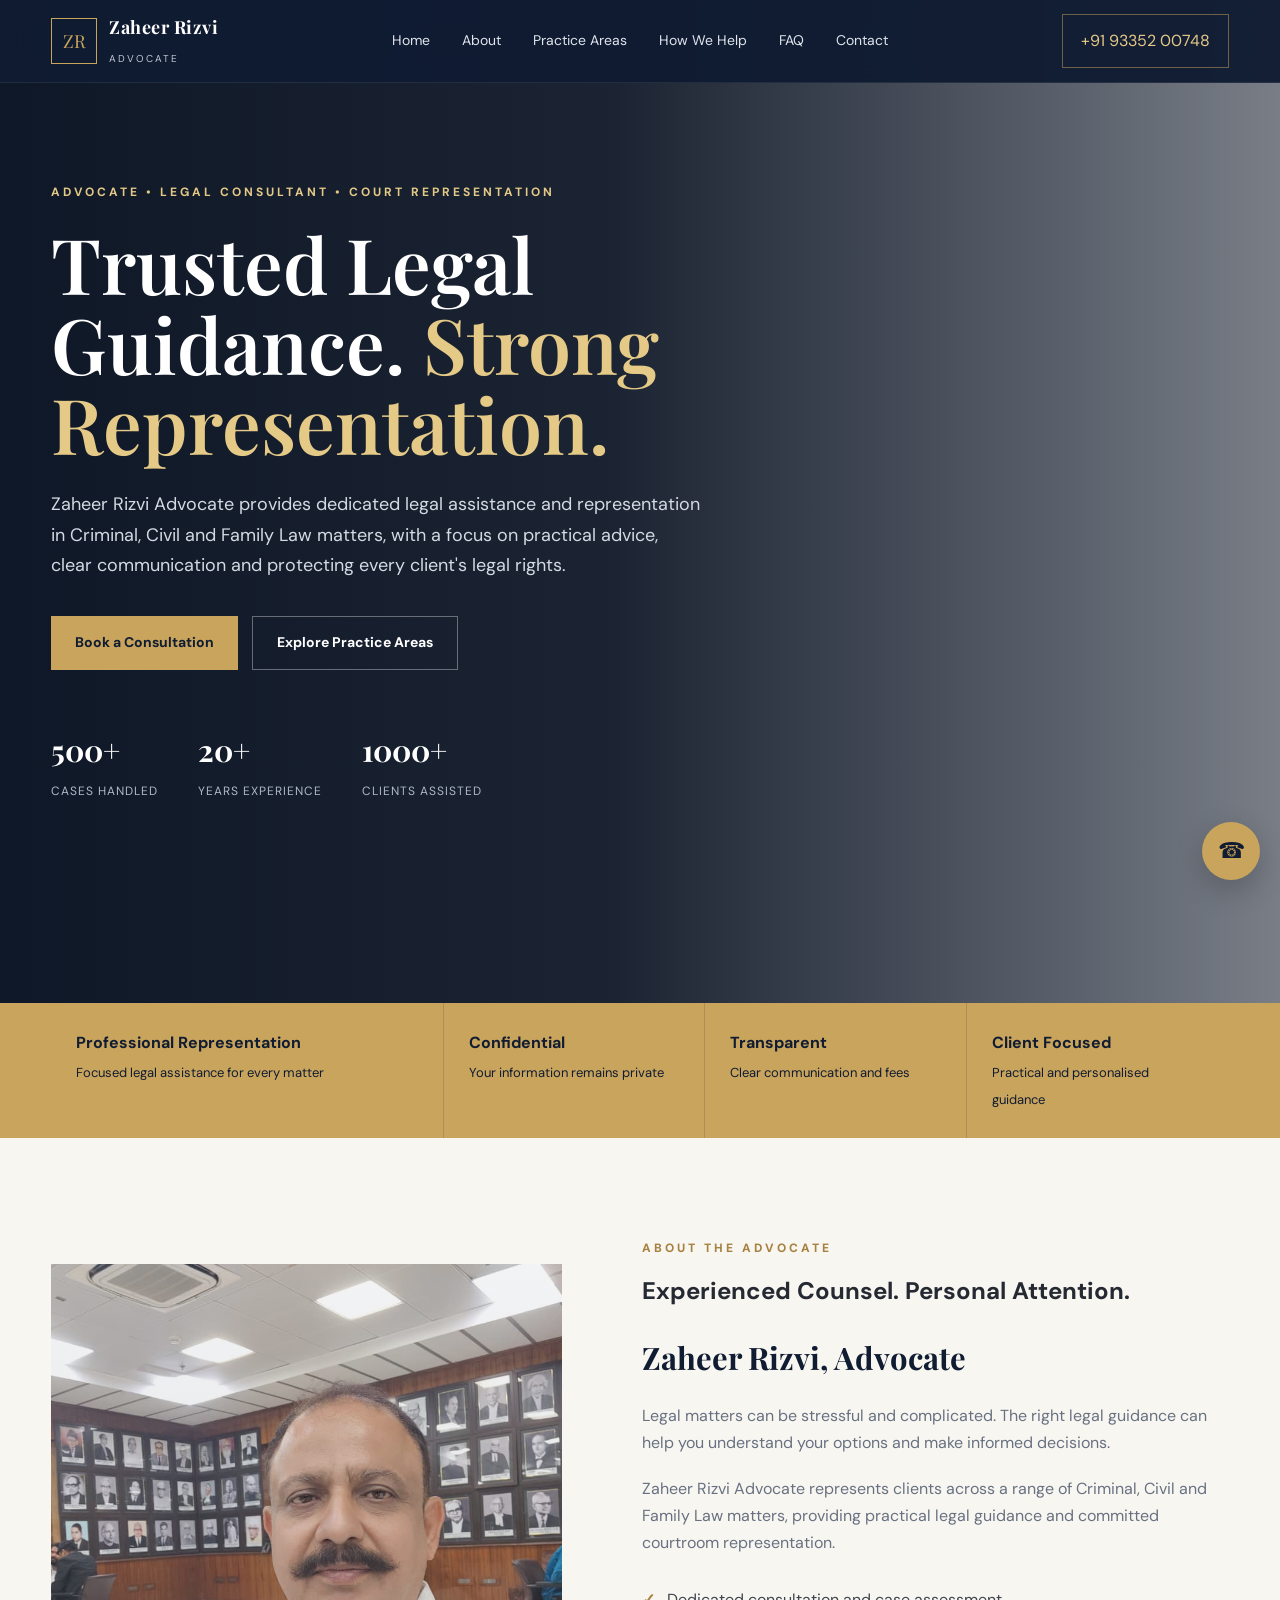
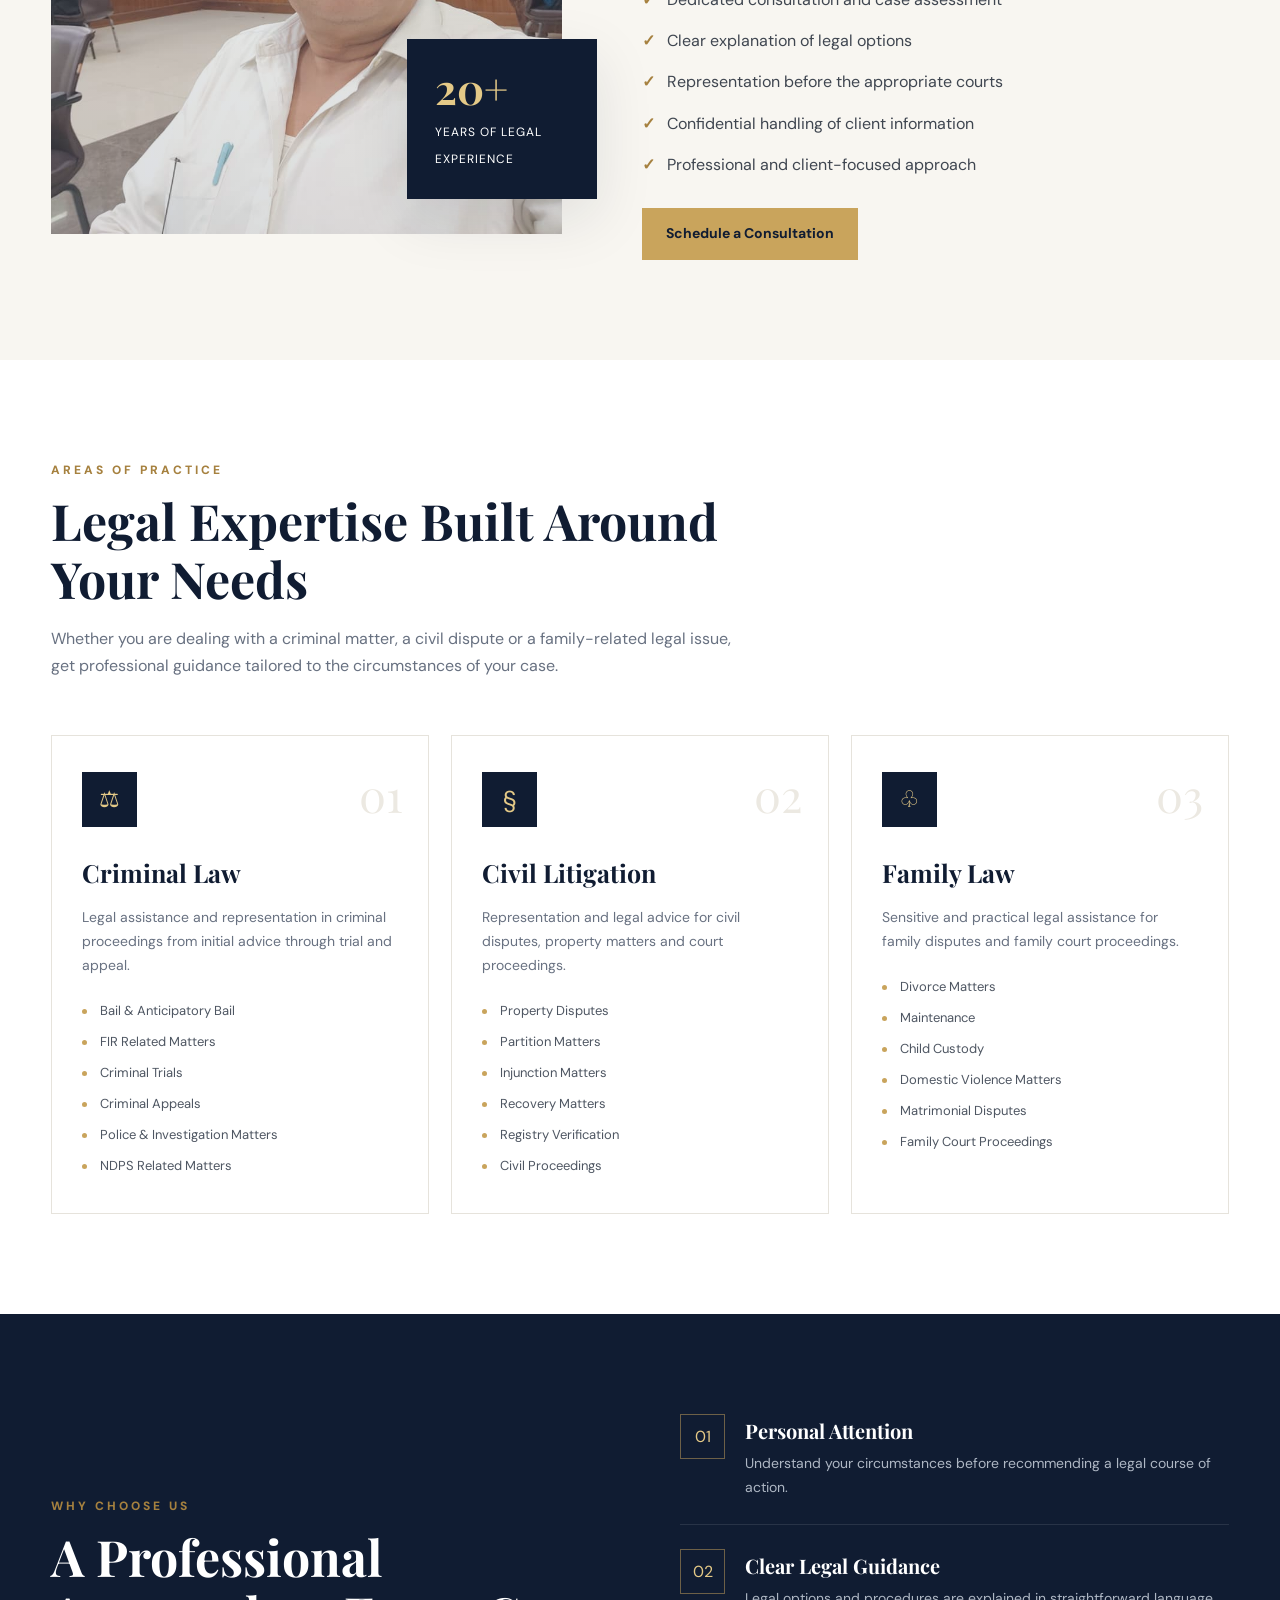
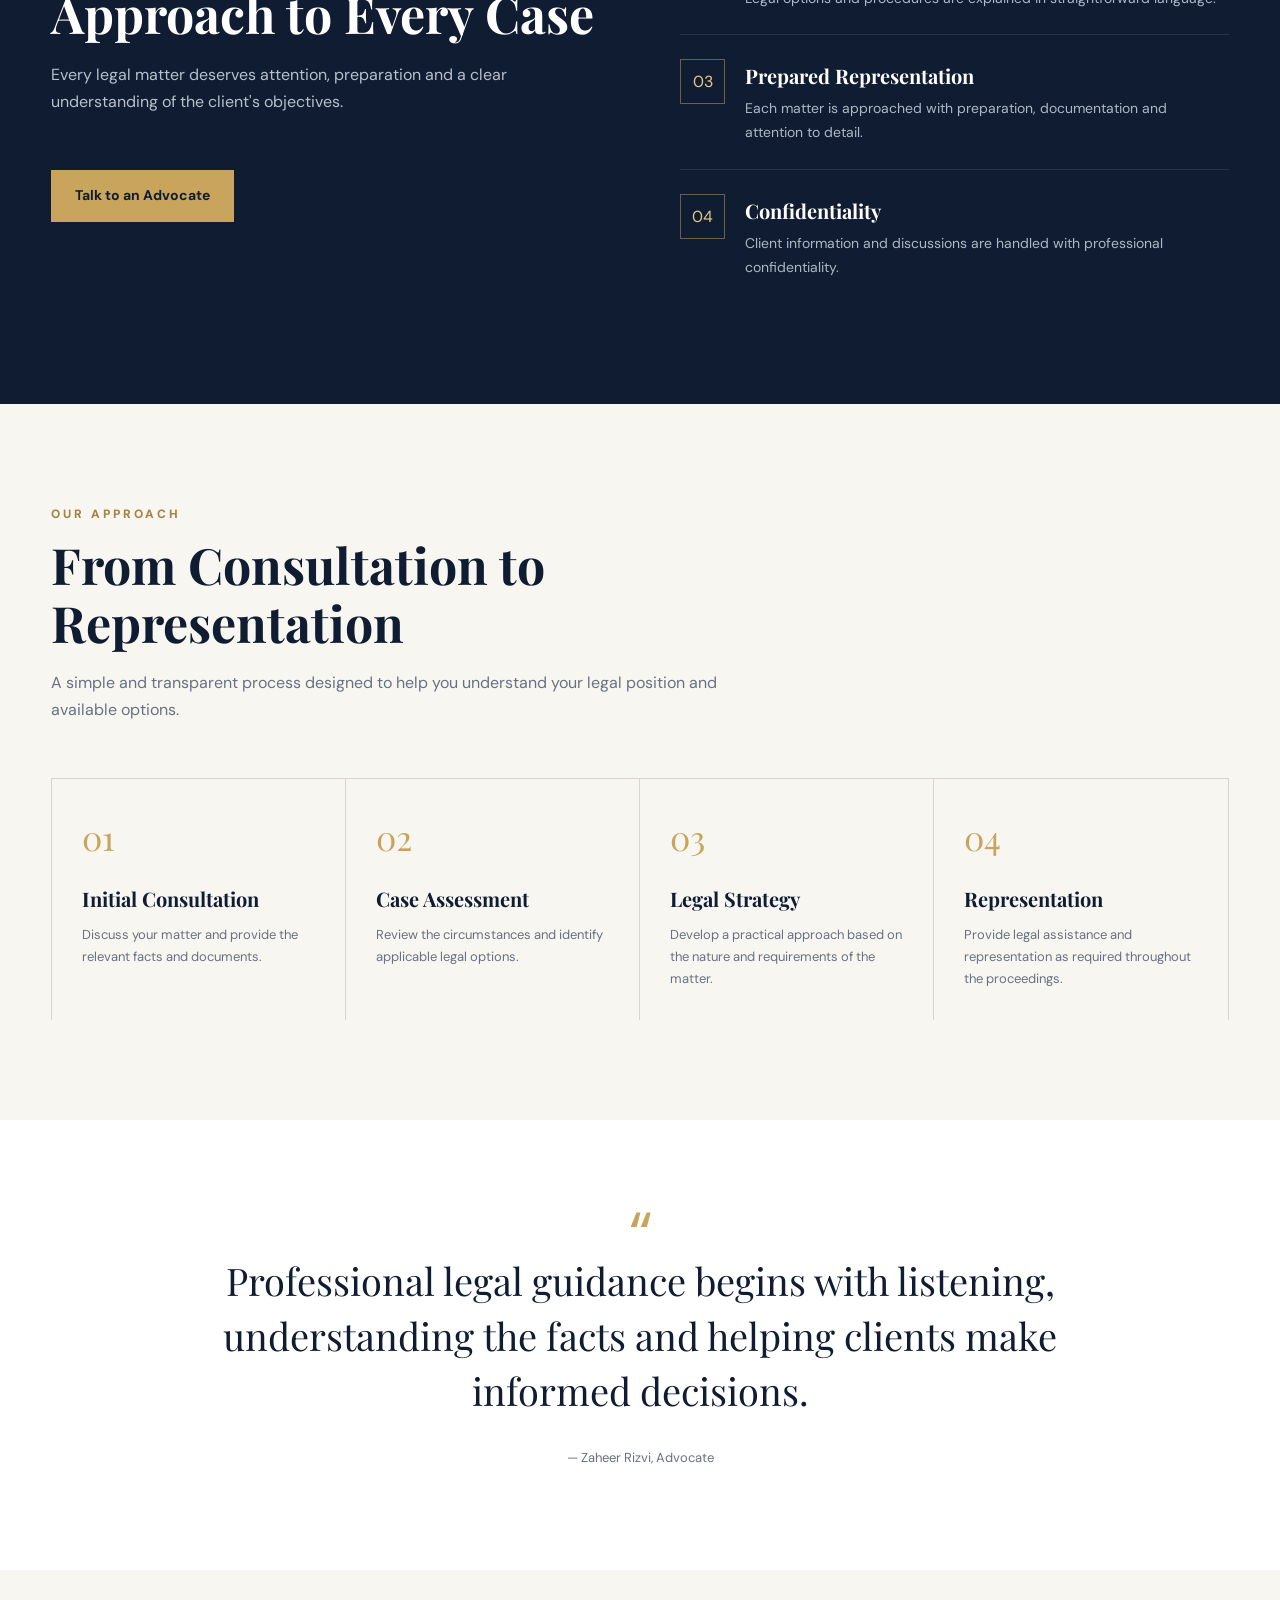
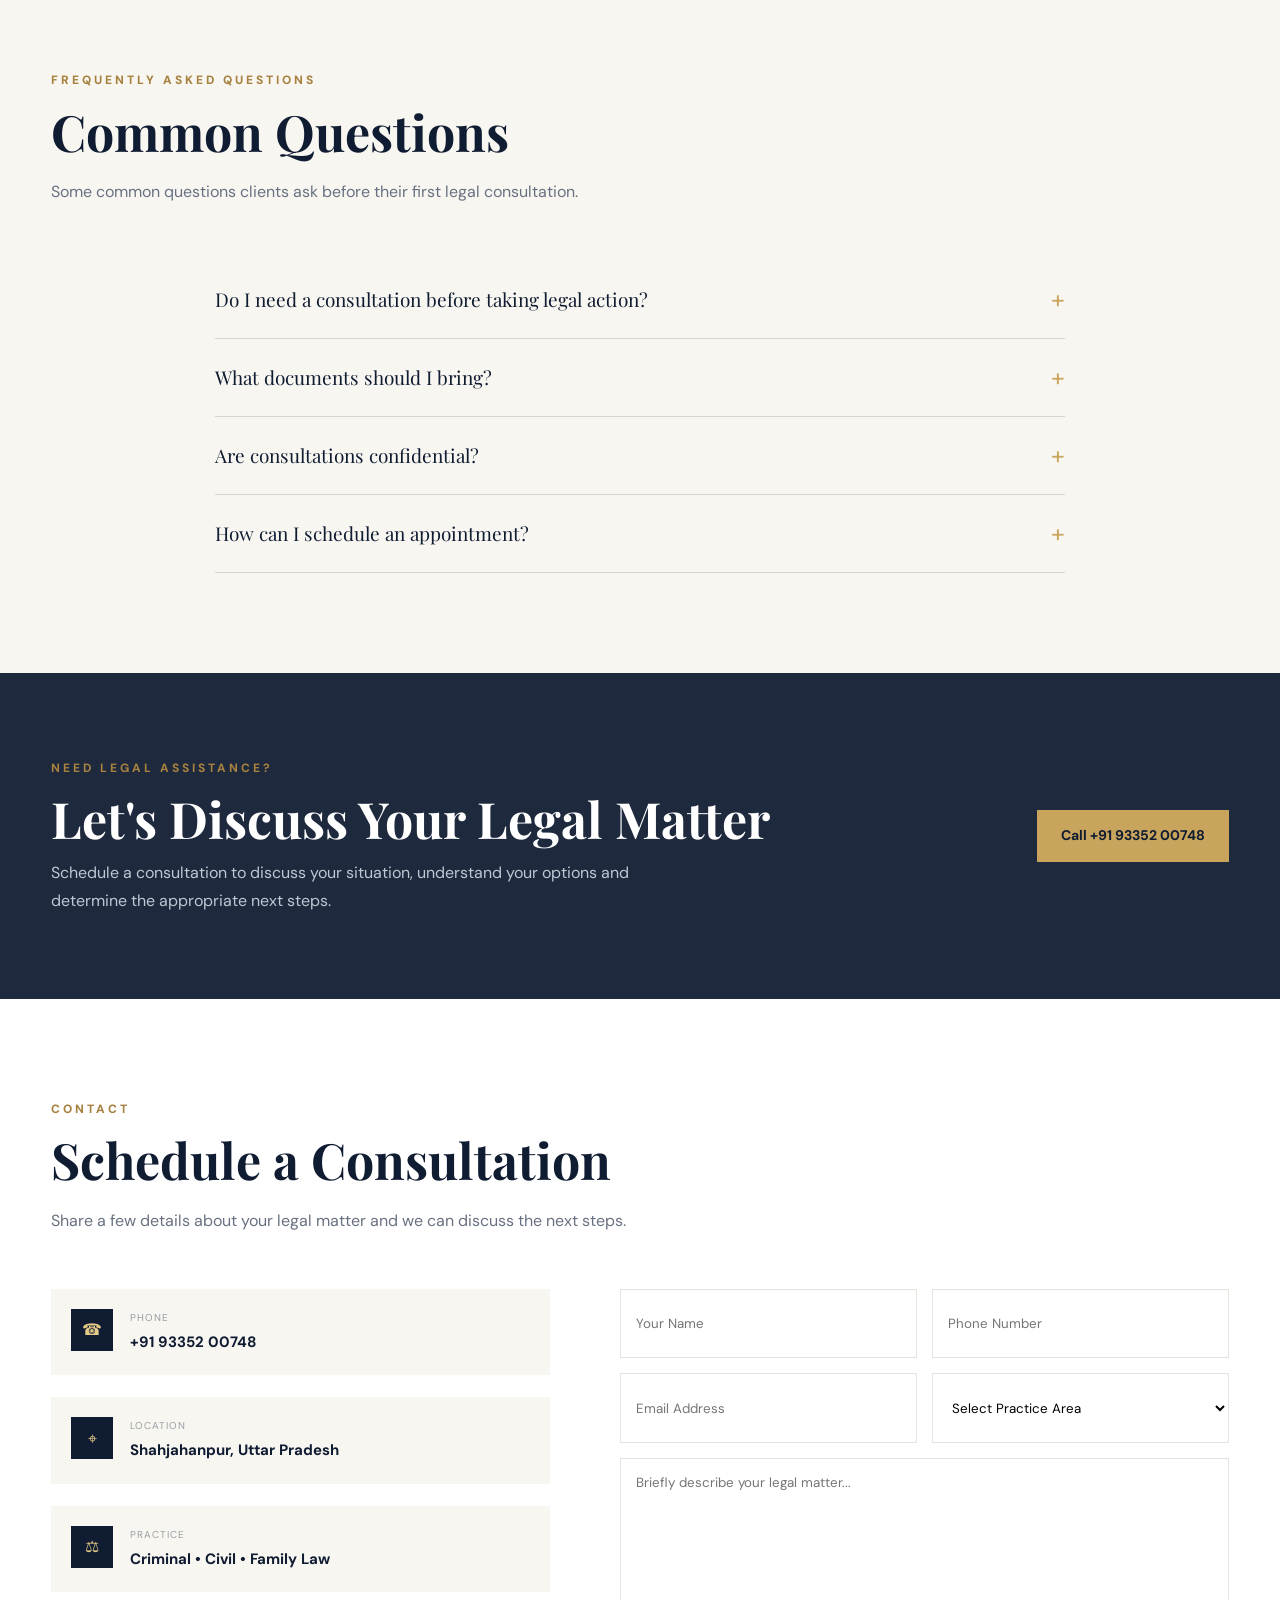
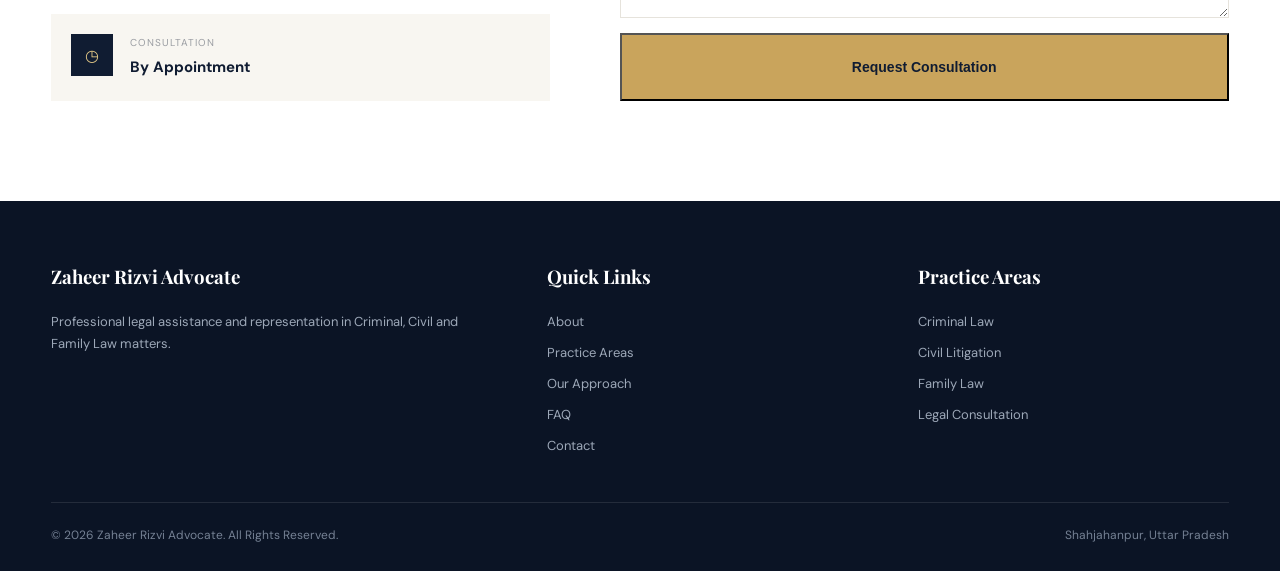
==== index.html @ 68e5d7a9 "Update index.html image" ====
<!DOCTYPE html>
<html lang="en">
<head>
<meta charset="UTF-8">
<meta name="viewport" content="width=device-width, initial-scale=1.0">

<title>Zaheer Rizvi | Advocate | Criminal, Civil & Family Law</title>

<meta name="description" content="Zaheer Rizvi Advocate provides legal representation and consultation in Criminal Law, Civil Litigation and Family Law matters.">

<link rel="preconnect" href="https://fonts.googleapis.com">
<link rel="preconnect" href="https://fonts.gstatic.com" crossorigin>

<link href="https://fonts.googleapis.com/css2?family=DM+Sans:wght@400;500;600;700&family=Playfair+Display:wght@500;600;700&display=swap" rel="stylesheet">

<style>

:root{
    --navy:#101c32;
    --navy2:#172642;
    --gold:#c9a45c;
    --gold-light:#e4c987;
    --cream:#f8f6f1;
    --white:#ffffff;
    --text:#252a32;
    --muted:#687181;
    --border:#e6e3dc;
    --shadow:0 20px 60px rgba(16,28,50,.10);
}

*{
    margin:0;
    padding:0;
    box-sizing:border-box;
}

html{
    scroll-behavior:smooth;
}

body{
    font-family:"DM Sans",sans-serif;
    color:var(--text);
    background:#fff;
    line-height:1.7;
}

a{
    text-decoration:none;
    color:inherit;
}

img{
    max-width:100%;
    display:block;
}

.container{
    width:min(1180px,92%);
    margin:auto;
}

/* =========================
   HEADER
========================= */

.header{
    position:fixed;
    top:0;
    left:0;
    width:100%;
    z-index:1000;
    background:rgba(16,28,50,.96);
    backdrop-filter:blur(12px);
    border-bottom:1px solid rgba(255,255,255,.08);
}

.nav{
    height:82px;
    display:flex;
    align-items:center;
    justify-content:space-between;
}

.logo{
    display:flex;
    align-items:center;
    gap:12px;
    color:#fff;
}

.logo-mark{
    width:46px;
    height:46px;
    border:1px solid var(--gold);
    display:flex;
    align-items:center;
    justify-content:center;
    font-family:"Playfair Display",serif;
    font-size:18px;
    color:var(--gold);
}

.logo-text strong{
    display:block;
    font-family:"Playfair Display",serif;
    font-size:18px;
    letter-spacing:.5px;
}
.logo-text span{
    font-size:10px;
    color:#bfc7d3;
    letter-spacing:2px;
}

.nav-links{
    display:flex;
    align-items:center;
    gap:32px;
    color:#dfe4ec;
    font-size:14px;
}

.nav-links a{
    transition:.25s;
}

.nav-links a:hover{
    color:var(--gold-light);
}

.nav-phone{
    padding:12px 18px;
    border:1px solid rgba(201,164,92,.5);
    color:var(--gold-light);
}

.menu{
    display:none;
    color:#fff;
    font-size:28px;
    cursor:pointer;
}

/* =========================
   HERO
========================= */

.hero{
    min-height: 760px;
    padding-top: 82px;
    background: linear-gradient(90deg, rgba(10, 19, 35, .98) 0%, rgba(10, 19, 35, .93) 48%, rgba(10, 19, 35, .55) 100%), url(https://images.unsplash.com/photo-1589829545856-d10d557cf95f?auto=format&fit=crop&w=1800&q=85) center / cover;
    display: flex;
    align-items: center;
}

.hero-content{
    max-width:760px;
    padding:100px 0;
    color:#fff;
}

.eyebrow{
    color:var(--gold-light);
    text-transform:uppercase;
    letter-spacing:3px;
    font-size:12px;
    font-weight:700;
    margin-bottom:22px;
}

.hero h1{
    font-family:"Playfair Display",serif;
    font-size:clamp(48px,6vw,78px);
    line-height:1.04;
    font-weight:600;
    margin-bottom:25px;
}

.hero h1 span{
    color:var(--gold-light);
}

.hero p{
    max-width:650px;
    font-size:18px;
    color:#d4dae3;
    margin-bottom:35px;
}

.buttons{
    display:flex;
    gap:14px;
    flex-wrap:wrap;
}

.btn{
    display:inline-flex;
    align-items:center;
    justify-content:center;
    padding:14px 24px;
    font-size:14px;
    font-weight:700;
    transition:.25s;
}

.btn-primary{
    background:var(--gold);
    color:#101c32;
}

.btn-primary:hover{
    background:var(--gold-light);
    transform:translateY(-2px);
}

.btn-outline{
    border:1px solid rgba(255,255,255,.35);
    color:#fff;
}

.btn-outline:hover{
    border-color:var(--gold);
    color:var(--gold-light);
}

.hero-trust{
    margin-top:55px;
    display:flex;
    gap:40px;
    flex-wrap:wrap;
}

.trust-item strong{
    display:block;
    font-family:"Playfair Display",serif;
    font-size:30px;
    color:#fff;
}

.trust-item span{
    font-size:12px;
    color:#aeb8c7;
    text-transform:uppercase;
    letter-spacing:1px;
}

/* =========================
   INTRO STRIP
========================= */

.intro-strip{
    background:var(--gold);
    color:var(--navy);
}

.intro-grid{
    display:grid;
    grid-template-columns:1.5fr 1fr 1fr 1fr;
}

.intro-item{
    padding:26px 25px;
    border-right:1px solid rgba(16,28,50,.15);
}

.intro-item:last-child{
    border:none;
}

.intro-item strong{
    display:block;
    font-size:16px;
    margin-bottom:2px;
}

.intro-item span{
    font-size:13px;
}

/* =========================
   SECTION
========================= */

section{
    padding:100px 0;
}

.section-head{
    max-width:700px;
    margin-bottom:55px;
}

.section-label{
    color:#a6813f;
    font-size:12px;
    font-weight:800;
    letter-spacing:3px;
    text-transform:uppercase;
    margin-bottom:12px;
}

.section-head h2{
    font-family:"Playfair Display",serif;
    color:var(--navy);
    font-size:clamp(35px,4vw,50px);
    line-height:1.15;
    margin-bottom:18px;
}

.section-head p{
    color:var(--muted);
}

/* =========================
   ABOUT
========================= */

.about{
    background:var(--cream);
}

.about-grid{
    display:grid;
    grid-template-columns:1fr 1.15fr;
    gap:80px;
    align-items:center;
}

.about-image{
    position:relative;
}

.about-image-main{
    min-height:570px;
    background:
        linear-gradient(rgba(16,28,50,.05),rgba(16,28,50,.15)),
        url("photo_1.jpeg")
        center/cover;
}

.experience-card{
    position:absolute;
    right:-35px;
    bottom:35px;
    background:var(--navy);
    color:#fff;
    padding:28px;
    width:190px;
    box-shadow:var(--shadow);
}

.experience-card strong{
    display:block;
    font-family:"Playfair Display",serif;
    color:var(--gold-light);
    font-size:42px;
    line-height:1;
    margin-bottom:8px;
}

.experience-card span{
    font-size:12px;
    text-transform:uppercase;
    letter-spacing:1px;
}

.about-content h3{
    font-family:"Playfair Display",serif;
    color:var(--navy);
    font-size:31px;
    margin-bottom:18px;
}

.about-content p{
    color:var(--muted);
    margin-bottom:18px;
}

.about-list{
    margin:30px 0;
    display:grid;
    gap:14px;
}

.about-list li{
    list-style:none;
    display:flex;
    gap:12px;
    color:#3f4650;
}

.about-list li::before{
    content:"✓";
    color:#a6813f;
    font-weight:bold;
}

/* =========================
   PRACTICE
========================= */

.practice{
    background:#fff;
}

.practice-grid{
    display:grid;
    grid-template-columns:repeat(3,1fr);
    gap:22px;
}

.practice-card{
    border:1px solid var(--border);
    padding:36px 30px;
    position:relative;
    transition:.3s;
    background:#fff;
}

.practice-card:hover{
    transform:translateY(-7px);
    box-shadow:var(--shadow);
    border-color:#d7c39b;
}

.practice-number{
    position:absolute;
    right:25px;
    top:20px;
    color:#ece9e2;
    font-size:45px;
    font-family:"Playfair Display",serif;
}

.practice-icon{
    width:55px;
    height:55px;
    background:var(--navy);
    color:var(--gold-light);
    display:flex;
    align-items:center;
    justify-content:center;
    font-size:23px;
    margin-bottom:25px;
}

.practice-card h3{
    font-family:"Playfair Display",serif;
    font-size:25px;
    color:var(--navy);
    margin-bottom:12px;
}

.practice-card p{
    color:var(--muted);
    font-size:14px;
    margin-bottom:22px;
}

.practice-card ul{
    list-style:none;
    display:grid;
    gap:9px;
}

.practice-card li{
    font-size:13px;
    color:#4e5662;
    padding-left:18px;
    position:relative;
}

.practice-card li::before{
    content:"";
    width:5px;
    height:5px;
    border-radius:50%;
    background:var(--gold);
    position:absolute;
    left:0;
    top:9px;
}

/* =========================
   WHY US
========================= */

.why{
    background:var(--navy);
    color:#fff;
}

.why-grid{
    display:grid;
    grid-template-columns:1fr 1fr;
    gap:80px;
    align-items:center;
}

.why .section-head h2{
    color:#fff;
}

.why .section-head p{
    color:#b8c0cc;
}

.reasons{
    display:grid;
    gap:24px;
}

.reason{
    display:flex;
    gap:20px;
    padding-bottom:24px;
    border-bottom:1px solid rgba(255,255,255,.1);
}

.reason:last-child{
    border-bottom:none;
}

.reason-icon{
    width:45px;
    height:45px;
    flex:0 0 45px;
    border:1px solid rgba(201,164,92,.5);
    color:var(--gold-light);
    display:flex;
    align-items:center;
    justify-content:center;
}

.reason h4{
    font-family:"Playfair Display",serif;
    font-size:20px;
    margin-bottom:4px;
}

.reason p{
    color:#aeb7c4;
    font-size:14px;
}

/* =========================
   PROCESS
========================= */

.process{
    background:var(--cream);
}

.process-grid{
    display:grid;
    grid-template-columns:repeat(4,1fr);
    gap:0;
}

.process-item{
    padding:30px;
    border-top:1px solid #d9d5cc;
    border-right:1px solid #d9d5cc;
}

.process-item:first-child{
    border-left:1px solid #d9d5cc;
}

.process-number{
    font-family:"Playfair Display",serif;
    color:var(--gold);
    font-size:34px;
    margin-bottom:15px;
}

.process-item h3{
    font-family:"Playfair Display",serif;
    color:var(--navy);
    font-size:20px;
    margin-bottom:8px;
}

.process-item p{
    font-size:13px;
    color:var(--muted);
}

/* =========================
   TESTIMONIAL
========================= */

.testimonial{
    background:#fff;
}

.testimonial-box{
    max-width:900px;
    margin:auto;
    text-align:center;
}

.quote{
    font-family:"Playfair Display",serif;
    font-size:clamp(25px,3vw,38px);
    line-height:1.45;
    color:var(--navy);
    margin-bottom:25px;
}

.quote-mark{
    color:var(--gold);
    font-size:65px;
    line-height:.5;
}

.testimonial-box span{
    color:var(--muted);
    font-size:13px;
}

/* =========================
   FAQ
========================= */

.faq{
    background:var(--cream);
}

.faq-grid{
    max-width:850px;
    margin:auto;
}

.faq-item{
    border-bottom:1px solid #d9d5cc;
}

.faq-question{
    width:100%;
    background:none;
    border:none;
    padding:22px 0;
    text-align:left;
    font-family:"Playfair Display",serif;
    font-size:19px;
    color:var(--navy);
    cursor:pointer;
    display:flex;
    justify-content:space-between;
    align-items:center;
}

.faq-question span{
    font-family:"DM Sans",sans-serif;
    font-size:25px;
    color:var(--gold);
}

.faq-answer{
    max-height:0;
    overflow:hidden;
    transition:.3s;
}

.faq-answer p{
    padding:0 0 22px;
    color:var(--muted);
    font-size:14px;
}

.faq-item.active .faq-answer{
    max-height:200px;
}

/* =========================
   CTA
========================= */

.cta{
    padding:85px 0;
    background:
        linear-gradient(rgba(16,28,50,.94),rgba(16,28,50,.94)),
        url("https://images.unsplash.com/photo-1450101499163-c8848c66ca85?auto=format&fit=crop&w=1600&q=80")
        center/cover;
    color:#fff;
}

.cta-grid{
    display:flex;
    align-items:center;
    justify-content:space-between;
    gap:40px;
}

.cta h2{
    font-family:"Playfair Display",serif;
    font-size:clamp(32px,4vw,50px);
    line-height:1.15;
    margin-bottom:12px;
}

.cta p{
    color:#bfc7d3;
    max-width:650px;
}

/* =========================
   CONTACT
========================= */

.contact{
    background:#fff;
}

.contact-grid{
    display:grid;
    grid-template-columns:.9fr 1.1fr;
    gap:70px;
}

.contact-info{
    display:grid;
    gap:22px;
}

.contact-card{
    display:flex;
    gap:17px;
    padding:20px;
    background:var(--cream);
}

.contact-icon{
    width:42px;
    height:42px;
    flex:0 0 42px;
    background:var(--navy);
    color:var(--gold-light);
    display:flex;
    align-items:center;
    justify-content:center;
}

.contact-card small{
    display:block;
    text-transform:uppercase;
    letter-spacing:1px;
    color:#9a9da2;
    font-size:10px;
    margin-bottom:2px;
}

.contact-card strong{
    color:var(--navy);
    font-size:15px;
}

.form{
    display:grid;
    gap:15px;
}

.form-row{
    display:grid;
    grid-template-columns:1fr 1fr;
    gap:15px;
}

input,
textarea,
select{
    width:100%;
    border:1px solid var(--border);
    padding:15px;
    font-family:inherit;
    outline:none;
    background:#fff;
}

input:focus,
textarea:focus,
select:focus{
    border-color:var(--gold);
}

textarea{
    min-height:140px;
    resize:vertical;
}

/* =========================
   FOOTER
========================= */

.footer{
    background:#0b1425;
    color:#fff;
    padding:60px 0 25px;
}

.footer-grid{
    display:grid;
    grid-template-columns:1.4fr 1fr 1fr;
    gap:60px;
    padding-bottom:45px;
}

.footer h3{
    font-family:"Playfair Display",serif;
    margin-bottom:18px;
}

.footer p,
.footer li{
    color:#9da8b8;
    font-size:13px;
}

.footer ul{
    list-style:none;
    display:grid;
    gap:9px;
}

.footer a:hover{
    color:var(--gold-light);
}

.copyright{
    padding-top:22px;
    border-top:1px solid rgba(255,255,255,.1);
    color:#758194;
    font-size:12px;
    display:flex;
    justify-content:space-between;
    gap:20px;
}

/* =========================
   FLOATING CALL
========================= */

.call-button{
    position:fixed;
    right:20px;
    bottom:20px;
    width:58px;
    height:58px;
    border-radius:50%;
    background:var(--gold);
    color:var(--navy);
    display:flex;
    align-items:center;
    justify-content:center;
    font-size:22px;
    z-index:999;
    box-shadow:0 10px 30px rgba(0,0,0,.2);
}

/* =========================
   RESPONSIVE
========================= */

@media(max-width:900px){

    .nav-links{
        display:none;
        position:absolute;
        top:82px;
        left:0;
        width:100%;
        background:var(--navy);
        padding:25px;
        flex-direction:column;
        align-items:flex-start;
    }

    .nav-links.show{
        display:flex;
    }

    .menu{
        display:block;
    }

    .nav-phone{
        display:none;
    }

    .intro-grid{
        grid-template-columns:1fr 1fr;
    }

    .intro-item{
        border-bottom:1px solid rgba(16,28,50,.15);
    }

    .about-grid,
    .why-grid,
    .contact-grid{
        grid-template-columns:1fr;
        gap:50px;
    }

    .practice-grid{
        grid-template-columns:1fr 1fr;
    }

    .process-grid{
        grid-template-columns:1fr 1fr;
    }

    .process-item{
        border-bottom:1px solid #d9d5cc;
    }

    .cta-grid{
        flex-direction:column;
        align-items:flex-start;
    }

    .footer-grid{
        grid-template-columns:1fr 1fr;
    }
}

@media(max-width:600px){

    .hero{
        min-height:700px;
    }

    .hero-content{
        padding:70px 0;
    }

    .hero h1{
        font-size:45px;
    }

    .hero p{
        font-size:16px;
    }

    .hero-trust{
        gap:20px;
    }

    .intro-grid,
    .practice-grid,
    .process-grid,
    .footer-grid{
        grid-template-columns:1fr;
    }

    .intro-item{
        border-right:none;
    }

    section{
        padding:70px 0;
    }

    .about-image-main{
        min-height:430px;
    }

    .experience-card{
        right:15px;
        bottom:20px;
    }

    .form-row{
        grid-template-columns:1fr;
    }

    .copyright{
        flex-direction:column;
    }

}

</style>
</head>

<body>

<!-- HEADER -->

<header class="header">
    <div class="container nav">

        <a href="#home" class="logo">

            <div class="logo-mark">ZR</div>

            <div class="logo-text">
                <strong>Zaheer Rizvi</strong>
                <span>ADVOCATE</span>
            </div>

        </a>

        <nav class="nav-links" id="navLinks">

            <a href="#home">Home</a>
            <a href="#about">About</a>
            <a href="#practice">Practice Areas</a>
            <a href="#process">How We Help</a>
            <a href="#faq">FAQ</a>
            <a href="#contact">Contact</a>

        </nav>

        <a href="tel:+919335200748" class="nav-phone">
            +91 93352 00748
        </a>

        <div class="menu" onclick="toggleMenu()">☰</div>

    </div>
</header>


<!-- HERO -->

<section class="hero" id="home">

    <div class="container">

        <div class="hero-content">

            <div class="eyebrow">
                Advocate • Legal Consultant • Court Representation
            </div>

            <h1>
                Trusted Legal Guidance.
                <span>Strong Representation.</span>
            </h1>

            <p>
                Zaheer Rizvi Advocate provides dedicated legal assistance
                and representation in Criminal, Civil and Family Law matters,
                with a focus on practical advice, clear communication and
                protecting every client's legal rights.
            </p>

            <div class="buttons">

                <a href="#contact" class="btn btn-primary">
                    Book a Consultation
                </a>

                <a href="#practice" class="btn btn-outline">
                    Explore Practice Areas
                </a>

            </div>

            <div class="hero-trust">

                <div class="trust-item">
                    <strong>500+</strong>
                    <span>Cases Handled</span>
                </div>

                <div class="trust-item">
                    <strong>20+</strong>
                    <span>Years Experience</span>
                </div>

                <div class="trust-item">
                    <strong>1000+</strong>
                    <span>Clients Assisted</span>
                </div>

            </div>

        </div>

    </div>

</section>


<!-- INTRO STRIP -->

<div class="intro-strip">

    <div class="container intro-grid">

        <div class="intro-item">
            <strong>Professional Representation</strong>
            <span>Focused legal assistance for every matter</span>
        </div>

        <div class="intro-item">
            <strong>Confidential</strong>
            <span>Your information remains private</span>
        </div>

        <div class="intro-item">
            <strong>Transparent</strong>
            <span>Clear communication and fees</span>
        </div>

        <div class="intro-item">
            <strong>Client Focused</strong>
            <span>Practical and personalised guidance</span>
        </div>

    </div>

</div>


<!-- ABOUT -->

<section class="about" id="about">

    <div class="container about-grid">

        <div class="about-image">

            <div class="about-image-main"></div>

            <div class="experience-card">
                <strong>20+</strong>
                <span>Years of Legal Experience</span>
            </div>

        </div>


        <div class="about-content">

            <div class="section-label">About the Advocate</div>

            <h2 class="section-head" style="margin-bottom:20px;">
                Experienced Counsel. Personal Attention.
            </h2>

            <h3>
                Zaheer Rizvi, Advocate
            </h3>

            <p>
                Legal matters can be stressful and complicated. The right
                legal guidance can help you understand your options and
                make informed decisions.
            </p>

            <p>
                Zaheer Rizvi Advocate represents clients across a range of
                Criminal, Civil and Family Law matters, providing practical
                legal guidance and committed courtroom representation.
            </p>

            <ul class="about-list">

                <li>Dedicated consultation and case assessment</li>
                <li>Clear explanation of legal options</li>
                <li>Representation before the appropriate courts</li>
                <li>Confidential handling of client information</li>
                <li>Professional and client-focused approach</li>

            </ul>

            <a href="#contact" class="btn btn-primary">
                Schedule a Consultation
            </a>

        </div>

    </div>

</section>


<!-- PRACTICE AREAS -->

<section class="practice" id="practice">

    <div class="container">

        <div class="section-head">

            <div class="section-label">Areas of Practice</div>

            <h2>
                Legal Expertise Built Around Your Needs
            </h2>

            <p>
                Whether you are dealing with a criminal matter, a civil
                dispute or a family-related legal issue, get professional
                guidance tailored to the circumstances of your case.
            </p>

        </div>


        <div class="practice-grid">


            <!-- Criminal -->

            <article class="practice-card">

                <div class="practice-number">01</div>

                <div class="practice-icon">⚖</div>

                <h3>Criminal Law</h3>

                <p>
                    Legal assistance and representation in criminal
                    proceedings from initial advice through trial and appeal.
                </p>

                <ul>
                    <li>Bail & Anticipatory Bail</li>
                    <li>FIR Related Matters</li>
                    <li>Criminal Trials</li>
                    <li>Criminal Appeals</li>
                    <li>Police & Investigation Matters</li>
                    <li>NDPS Related Matters</li>
                </ul>

            </article>


            <!-- Civil -->

            <article class="practice-card">

                <div class="practice-number">02</div>

                <div class="practice-icon">§</div>

                <h3>Civil Litigation</h3>

                <p>
                    Representation and legal advice for civil disputes,
                    property matters and court proceedings.
                </p>

                <ul>
                    <li>Property Disputes</li>
                    <li>Partition Matters</li>
                    <li>Injunction Matters</li>
                    <li>Recovery Matters</li>
                    <li>Registry Verification</li>
                    <li>Civil Proceedings</li>
                </ul>

            </article>


            <!-- Family -->

            <article class="practice-card">

                <div class="practice-number">03</div>

                <div class="practice-icon">♧</div>

                <h3>Family Law</h3>

                <p>
                    Sensitive and practical legal assistance for family
                    disputes and family court proceedings.
                </p>

                <ul>
                    <li>Divorce Matters</li>
                    <li>Maintenance</li>
                    <li>Child Custody</li>
                    <li>Domestic Violence Matters</li>
                    <li>Matrimonial Disputes</li>
                    <li>Family Court Proceedings</li>
                </ul>

            </article>


        </div>

    </div>

</section>


<!-- WHY CHOOSE -->

<section class="why">

    <div class="container why-grid">

        <div>

            <div class="section-head">

                <div class="section-label">
                    Why Choose Us
                </div>

                <h2>
                    A Professional Approach to Every Case
                </h2>

                <p>
                    Every legal matter deserves attention, preparation
                    and a clear understanding of the client's objectives.
                </p>

            </div>

            <a href="#contact" class="btn btn-primary">
                Talk to an Advocate
            </a>

        </div>


        <div class="reasons">

            <div class="reason">

                <div class="reason-icon">01</div>

                <div>
                    <h4>Personal Attention</h4>
                    <p>
                        Understand your circumstances before recommending
                        a legal course of action.
                    </p>
                </div>

            </div>


            <div class="reason">

                <div class="reason-icon">02</div>

                <div>
                    <h4>Clear Legal Guidance</h4>
                    <p>
                        Legal options and procedures are explained in
                        straightforward language.
                    </p>
                </div>

            </div>


            <div class="reason">

                <div class="reason-icon">03</div>

                <div>
                    <h4>Prepared Representation</h4>
                    <p>
                        Each matter is approached with preparation,
                        documentation and attention to detail.
                    </p>
                </div>

            </div>


            <div class="reason">

                <div class="reason-icon">04</div>

                <div>
                    <h4>Confidentiality</h4>
                    <p>
                        Client information and discussions are handled
                        with professional confidentiality.
                    </p>
                </div>

            </div>

        </div>

    </div>

</section>


<!-- PROCESS -->

<section class="process" id="process">

    <div class="container">

        <div class="section-head">

            <div class="section-label">
                Our Approach
            </div>

            <h2>
                From Consultation to Representation
            </h2>

            <p>
                A simple and transparent process designed to help you
                understand your legal position and available options.
            </p>

        </div>


        <div class="process-grid">

            <div class="process-item">

                <div class="process-number">01</div>

                <h3>Initial Consultation</h3>

                <p>
                    Discuss your matter and provide the relevant facts
                    and documents.
                </p>

            </div>


            <div class="process-item">

                <div class="process-number">02</div>

                <h3>Case Assessment</h3>

                <p>
                    Review the circumstances and identify applicable
                    legal options.
                </p>

            </div>


            <div class="process-item">

                <div class="process-number">03</div>

                <h3>Legal Strategy</h3>

                <p>
                    Develop a practical approach based on the nature
                    and requirements of the matter.
                </p>

            </div>


            <div class="process-item">

                <div class="process-number">04</div>

                <h3>Representation</h3>

                <p>
                    Provide legal assistance and representation as
                    required throughout the proceedings.
                </p>

            </div>

        </div>

    </div>

</section>


<!-- TESTIMONIAL -->

<section class="testimonial">

    <div class="container">

        <div class="testimonial-box">

            <div class="quote-mark">“</div>

            <div class="quote">
                Professional legal guidance begins with listening,
                understanding the facts and helping clients make
                informed decisions.
            </div>

            <span>
                — Zaheer Rizvi, Advocate
            </span>

        </div>

    </div>

</section>


<!-- FAQ -->

<section class="faq" id="faq">

    <div class="container">

        <div class="section-head">

            <div class="section-label">
                Frequently Asked Questions
            </div>

            <h2>
                Common Questions
            </h2>

            <p>
                Some common questions clients ask before their first
                legal consultation.
            </p>

        </div>


        <div class="faq-grid">

            <div class="faq-item">

                <button class="faq-question">
                    Do I need a consultation before taking legal action?
                    <span>+</span>
                </button>

                <div class="faq-answer">
                    <p>
                        A consultation can help you understand the legal
                        position, available options and documents that may
                        be required before proceeding.
                    </p>
                </div>

            </div>


            <div class="faq-item">

                <button class="faq-question">
                    What documents should I bring?
                    <span>+</span>
                </button>

                <div class="faq-answer">
                    <p>
                        Bring documents relevant to your matter, such as
                        notices, agreements, FIR copies, court documents,
                        identification and previous legal correspondence.
                    </p>
                </div>

            </div>


            <div class="faq-item">

                <button class="faq-question">
                    Are consultations confidential?
                    <span>+</span>
                </button>

                <div class="faq-answer">
                    <p>
                        Client discussions and information should be handled
                        professionally and confidentially, subject to
                        applicable legal and professional obligations.
                    </p>
                </div>

            </div>


            <div class="faq-item">

                <button class="faq-question">
                    How can I schedule an appointment?
                    <span>+</span>
                </button>

                <div class="faq-answer">
                    <p>
                        Call +91 93352 00748 or use the consultation form
                        below to get in touch regarding your legal matter.
                    </p>
                </div>

            </div>

        </div>

    </div>

</section>


<!-- CTA -->

<section class="cta">

    <div class="container cta-grid">

        <div>

            <div class="section-label">
                Need Legal Assistance?
            </div>

            <h2>
                Let's Discuss Your Legal Matter
            </h2>

            <p>
                Schedule a consultation to discuss your situation,
                understand your options and determine the appropriate
                next steps.
            </p>

        </div>

        <a href="tel:+919335200748" class="btn btn-primary">
            Call +91 93352 00748
        </a>

    </div>

</section>


<!-- CONTACT -->

<section class="contact" id="contact">

    <div class="container">

        <div class="section-head">

            <div class="section-label">
                Contact
            </div>

            <h2>
                Schedule a Consultation
            </h2>

            <p>
                Share a few details about your legal matter and we can
                discuss the next steps.
            </p>

        </div>


        <div class="contact-grid">


            <div class="contact-info">

                <div class="contact-card">

                    <div class="contact-icon">☎</div>

                    <div>
                        <small>Phone</small>
                        <strong>
                            <a href="tel:+919335200748">
                                +91 93352 00748
                            </a>
                        </strong>
                    </div>

                </div>


                <div class="contact-card">

                    <div class="contact-icon">⌖</div>

                    <div>
                        <small>Location</small>
                        <strong>
                            Shahjahanpur, Uttar Pradesh
                        </strong>
                    </div>

                </div>


                <div class="contact-card">

                    <div class="contact-icon">⚖</div>

                    <div>
                        <small>Practice</small>
                        <strong>
                            Criminal • Civil • Family Law
                        </strong>
                    </div>

                </div>


                <div class="contact-card">

                    <div class="contact-icon">◷</div>

                    <div>
                        <small>Consultation</small>
                        <strong>
                            By Appointment
                        </strong>
                    </div>

                </div>

            </div>


            <form class="form" onsubmit="submitForm(event)">

                <div class="form-row">

                    <input
                        type="text"
                        placeholder="Your Name"
                        required
                    >

                    <input
                        type="tel"
                        placeholder="Phone Number"
                        required
                    >

                </div>


                <div class="form-row">

                    <input
                        type="email"
                        placeholder="Email Address"
                    >

                    <select required>

                        <option value="">
                            Select Practice Area
                        </option>

                        <option>
                            Criminal Law
                        </option>

                        <option>
                            Civil Litigation
                        </option>

                        <option>
                            Family Law
                        </option>

                        <option>
                            Other
                        </option>

                    </select>

                </div>


                <textarea
                    placeholder="Briefly describe your legal matter..."
                    required
                ></textarea>


                <button class="btn btn-primary" type="submit">
                    Request Consultation
                </button>

            </form>

        </div>

    </div>

</section>


<!-- FOOTER -->

<footer class="footer">

    <div class="container">

        <div class="footer-grid">

            <div>

                <h3>Zaheer Rizvi Advocate</h3>

                <p>
                    Professional legal assistance and representation
                    in Criminal, Civil and Family Law matters.
                </p>

            </div>


            <div>

                <h3>Quick Links</h3>

                <ul>

                    <li><a href="#about">About</a></li>
                    <li><a href="#practice">Practice Areas</a></li>
                    <li><a href="#process">Our Approach</a></li>
                    <li><a href="#faq">FAQ</a></li>
                    <li><a href="#contact">Contact</a></li>

                </ul>

            </div>


            <div>

                <h3>Practice Areas</h3>

                <ul>

                    <li>Criminal Law</li>
                    <li>Civil Litigation</li>
                    <li>Family Law</li>
                    <li>Legal Consultation</li>

                </ul>

            </div>

        </div>


        <div class="copyright">

            <span>
                © 2026 Zaheer Rizvi Advocate. All Rights Reserved.
            </span>

            <span>
                Shahjahanpur, Uttar Pradesh
            </span>

        </div>

    </div>

</footer>


<!-- FLOATING CALL -->

<a
    href="tel:+919335200748"
    class="call-button"
    aria-label="Call Zaheer Rizvi"
>
    ☎
</a>


<script>

function toggleMenu(){

    const nav = document.getElementById("navLinks");

    nav.classList.toggle("show");

}


document.querySelectorAll(".nav-links a").forEach(link => {

    link.addEventListener("click", () => {

        document
            .getElementById("navLinks")
            .classList.remove("show");

    });

});


document.querySelectorAll(".faq-question").forEach(button => {

    button.addEventListener("click", () => {

        const item = button.parentElement;

        document.querySelectorAll(".faq-item").forEach(other => {

            if(other !== item){

                other.classList.remove("active");

                other
                    .querySelector(".faq-question span")
                    .textContent = "+";

            }

        });

        item.classList.toggle("active");

        const icon = button.querySelector("span");

        icon.textContent =
            item.classList.contains("active") ? "−" : "+";

    });

});


function submitForm(event){

    event.preventDefault();

    alert(
        "Thank you. Your consultation request has been received. Please call +91 93352 00748 for immediate assistance."
    );

}

</script>

</body>
</html>
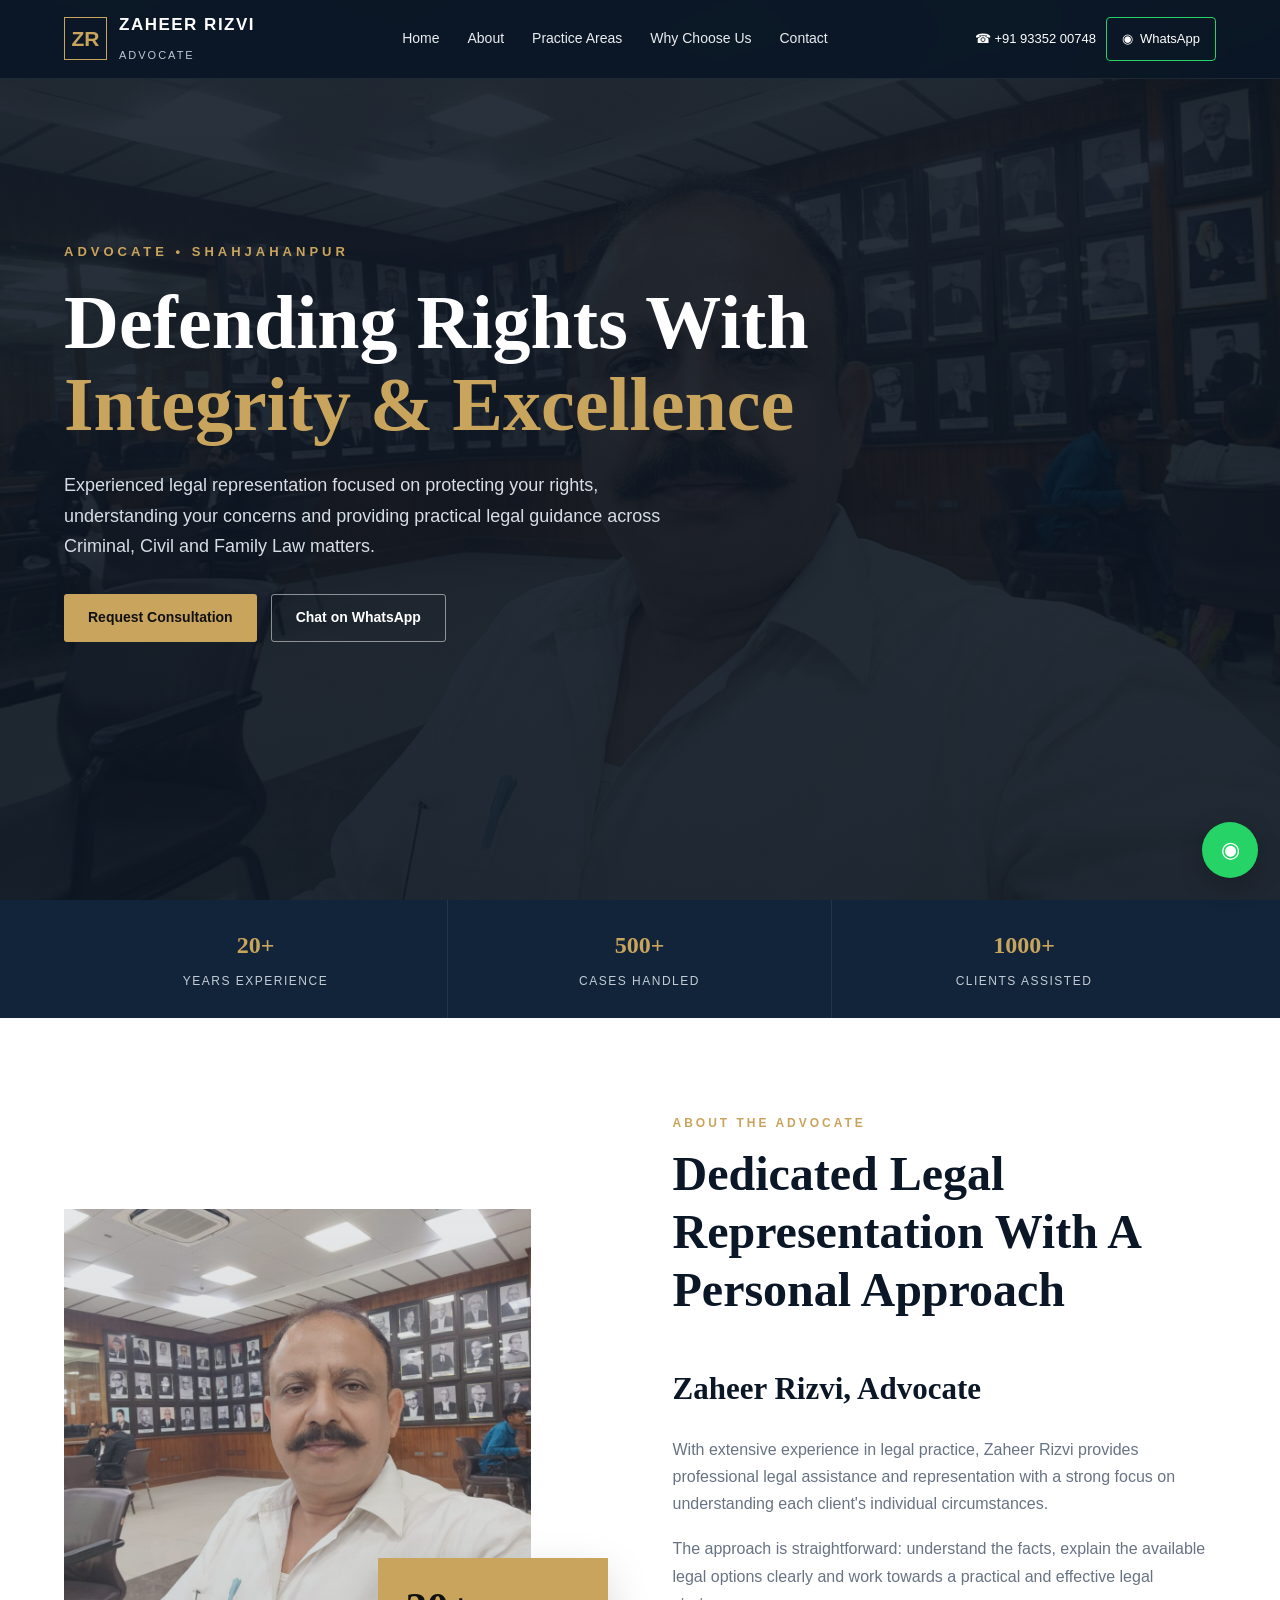
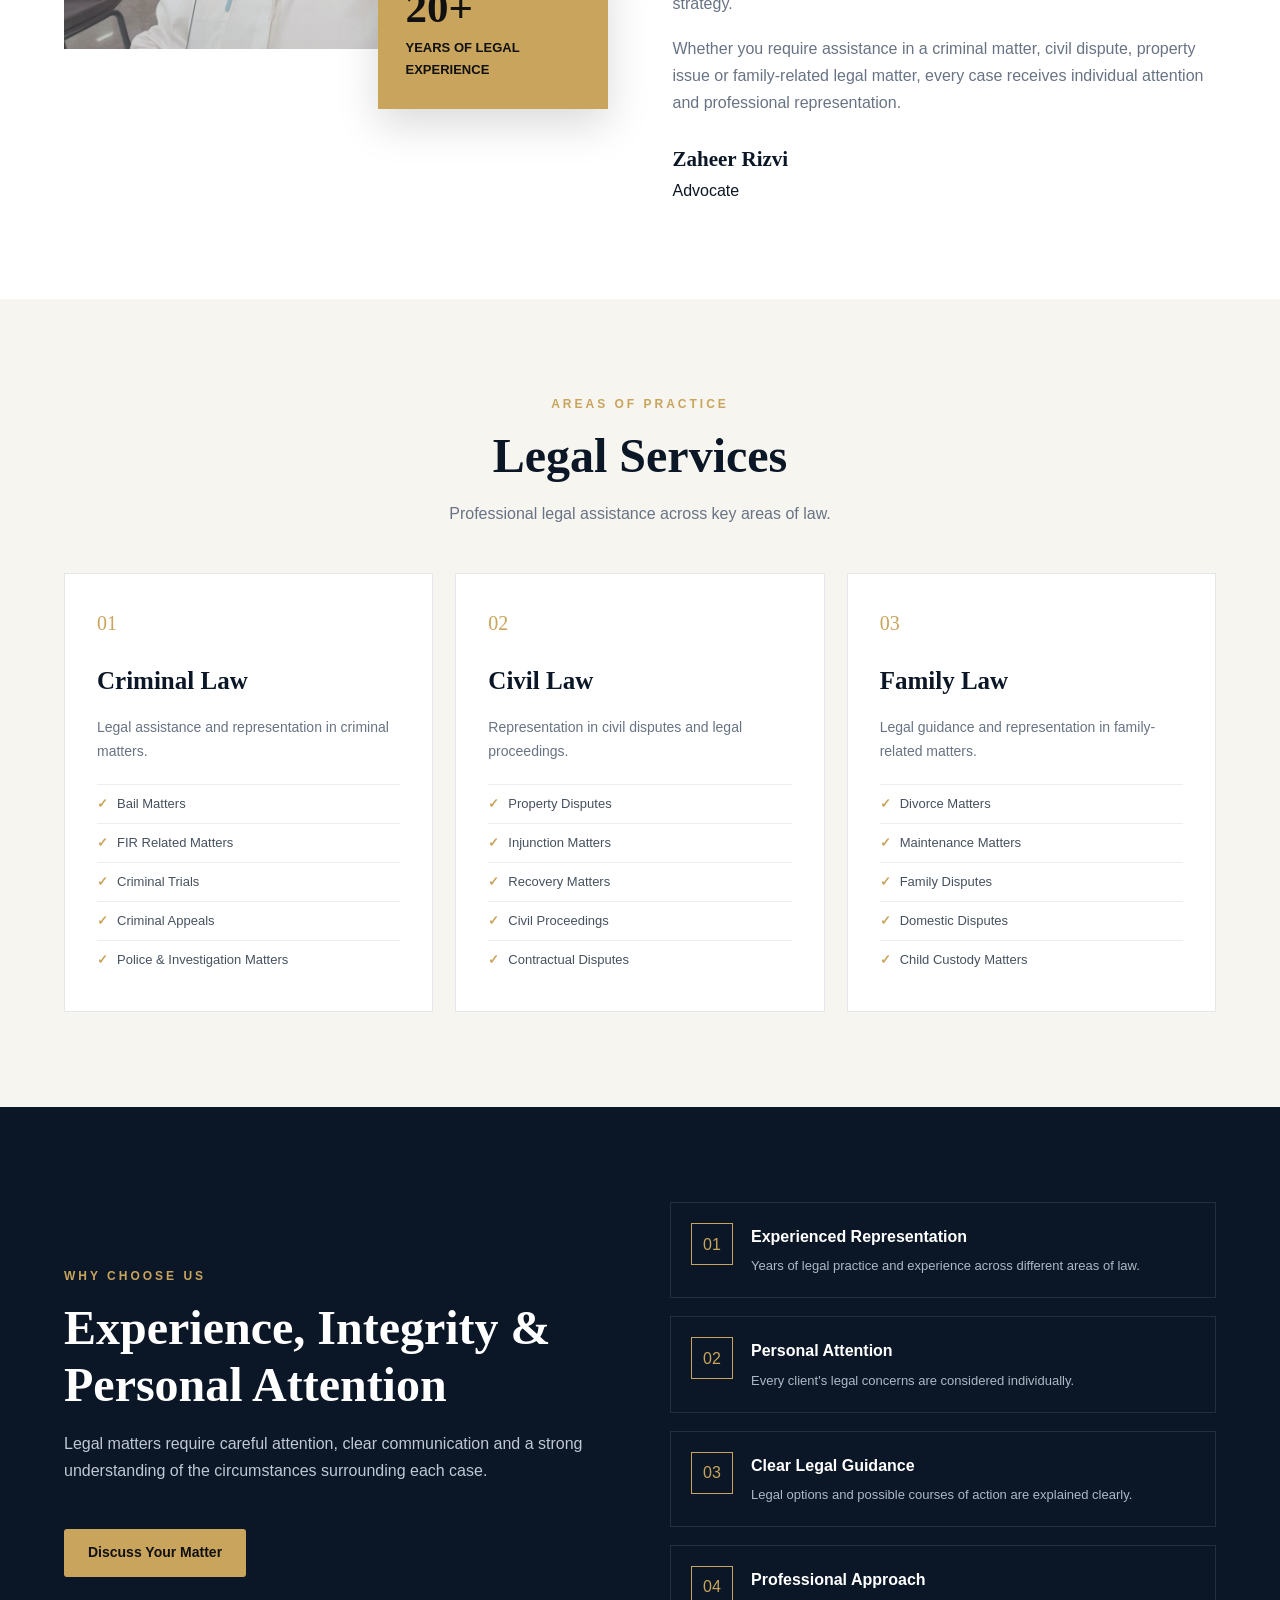
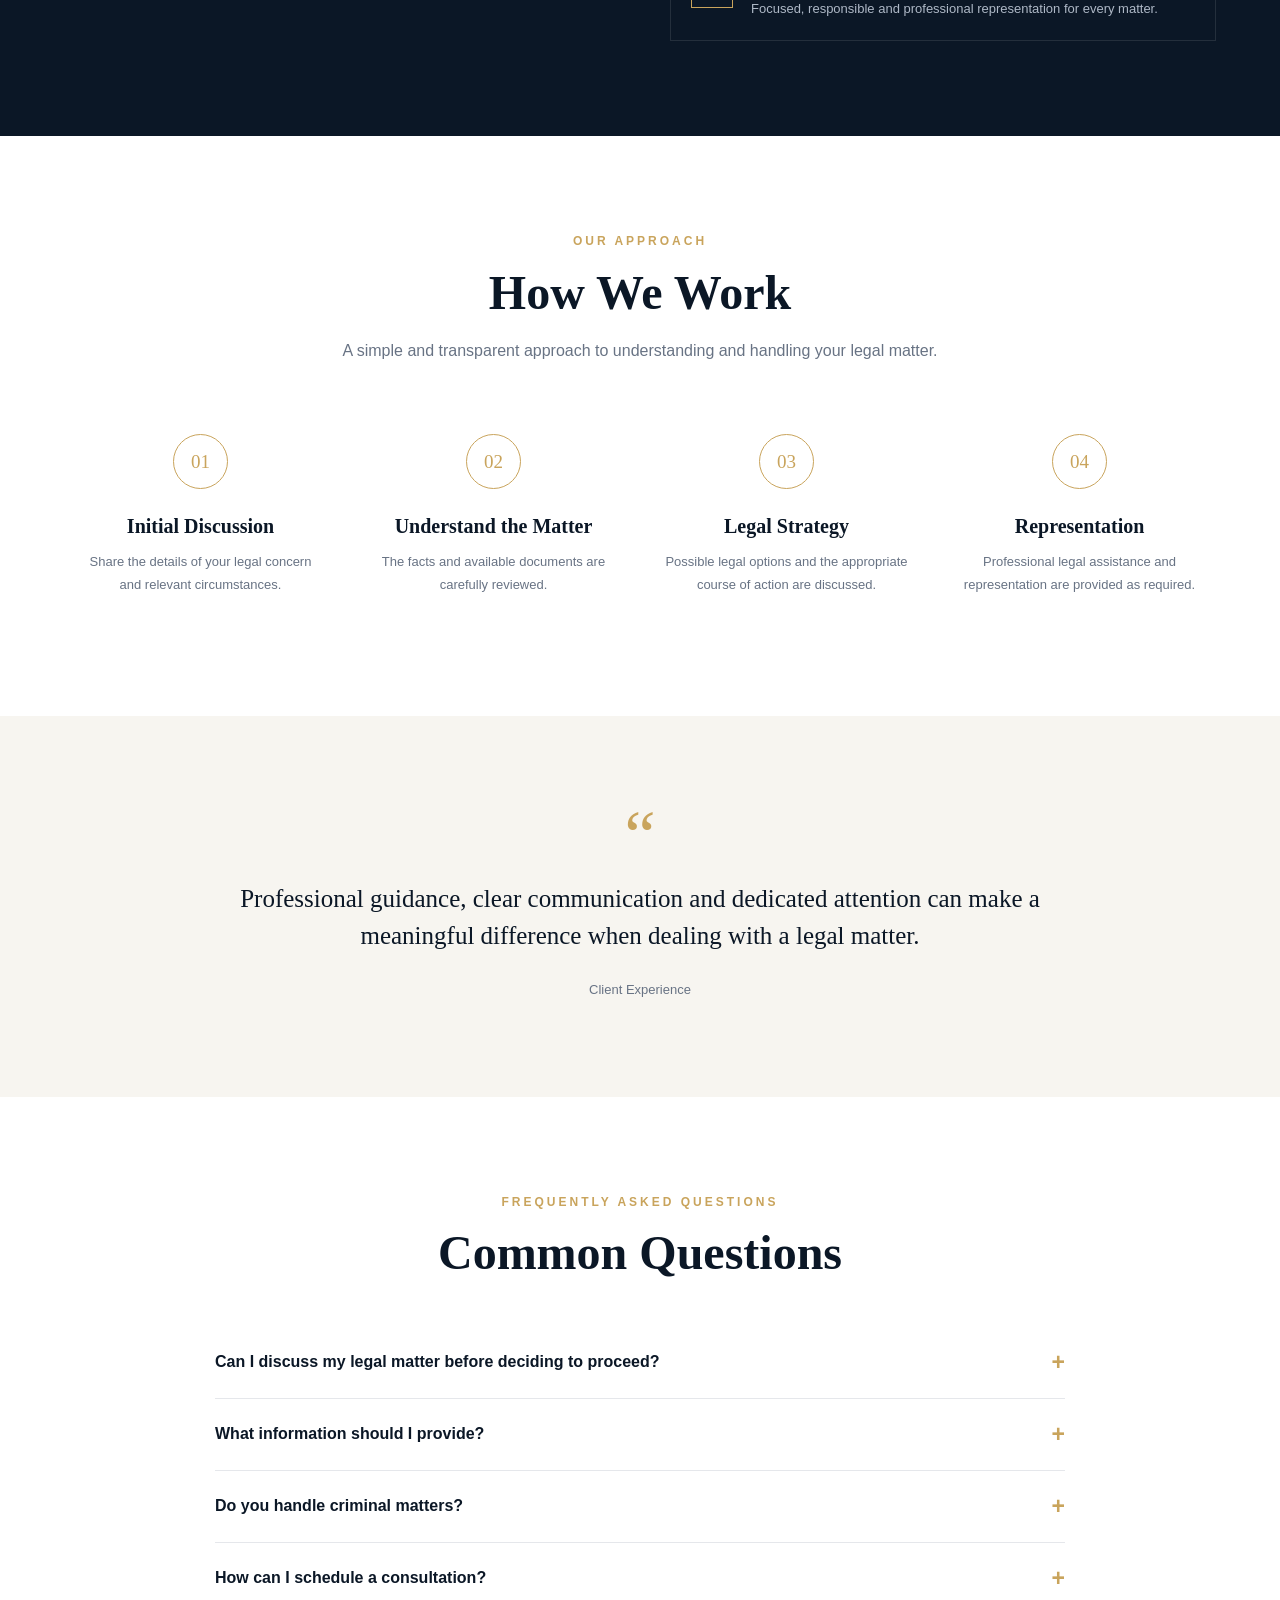
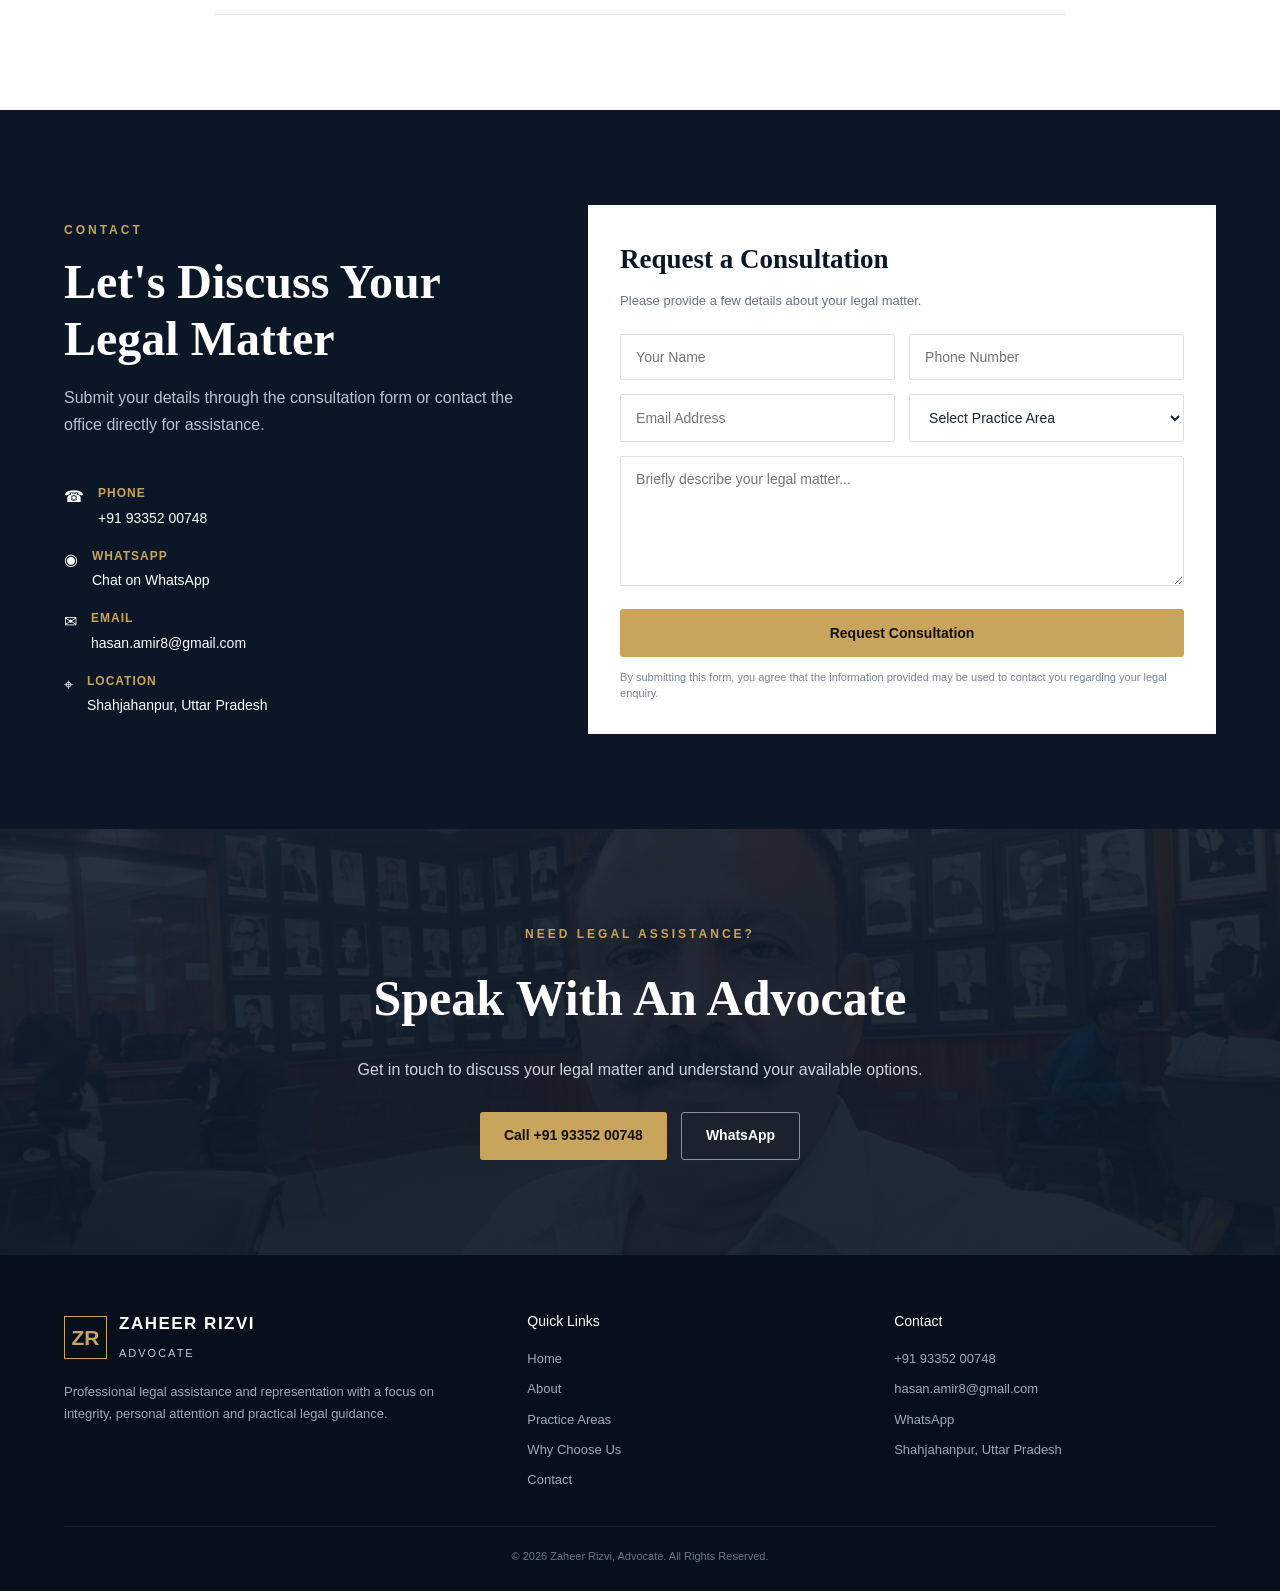
==== commit 31a34372: "Update index.html form and whatsapp" ====
--- a/index.html
+++ b/index.html
@@ -4,29 +4,17 @@
 <meta charset="UTF-8">
 <meta name="viewport" content="width=device-width, initial-scale=1.0">
 
-<title>Zaheer Rizvi | Advocate | Criminal, Civil & Family Law</title>
-
-<meta name="description" content="Zaheer Rizvi Advocate provides legal representation and consultation in Criminal Law, Civil Litigation and Family Law matters.">
-
-<link rel="preconnect" href="https://fonts.googleapis.com">
-<link rel="preconnect" href="https://fonts.gstatic.com" crossorigin>
-
-<link href="https://fonts.googleapis.com/css2?family=DM+Sans:wght@400;500;600;700&family=Playfair+Display:wght@500;600;700&display=swap" rel="stylesheet">
+<title>Zaheer Rizvi | Advocate | Shahjahanpur</title>
+
+<meta name="description" content="Zaheer Rizvi Advocate provides legal assistance and representation in Criminal, Civil and Family Law matters in Shahjahanpur.">
+
+<meta name="theme-color" content="#0b1726">
 
 <style>
 
-:root{
-    --navy:#101c32;
-    --navy2:#172642;
-    --gold:#c9a45c;
-    --gold-light:#e4c987;
-    --cream:#f8f6f1;
-    --white:#ffffff;
-    --text:#252a32;
-    --muted:#687181;
-    --border:#e6e3dc;
-    --shadow:0 20px 60px rgba(16,28,50,.10);
-}
+/* =========================
+   RESET
+========================= */
 
 *{
     margin:0;
@@ -39,10 +27,15 @@
 }
 
 body{
-    font-family:"DM Sans",sans-serif;
-    color:var(--text);
+    font-family:Arial, Helvetica, sans-serif;
+    color:#182230;
     background:#fff;
     line-height:1.7;
+}
+
+img{
+    max-width:100%;
+    display:block;
 }
 
 a{
@@ -50,36 +43,55 @@
     color:inherit;
 }
 
-img{
-    max-width:100%;
-    display:block;
+button,
+input,
+textarea,
+select{
+    font-family:inherit;
 }
 
 .container{
-    width:min(1180px,92%);
+    width:90%;
+    max-width:1180px;
     margin:auto;
+}
+
+/* =========================
+   COLORS
+========================= */
+
+:root{
+    --navy:#0b1726;
+    --navy2:#12243a;
+    --gold:#c9a45c;
+    --light:#f7f5f0;
+    --text:#182230;
+    --muted:#687384;
+    --white:#fff;
+    --border:#e5e7eb;
 }
 
 /* =========================
    HEADER
 ========================= */
 
-.header{
+header{
     position:fixed;
     top:0;
     left:0;
     width:100%;
-    z-index:1000;
-    background:rgba(16,28,50,.96);
-    backdrop-filter:blur(12px);
+    z-index:999;
+    background:rgba(11,23,38,.96);
+    backdrop-filter:blur(10px);
     border-bottom:1px solid rgba(255,255,255,.08);
 }
 
-.nav{
-    height:82px;
+.navbar{
+    min-height:78px;
     display:flex;
     align-items:center;
     justify-content:space-between;
+    gap:25px;
 }
 
 .logo{
@@ -90,55 +102,89 @@
 }
 
 .logo-mark{
-    width:46px;
-    height:46px;
+    width:43px;
+    height:43px;
     border:1px solid var(--gold);
     display:flex;
     align-items:center;
     justify-content:center;
-    font-family:"Playfair Display",serif;
-    font-size:18px;
     color:var(--gold);
+    font-size:21px;
+    font-weight:bold;
 }
 
 .logo-text strong{
     display:block;
-    font-family:"Playfair Display",serif;
-    font-size:18px;
-    letter-spacing:.5px;
-}
+    font-size:17px;
+    letter-spacing:1.5px;
+}
+
 .logo-text span{
-    font-size:10px;
-    color:#bfc7d3;
+    font-size:11px;
     letter-spacing:2px;
+    color:#bfc7d2;
 }
 
 .nav-links{
     display:flex;
     align-items:center;
-    gap:32px;
-    color:#dfe4ec;
+    gap:28px;
+}
+
+.nav-links a{
+    color:#e9edf2;
     font-size:14px;
-}
-
-.nav-links a{
-    transition:.25s;
+    transition:.3s;
 }
 
 .nav-links a:hover{
-    color:var(--gold-light);
+    color:var(--gold);
+}
+
+.nav-actions{
+    display:flex;
+    align-items:center;
+    gap:10px;
 }
 
 .nav-phone{
-    padding:12px 18px;
-    border:1px solid rgba(201,164,92,.5);
-    color:var(--gold-light);
-}
-
-.menu{
+    color:#fff;
+    font-size:13px;
+    white-space:nowrap;
+}
+
+.nav-phone:hover{
+    color:var(--gold);
+}
+
+.nav-whatsapp{
+    display:inline-flex;
+    align-items:center;
+    gap:7px;
+    padding:10px 15px;
+    border:1px solid #25D366;
+    color:#fff;
+    font-size:13px;
+    border-radius:4px;
+    transition:.3s;
+    white-space:nowrap;
+}
+
+.nav-whatsapp:hover{
+    background:#25D366;
+    color:#fff;
+}
+
+.nav-whatsapp span{
+    font-size:13px;
+}
+
+.menu-toggle{
     display:none;
+    background:none;
+    border:none;
     color:#fff;
-    font-size:28px;
+    font-size:27px;
     cursor:pointer;
 }
 
@@ -147,168 +193,163 @@
 ========================= */
 
 .hero{
-    min-height: 760px;
-    padding-top: 82px;
-    background: linear-gradient(90deg, rgba(10, 19, 35, .98) 0%, rgba(10, 19, 35, .93) 48%, rgba(10, 19, 35, .55) 100%), url(https://images.unsplash.com/photo-1589829545856-d10d557cf95f?auto=format&fit=crop&w=1800&q=85) center / cover;
-    display: flex;
-    align-items: center;
+    min-height:100vh;
+    position:relative;
+    display:flex;
+    align-items:center;
+    background:
+        linear-gradient(rgba(7,17,29,.86),rgba(7,17,29,.9)),
+        url("photo_1.jpeg") center/cover no-repeat;
+    color:#fff;
+    padding-top:78px;
 }
 
 .hero-content{
-    max-width:760px;
-    padding:100px 0;
+    max-width:780px;
+}
+
+.hero-kicker{
+    color:var(--gold);
+    text-transform:uppercase;
+    letter-spacing:4px;
+    font-size:13px;
+    font-weight:bold;
+    margin-bottom:18px;
+}
+
+.hero h1{
+    font-family:Georgia,serif;
+    font-size:clamp(42px,6vw,76px);
+    line-height:1.08;
+    margin-bottom:25px;
+}
+
+.hero h1 span{
+    color:var(--gold);
+}
+
+.hero p{
+    max-width:650px;
+    color:#d7dde5;
+    font-size:18px;
+    margin-bottom:32px;
+}
+
+.hero-buttons{
+    display:flex;
+    gap:14px;
+    flex-wrap:wrap;
+}
+
+.btn{
+    display:inline-flex;
+    justify-content:center;
+    align-items:center;
+    min-height:48px;
+    padding:0 24px;
+    border-radius:3px;
+    font-size:14px;
+    font-weight:bold;
+    transition:.3s;
+    cursor:pointer;
+    border:none;
+}
+
+.btn-primary{
+    background:var(--gold);
+    color:#111;
+}
+
+.btn-primary:hover{
+    background:#e0bd73;
+    transform:translateY(-2px);
+}
+
+.btn-outline{
+    border:1px solid rgba(255,255,255,.5);
     color:#fff;
 }
 
+.btn-outline:hover{
+    background:#fff;
+    color:var(--navy);
+}
+
+/* =========================
+   INTRO STRIP
+========================= */
+
+.intro-strip{
+    background:var(--navy2);
+    color:#fff;
+}
+
+.intro-grid{
+    display:grid;
+    grid-template-columns:repeat(3,1fr);
+}
+
+.intro-item{
+    padding:25px 20px;
+    text-align:center;
+    border-right:1px solid rgba(255,255,255,.08);
+}
+
+.intro-item:last-child{
+    border-right:none;
+}
+
+.intro-item strong{
+    display:block;
+    color:var(--gold);
+    font-size:24px;
+    font-family:Georgia,serif;
+}
+
+.intro-item span{
+    font-size:12px;
+    color:#c4ccd7;
+    text-transform:uppercase;
+    letter-spacing:1.5px;
+}
+
+/* =========================
+   SECTIONS
+========================= */
+
+section{
+    padding:95px 0;
+}
+
+.section-heading{
+    max-width:680px;
+    margin-bottom:45px;
+}
+
+.section-heading.center{
+    margin-left:auto;
+    margin-right:auto;
+    text-align:center;
+}
+
 .eyebrow{
-    color:var(--gold-light);
+    color:var(--gold);
     text-transform:uppercase;
     letter-spacing:3px;
     font-size:12px;
-    font-weight:700;
-    margin-bottom:22px;
-}
-
-.hero h1{
-    font-family:"Playfair Display",serif;
-    font-size:clamp(48px,6vw,78px);
-    line-height:1.04;
-    font-weight:600;
-    margin-bottom:25px;
-}
-
-.hero h1 span{
-    color:var(--gold-light);
-}
-
-.hero p{
-    max-width:650px;
-    font-size:18px;
-    color:#d4dae3;
-    margin-bottom:35px;
-}
-
-.buttons{
-    display:flex;
-    gap:14px;
-    flex-wrap:wrap;
-}
-
-.btn{
-    display:inline-flex;
-    align-items:center;
-    justify-content:center;
-    padding:14px 24px;
-    font-size:14px;
-    font-weight:700;
-    transition:.25s;
-}
-
-.btn-primary{
-    background:var(--gold);
-    color:#101c32;
-}
-
-.btn-primary:hover{
-    background:var(--gold-light);
-    transform:translateY(-2px);
-}
-
-.btn-outline{
-    border:1px solid rgba(255,255,255,.35);
-    color:#fff;
-}
-
-.btn-outline:hover{
-    border-color:var(--gold);
-    color:var(--gold-light);
-}
-
-.hero-trust{
-    margin-top:55px;
-    display:flex;
-    gap:40px;
-    flex-wrap:wrap;
-}
-
-.trust-item strong{
-    display:block;
-    font-family:"Playfair Display",serif;
-    font-size:30px;
-    color:#fff;
-}
-
-.trust-item span{
-    font-size:12px;
-    color:#aeb8c7;
-    text-transform:uppercase;
-    letter-spacing:1px;
-}
-
-/* =========================
-   INTRO STRIP
-========================= */
-
-.intro-strip{
-    background:var(--gold);
+    font-weight:bold;
+    margin-bottom:12px;
+}
+
+.section-heading h2{
+    font-family:Georgia,serif;
+    font-size:clamp(32px,4vw,48px);
     color:var(--navy);
-}
-
-.intro-grid{
-    display:grid;
-    grid-template-columns:1.5fr 1fr 1fr 1fr;
-}
-
-.intro-item{
-    padding:26px 25px;
-    border-right:1px solid rgba(16,28,50,.15);
-}
-
-.intro-item:last-child{
-    border:none;
-}
-
-.intro-item strong{
-    display:block;
-    font-size:16px;
-    margin-bottom:2px;
-}
-
-.intro-item span{
-    font-size:13px;
-}
-
-/* =========================
-   SECTION
-========================= */
-
-section{
-    padding:100px 0;
-}
-
-.section-head{
-    max-width:700px;
-    margin-bottom:55px;
-}
-
-.section-label{
-    color:#a6813f;
-    font-size:12px;
-    font-weight:800;
-    letter-spacing:3px;
-    text-transform:uppercase;
-    margin-bottom:12px;
-}
-
-.section-head h2{
-    font-family:"Playfair Display",serif;
-    color:var(--navy);
-    font-size:clamp(35px,4vw,50px);
-    line-height:1.15;
-    margin-bottom:18px;
-}
-
-.section-head p{
+    line-height:1.2;
+    margin-bottom:16px;
+}
+
+.section-heading p{
     color:var(--muted);
 }
 
@@ -317,59 +358,63 @@
 ========================= */
 
 .about{
-    background:var(--cream);
+    background:#fff;
 }
 
 .about-grid{
     display:grid;
-    grid-template-columns:1fr 1.15fr;
-    gap:80px;
+    grid-template-columns:1fr 1fr;
+    gap:65px;
     align-items:center;
 }
 
-.about-image{
+.about-images{
     position:relative;
+    min-height:500px;
 }
 
 .about-image-main{
-    min-height:570px;
+    position:absolute;
+    top:0;
+    left:0;
+    width:86%;
+    height:440px;
     background:
-        linear-gradient(rgba(16,28,50,.05),rgba(16,28,50,.15)),
-        url("photo_1.jpeg")
-        center/cover;
-}
-
-.experience-card{
+        linear-gradient(rgba(11,23,38,.1),rgba(11,23,38,.2)),
+        url("photo_1.jpeg") center/cover no-repeat;
+}
+
+.about-box{
     position:absolute;
-    right:-35px;
-    bottom:35px;
-    background:var(--navy);
-    color:#fff;
+    right:0;
+    bottom:0;
+    background:var(--gold);
+    color:#111;
+    width:230px;
     padding:28px;
-    width:190px;
-    box-shadow:var(--shadow);
-}
-
-.experience-card strong{
+    box-shadow:0 15px 40px rgba(0,0,0,.15);
+}
+
+.about-box strong{
+    font-family:Georgia,serif;
     display:block;
-    font-family:"Playfair Display",serif;
-    color:var(--gold-light);
-    font-size:42px;
+    font-size:43px;
     line-height:1;
-    margin-bottom:8px;
-}
-
-.experience-card span{
-    font-size:12px;
+}
+
+.about-box span{
+    display:block;
+    margin-top:8px;
+    font-size:13px;
+    font-weight:bold;
     text-transform:uppercase;
-    letter-spacing:1px;
 }
 
 .about-content h3{
-    font-family:"Playfair Display",serif;
+    font-family:Georgia,serif;
+    font-size:31px;
     color:var(--navy);
-    font-size:31px;
-    margin-bottom:18px;
+    margin-bottom:20px;
 }
 
 .about-content p{
@@ -377,31 +422,23 @@
     margin-bottom:18px;
 }
 
-.about-list{
-    margin:30px 0;
-    display:grid;
-    gap:14px;
-}
-
-.about-list li{
-    list-style:none;
-    display:flex;
-    gap:12px;
-    color:#3f4650;
-}
-
-.about-list li::before{
-    content:"✓";
-    color:#a6813f;
-    font-weight:bold;
+.signature{
+    margin-top:25px;
+    color:var(--navy);
+}
+
+.signature strong{
+    display:block;
+    font-family:Georgia,serif;
+    font-size:21px;
 }
 
 /* =========================
-   PRACTICE
+   PRACTICE AREAS
 ========================= */
 
 .practice{
-    background:#fff;
+    background:var(--light);
 }
 
 .practice-grid{
@@ -411,180 +448,155 @@
 }
 
 .practice-card{
+    background:#fff;
     border:1px solid var(--border);
-    padding:36px 30px;
+    padding:32px;
+    transition:.3s;
     position:relative;
-    transition:.3s;
-    background:#fff;
 }
 
 .practice-card:hover{
-    transform:translateY(-7px);
-    box-shadow:var(--shadow);
-    border-color:#d7c39b;
+    transform:translateY(-6px);
+    box-shadow:0 18px 40px rgba(15,23,42,.1);
 }
 
 .practice-number{
-    position:absolute;
-    right:25px;
-    top:20px;
-    color:#ece9e2;
-    font-size:45px;
-    font-family:"Playfair Display",serif;
-}
-
-.practice-icon{
-    width:55px;
-    height:55px;
+    color:var(--gold);
+    font-family:Georgia,serif;
+    font-size:20px;
+    margin-bottom:20px;
+}
+
+.practice-card h3{
+    font-family:Georgia,serif;
+    color:var(--navy);
+    font-size:25px;
+    margin-bottom:14px;
+}
+
+.practice-card p{
+    color:var(--muted);
+    font-size:14px;
+    margin-bottom:20px;
+}
+
+.practice-card ul{
+    list-style:none;
+}
+
+.practice-card li{
+    padding:8px 0;
+    border-top:1px solid #eee;
+    font-size:13px;
+    color:#46515f;
+}
+
+.practice-card li:before{
+    content:"✓";
+    color:var(--gold);
+    margin-right:9px;
+    font-weight:bold;
+}
+
+/* =========================
+   WHY US
+========================= */
+
+.why{
     background:var(--navy);
-    color:var(--gold-light);
+    color:#fff;
+}
+
+.why-grid{
+    display:grid;
+    grid-template-columns:1fr 1fr;
+    gap:60px;
+    align-items:center;
+}
+
+.why .section-heading h2{
+    color:#fff;
+}
+
+.why .section-heading p{
+    color:#bfc8d4;
+}
+
+.why-list{
+    display:grid;
+    gap:18px;
+}
+
+.why-item{
+    display:flex;
+    gap:18px;
+    padding:20px;
+    border:1px solid rgba(255,255,255,.1);
+}
+
+.why-icon{
+    width:42px;
+    height:42px;
+    flex-shrink:0;
     display:flex;
     align-items:center;
     justify-content:center;
-    font-size:23px;
-    margin-bottom:25px;
-}
-
-.practice-card h3{
-    font-family:"Playfair Display",serif;
-    font-size:25px;
-    color:var(--navy);
-    margin-bottom:12px;
-}
-
-.practice-card p{
-    color:var(--muted);
-    font-size:14px;
-    margin-bottom:22px;
-}
-
-.practice-card ul{
-    list-style:none;
+    border:1px solid var(--gold);
+    color:var(--gold);
+}
+
+.why-item h4{
+    margin-bottom:5px;
+}
+
+.why-item p{
+    color:#aeb8c6;
+    font-size:13px;
+}
+
+/* =========================
+   PROCESS
+========================= */
+
+.process{
+    background:#fff;
+}
+
+.process-grid{
     display:grid;
-    gap:9px;
-}
-
-.practice-card li{
-    font-size:13px;
-    color:#4e5662;
-    padding-left:18px;
-    position:relative;
-}
-
-.practice-card li::before{
-    content:"";
-    width:5px;
-    height:5px;
+    grid-template-columns:repeat(4,1fr);
+    gap:20px;
+}
+
+.process-item{
+    text-align:center;
+    padding:25px 15px;
+}
+
+.process-number{
+    width:55px;
+    height:55px;
+    border:1px solid var(--gold);
+    color:var(--gold);
     border-radius:50%;
-    background:var(--gold);
-    position:absolute;
-    left:0;
-    top:9px;
-}
-
-/* =========================
-   WHY US
-========================= */
-
-.why{
-    background:var(--navy);
-    color:#fff;
-}
-
-.why-grid{
-    display:grid;
-    grid-template-columns:1fr 1fr;
-    gap:80px;
-    align-items:center;
-}
-
-.why .section-head h2{
-    color:#fff;
-}
-
-.why .section-head p{
-    color:#b8c0cc;
-}
-
-.reasons{
-    display:grid;
-    gap:24px;
-}
-
-.reason{
-    display:flex;
-    gap:20px;
-    padding-bottom:24px;
-    border-bottom:1px solid rgba(255,255,255,.1);
-}
-
-.reason:last-child{
-    border-bottom:none;
-}
-
-.reason-icon{
-    width:45px;
-    height:45px;
-    flex:0 0 45px;
-    border:1px solid rgba(201,164,92,.5);
-    color:var(--gold-light);
     display:flex;
     align-items:center;
     justify-content:center;
-}
-
-.reason h4{
-    font-family:"Playfair Display",serif;
-    font-size:20px;
-    margin-bottom:4px;
-}
-
-.reason p{
-    color:#aeb7c4;
-    font-size:14px;
-}
-
-/* =========================
-   PROCESS
-========================= */
-
-.process{
-    background:var(--cream);
-}
-
-.process-grid{
-    display:grid;
-    grid-template-columns:repeat(4,1fr);
-    gap:0;
-}
-
-.process-item{
-    padding:30px;
-    border-top:1px solid #d9d5cc;
-    border-right:1px solid #d9d5cc;
-}
-
-.process-item:first-child{
-    border-left:1px solid #d9d5cc;
-}
-
-.process-number{
-    font-family:"Playfair Display",serif;
-    color:var(--gold);
-    font-size:34px;
-    margin-bottom:15px;
+    margin:0 auto 20px;
+    font-family:Georgia,serif;
+    font-size:19px;
 }
 
 .process-item h3{
-    font-family:"Playfair Display",serif;
     color:var(--navy);
+    font-family:Georgia,serif;
     font-size:20px;
     margin-bottom:8px;
 }
 
 .process-item p{
+    color:var(--muted);
     font-size:13px;
-    color:var(--muted);
 }
 
 /* =========================
@@ -592,30 +604,31 @@
 ========================= */
 
 .testimonial{
-    background:#fff;
-}
-
-.testimonial-box{
-    max-width:900px;
+    background:var(--light);
+}
+
+.quote{
+    max-width:820px;
     margin:auto;
     text-align:center;
 }
 
-.quote{
-    font-family:"Playfair Display",serif;
-    font-size:clamp(25px,3vw,38px);
-    line-height:1.45;
+.quote-mark{
+    font-family:Georgia,serif;
+    font-size:70px;
+    color:var(--gold);
+    line-height:.7;
+}
+
+.quote p{
+    font-family:Georgia,serif;
+    font-size:25px;
+    line-height:1.5;
     color:var(--navy);
-    margin-bottom:25px;
-}
-
-.quote-mark{
-    color:var(--gold);
-    font-size:65px;
-    line-height:.5;
-}
-
-.testimonial-box span{
+    margin:20px 0;
+}
+
+.quote span{
     color:var(--muted);
     font-size:13px;
 }
@@ -625,53 +638,173 @@
 ========================= */
 
 .faq{
-    background:var(--cream);
-}
-
-.faq-grid{
+    background:#fff;
+}
+
+.faq-wrap{
     max-width:850px;
     margin:auto;
 }
 
 .faq-item{
-    border-bottom:1px solid #d9d5cc;
+    border-bottom:1px solid var(--border);
 }
 
 .faq-question{
     width:100%;
-    background:none;
-    border:none;
     padding:22px 0;
-    text-align:left;
-    font-family:"Playfair Display",serif;
-    font-size:19px;
-    color:var(--navy);
-    cursor:pointer;
     display:flex;
     justify-content:space-between;
     align-items:center;
+    background:none;
+    border:none;
+    text-align:left;
+    font-size:16px;
+    font-weight:bold;
+    color:var(--navy);
+    cursor:pointer;
 }
 
 .faq-question span{
-    font-family:"DM Sans",sans-serif;
-    font-size:25px;
+    font-size:23px;
     color:var(--gold);
+    transition:.3s;
 }
 
 .faq-answer{
     max-height:0;
     overflow:hidden;
-    transition:.3s;
+    transition:max-height .35s ease;
 }
 
 .faq-answer p{
-    padding:0 0 22px;
     color:var(--muted);
+    padding:0 0 20px;
     font-size:14px;
 }
 
 .faq-item.active .faq-answer{
     max-height:200px;
+}
+
+.faq-item.active .faq-question span{
+    transform:rotate(45deg);
+}
+
+/* =========================
+   CONSULTATION
+========================= */
+
+.consultation{
+    background:var(--navy);
+    color:#fff;
+}
+
+.consultation-grid{
+    display:grid;
+    grid-template-columns:.85fr 1.15fr;
+    gap:60px;
+    align-items:center;
+}
+
+.consultation .section-heading h2{
+    color:#fff;
+}
+
+.consultation .section-heading p{
+    color:#b9c3cf;
+}
+
+.contact-details{
+    margin-top:30px;
+    display:grid;
+    gap:15px;
+}
+
+.contact-detail{
+    display:flex;
+    gap:14px;
+    align-items:flex-start;
+}
+
+.contact-detail strong{
+    color:var(--gold);
+    display:block;
+    font-size:12px;
+    text-transform:uppercase;
+    letter-spacing:1px;
+}
+
+.contact-detail span,
+.contact-detail a{
+    color:#fff;
+    font-size:14px;
+}
+
+.contact-detail a:hover{
+    color:var(--gold);
+}
+
+.form{
+    background:#fff;
+    padding:32px;
+    color:var(--text);
+}
+
+.form-title{
+    font-family:Georgia,serif;
+    font-size:27px;
+    color:var(--navy);
+    margin-bottom:7px;
+}
+
+.form-subtitle{
+    color:var(--muted);
+    font-size:13px;
+    margin-bottom:22px;
+}
+
+.form-row{
+    display:grid;
+    grid-template-columns:1fr 1fr;
+    gap:14px;
+    margin-bottom:14px;
+}
+
+.form input,
+.form select,
+.form textarea{
+    width:100%;
+    border:1px solid #dfe3e8;
+    padding:14px 15px;
+    font-size:14px;
+    outline:none;
+    background:#fff;
+    color:#182230;
+    border-radius:2px;
+}
+
+.form input:focus,
+.form select:focus,
+.form textarea:focus{
+    border-color:var(--gold);
+}
+
+.form textarea{
+    min-height:130px;
+    resize:vertical;
+    margin-bottom:15px;
+}
+
+.form .btn{
+    width:100%;
+}
+
+.form-note{
+    margin-top:12px;
+    color:#7a8492;
+    font-size:11px;
+    line-height:1.5;
 }
 
 /* =========================
@@ -679,307 +812,322 @@
 ========================= */
 
 .cta{
-    padding:85px 0;
+    position:relative;
     background:
-        linear-gradient(rgba(16,28,50,.94),rgba(16,28,50,.94)),
-        url("https://images.unsplash.com/photo-1450101499163-c8848c66ca85?auto=format&fit=crop&w=1600&q=80")
-        center/cover;
+        linear-gradient(rgba(11,23,38,.88),rgba(11,23,38,.92)),
+        url("photo_1.jpeg") center/cover no-repeat;
     color:#fff;
-}
-
-.cta-grid{
-    display:flex;
-    align-items:center;
-    justify-content:space-between;
-    gap:40px;
+    text-align:center;
+}
+
+.cta-inner{
+    max-width:750px;
+    margin:auto;
 }
 
 .cta h2{
-    font-family:"Playfair Display",serif;
+    font-family:Georgia,serif;
     font-size:clamp(32px,4vw,50px);
-    line-height:1.15;
-    margin-bottom:12px;
+    margin-bottom:15px;
 }
 
 .cta p{
-    color:#bfc7d3;
-    max-width:650px;
-}
-
-/* =========================
-   CONTACT
-========================= */
-
-.contact{
-    background:#fff;
-}
-
-.contact-grid{
-    display:grid;
-    grid-template-columns:.9fr 1.1fr;
-    gap:70px;
-}
-
-.contact-info{
-    display:grid;
-    gap:22px;
-}
-
-.contact-card{
-    display:flex;
-    gap:17px;
-    padding:20px;
-    background:var(--cream);
-}
-
-.contact-icon{
-    width:42px;
-    height:42px;
-    flex:0 0 42px;
-    background:var(--navy);
-    color:var(--gold-light);
-    display:flex;
-    align-items:center;
-    justify-content:center;
-}
-
-.contact-card small{
-    display:block;
-    text-transform:uppercase;
-    letter-spacing:1px;
-    color:#9a9da2;
-    font-size:10px;
-    margin-bottom:2px;
-}
-
-.contact-card strong{
-    color:var(--navy);
-    font-size:15px;
-}
-
-.form{
-    display:grid;
-    gap:15px;
-}
-
-.form-row{
-    display:grid;
-    grid-template-columns:1fr 1fr;
-    gap:15px;
-}
-
-input,
-textarea,
-select{
-    width:100%;
-    border:1px solid var(--border);
-    padding:15px;
-    font-family:inherit;
-    outline:none;
-    background:#fff;
-}
-
-input:focus,
-textarea:focus,
-select:focus{
-    border-color:var(--gold);
-}
-
-textarea{
-    min-height:140px;
-    resize:vertical;
+    color:#cbd3dd;
+    margin-bottom:28px;
 }
 
 /* =========================
    FOOTER
 ========================= */
 
-.footer{
-    background:#0b1425;
+footer{
+    background:#070f1b;
     color:#fff;
-    padding:60px 0 25px;
+    padding:55px 0 25px;
 }
 
 .footer-grid{
     display:grid;
-    grid-template-columns:1.4fr 1fr 1fr;
-    gap:60px;
-    padding-bottom:45px;
-}
-
-.footer h3{
-    font-family:"Playfair Display",serif;
-    margin-bottom:18px;
-}
-
-.footer p,
-.footer li{
-    color:#9da8b8;
+    grid-template-columns:1.3fr 1fr 1fr;
+    gap:45px;
+    padding-bottom:35px;
+    border-bottom:1px solid rgba(255,255,255,.08);
+}
+
+.footer-brand p{
+    color:#9da9b8;
     font-size:13px;
-}
-
-.footer ul{
-    list-style:none;
+    max-width:380px;
+    margin-top:15px;
+}
+
+.footer-title{
+    color:#fff;
+    font-size:14px;
+    margin-bottom:15px;
+}
+
+.footer-links{
     display:grid;
-    gap:9px;
-}
-
-.footer a:hover{
-    color:var(--gold-light);
+    gap:8px;
+}
+
+.footer-links a{
+    color:#9da9b8;
+    font-size:13px;
+}
+
+.footer-links a:hover{
+    color:var(--gold);
+}
+
+.footer-contact{
+    display:grid;
+    gap:8px;
+}
+
+.footer-contact a,
+.footer-contact span{
+    color:#9da9b8;
+    font-size:13px;
+}
+
+.footer-contact a:hover{
+    color:var(--gold);
 }
 
 .copyright{
-    padding-top:22px;
-    border-top:1px solid rgba(255,255,255,.1);
-    color:#758194;
-    font-size:12px;
-    display:flex;
-    justify-content:space-between;
-    gap:20px;
+    padding-top:20px;
+    text-align:center;
+    color:#697687;
+    font-size:11px;
 }
 
 /* =========================
-   FLOATING CALL
+   FLOATING WHATSAPP
 ========================= */
 
-.call-button{
+.whatsapp-float{
     position:fixed;
-    right:20px;
-    bottom:20px;
-    width:58px;
-    height:58px;
+    right:22px;
+    bottom:22px;
+    width:56px;
+    height:56px;
+    background:#25D366;
+    color:#fff;
     border-radius:50%;
-    background:var(--gold);
-    color:var(--navy);
     display:flex;
     align-items:center;
     justify-content:center;
     font-size:22px;
-    z-index:999;
-    box-shadow:0 10px 30px rgba(0,0,0,.2);
+    z-index:1000;
+    box-shadow:0 8px 25px rgba(0,0,0,.25);
+    transition:.3s;
+}
+
+.whatsapp-float:hover{
+    transform:scale(1.08);
 }
 
 /* =========================
    RESPONSIVE
 ========================= */
 
-@media(max-width:900px){
+@media(max-width:1000px){
 
     .nav-links{
+        gap:16px;
+    }
+
+    .nav-phone{
         display:none;
+    }
+
+    .about-grid,
+    .why-grid,
+    .consultation-grid{
+        grid-template-columns:1fr;
+    }
+
+    .about-images{
+        max-width:650px;
+        width:100%;
+        margin:auto;
+    }
+
+    .practice-grid{
+        grid-template-columns:repeat(2,1fr);
+    }
+
+    .process-grid{
+        grid-template-columns:repeat(2,1fr);
+    }
+
+    .footer-grid{
+        grid-template-columns:1fr 1fr;
+    }
+}
+
+@media(max-width:760px){
+
+    section{
+        padding:70px 0;
+    }
+
+    .navbar{
+        min-height:70px;
+    }
+
+    .menu-toggle{
+        display:block;
+    }
+
+    .nav-links{
         position:absolute;
-        top:82px;
+        top:70px;
         left:0;
         width:100%;
         background:var(--navy);
-        padding:25px;
+        display:none;
         flex-direction:column;
         align-items:flex-start;
-    }
-
-    .nav-links.show{
+        padding:20px 5%;
+        border-top:1px solid rgba(255,255,255,.08);
+    }
+
+    .nav-links.active{
         display:flex;
     }
 
-    .menu{
-        display:block;
-    }
-
-    .nav-phone{
-        display:none;
+    .nav-actions{
+        margin-left:auto;
+    }
+
+    .nav-whatsapp{
+        padding:8px 10px;
+        font-size:11px;
     }
 
     .intro-grid{
-        grid-template-columns:1fr 1fr;
+        grid-template-columns:1fr;
     }
 
     .intro-item{
-        border-bottom:1px solid rgba(16,28,50,.15);
-    }
-
-    .about-grid,
-    .why-grid,
-    .contact-grid{
+        border-right:none;
+        border-bottom:1px solid rgba(255,255,255,.08);
+    }
+
+    .intro-item:last-child{
+        border-bottom:none;
+    }
+
+    .hero{
+        min-height:90vh;
+    }
+
+    .hero h1{
+        font-size:45px;
+    }
+
+    .hero p{
+        font-size:16px;
+    }
+
+    .about-images{
+        min-height:420px;
+    }
+
+    .about-image-main{
+        height:360px;
+    }
+
+    .about-box{
+        width:200px;
+        padding:22px;
+    }
+
+    .practice-grid{
         grid-template-columns:1fr;
-        gap:50px;
-    }
-
-    .practice-grid{
-        grid-template-columns:1fr 1fr;
     }
 
     .process-grid{
         grid-template-columns:1fr 1fr;
     }
 
-    .process-item{
-        border-bottom:1px solid #d9d5cc;
-    }
-
-    .cta-grid{
-        flex-direction:column;
-        align-items:flex-start;
-    }
-
-    .footer-grid{
-        grid-template-columns:1fr 1fr;
-    }
-}
-
-@media(max-width:600px){
-
-    .hero{
-        min-height:700px;
-    }
-
-    .hero-content{
-        padding:70px 0;
-    }
-
-    .hero h1{
-        font-size:45px;
-    }
-
-    .hero p{
-        font-size:16px;
-    }
-
-    .hero-trust{
-        gap:20px;
-    }
-
-    .intro-grid,
-    .practice-grid,
-    .process-grid,
+    .form-row{
+        grid-template-columns:1fr;
+    }
+
     .footer-grid{
         grid-template-columns:1fr;
     }
-
-    .intro-item{
-        border-right:none;
-    }
-
-    section{
-        padding:70px 0;
+}
+
+@media(max-width:480px){
+
+    .container{
+        width:92%;
+    }
+
+    .logo-text strong{
+        font-size:14px;
+    }
+
+    .logo-text span{
+        font-size:9px;
+    }
+
+    .logo-mark{
+        width:38px;
+        height:38px;
+    }
+
+    .nav-whatsapp{
+        display:none;
+    }
+
+    .hero h1{
+        font-size:39px;
+    }
+
+    .hero-buttons{
+        flex-direction:column;
+    }
+
+    .hero-buttons .btn{
+        width:100%;
+    }
+
+    .about-images{
+        min-height:350px;
     }
 
     .about-image-main{
-        min-height:430px;
-    }
-
-    .experience-card{
+        width:92%;
+        height:300px;
+    }
+
+    .about-box{
+        width:175px;
+        padding:18px;
+    }
+
+    .about-box strong{
+        font-size:34px;
+    }
+
+    .process-grid{
+        grid-template-columns:1fr;
+    }
+
+    .form{
+        padding:22px;
+    }
+
+    .whatsapp-float{
         right:15px;
-        bottom:20px;
-    }
-
-    .form-row{
-        grid-template-columns:1fr;
-    }
-
-    .copyright{
-        flex-direction:column;
-    }
-
+        bottom:15px;
+    }
 }
 
 </style>
@@ -987,973 +1135,1198 @@
 
 <body>
 
-<!-- HEADER -->
-
-<header class="header">
-    <div class="container nav">
-
-        <a href="#home" class="logo">
-
-            <div class="logo-mark">ZR</div>
-
-            <div class="logo-text">
-                <strong>Zaheer Rizvi</strong>
-                <span>ADVOCATE</span>
-            </div>
-
-        </a>
-
-        <nav class="nav-links" id="navLinks">
-
-            <a href="#home">Home</a>
-            <a href="#about">About</a>
-            <a href="#practice">Practice Areas</a>
-            <a href="#process">How We Help</a>
-            <a href="#faq">FAQ</a>
-            <a href="#contact">Contact</a>
-
-        </nav>
-
-        <a href="tel:+919335200748" class="nav-phone">
-            +91 93352 00748
-        </a>
-
-        <div class="menu" onclick="toggleMenu()">☰</div>
-
-    </div>
+<!-- =========================
+     HEADER
+========================= -->
+
+<header>
+
+<div class="container navbar">
+
+<a href="#home" class="logo">
+
+<div class="logo-mark">ZR</div>
+
+<div class="logo-text">
+<strong>ZAHEER RIZVI</strong>
+<span>ADVOCATE</span>
+</div>
+
+</a>
+
+<nav class="nav-links" id="navLinks">
+
+<a href="#home">Home</a>
+<a href="#about">About</a>
+<a href="#practice">Practice Areas</a>
+<a href="#why">Why Choose Us</a>
+<a href="#contact">Contact</a>
+
+</nav>
+
+<div class="nav-actions">
+
+<a href="tel:+919335200748" class="nav-phone">
+☎ +91 93352 00748
+</a>
+
+<a
+href="https://wa.me/919335200748?text=Hello%20Zaheer%20Rizvi%2C%20I%20would%20like%20to%20schedule%20a%20legal%20consultation."
+class="nav-whatsapp"
+target="_blank"
+rel="noopener"
+aria-label="Chat with Zaheer Rizvi on WhatsApp"
+>
+<span>◉</span>
+WhatsApp
+</a>
+
+</div>
+
+<button class="menu-toggle" onclick="toggleMenu()" aria-label="Open menu">
+☰
+</button>
+
+</div>
+
 </header>
 
 
-<!-- HERO -->
+<!-- =========================
+     HERO
+========================= -->
 
 <section class="hero" id="home">
 
-    <div class="container">
-
-        <div class="hero-content">
-
-            <div class="eyebrow">
-                Advocate • Legal Consultant • Court Representation
-            </div>
-
-            <h1>
-                Trusted Legal Guidance.
-                <span>Strong Representation.</span>
-            </h1>
-
-            <p>
-                Zaheer Rizvi Advocate provides dedicated legal assistance
-                and representation in Criminal, Civil and Family Law matters,
-                with a focus on practical advice, clear communication and
-                protecting every client's legal rights.
-            </p>
-
-            <div class="buttons">
-
-                <a href="#contact" class="btn btn-primary">
-                    Book a Consultation
-                </a>
-
-                <a href="#practice" class="btn btn-outline">
-                    Explore Practice Areas
-                </a>
-
-            </div>
-
-            <div class="hero-trust">
-
-                <div class="trust-item">
-                    <strong>500+</strong>
-                    <span>Cases Handled</span>
-                </div>
-
-                <div class="trust-item">
-                    <strong>20+</strong>
-                    <span>Years Experience</span>
-                </div>
-
-                <div class="trust-item">
-                    <strong>1000+</strong>
-                    <span>Clients Assisted</span>
-                </div>
-
-            </div>
-
-        </div>
-
-    </div>
+<div class="container">
+
+<div class="hero-content">
+
+<div class="hero-kicker">
+Advocate • Shahjahanpur
+</div>
+
+<h1>
+Defending Rights With
+<span>Integrity & Excellence</span>
+</h1>
+
+<p>
+Experienced legal representation focused on protecting your rights,
+understanding your concerns and providing practical legal guidance
+across Criminal, Civil and Family Law matters.
+</p>
+
+<div class="hero-buttons">
+
+<a href="#contact" class="btn btn-primary">
+Request Consultation
+</a>
+
+<a
+href="https://wa.me/919335200748?text=Hello%20Zaheer%20Rizvi%2C%20I%20would%20like%20to%20schedule%20a%20legal%20consultation."
+target="_blank"
+rel="noopener"
+class="btn btn-outline"
+>
+Chat on WhatsApp
+</a>
+
+</div>
+
+</div>
+
+</div>
 
 </section>
 
 
-<!-- INTRO STRIP -->
+<!-- =========================
+     INTRO STRIP
+========================= -->
 
 <div class="intro-strip">
 
-    <div class="container intro-grid">
-
-        <div class="intro-item">
-            <strong>Professional Representation</strong>
-            <span>Focused legal assistance for every matter</span>
-        </div>
-
-        <div class="intro-item">
-            <strong>Confidential</strong>
-            <span>Your information remains private</span>
-        </div>
-
-        <div class="intro-item">
-            <strong>Transparent</strong>
-            <span>Clear communication and fees</span>
-        </div>
-
-        <div class="intro-item">
-            <strong>Client Focused</strong>
-            <span>Practical and personalised guidance</span>
-        </div>
-
-    </div>
-
-</div>
-
-
-<!-- ABOUT -->
+<div class="container intro-grid">
+
+<div class="intro-item">
+<strong>20+</strong>
+<span>Years Experience</span>
+</div>
+
+<div class="intro-item">
+<strong>500+</strong>
+<span>Cases Handled</span>
+</div>
+
+<div class="intro-item">
+<strong>1000+</strong>
+<span>Clients Assisted</span>
+</div>
+
+</div>
+
+</div>
+
+
+<!-- =========================
+     ABOUT
+========================= -->
 
 <section class="about" id="about">
 
-    <div class="container about-grid">
-
-        <div class="about-image">
-
-            <div class="about-image-main"></div>
-
-            <div class="experience-card">
-                <strong>20+</strong>
-                <span>Years of Legal Experience</span>
-            </div>
-
-        </div>
-
-
-        <div class="about-content">
-
-            <div class="section-label">About the Advocate</div>
-
-            <h2 class="section-head" style="margin-bottom:20px;">
-                Experienced Counsel. Personal Attention.
-            </h2>
-
-            <h3>
-                Zaheer Rizvi, Advocate
-            </h3>
-
-            <p>
-                Legal matters can be stressful and complicated. The right
-                legal guidance can help you understand your options and
-                make informed decisions.
-            </p>
-
-            <p>
-                Zaheer Rizvi Advocate represents clients across a range of
-                Criminal, Civil and Family Law matters, providing practical
-                legal guidance and committed courtroom representation.
-            </p>
-
-            <ul class="about-list">
-
-                <li>Dedicated consultation and case assessment</li>
-                <li>Clear explanation of legal options</li>
-                <li>Representation before the appropriate courts</li>
-                <li>Confidential handling of client information</li>
-                <li>Professional and client-focused approach</li>
-
-            </ul>
-
-            <a href="#contact" class="btn btn-primary">
-                Schedule a Consultation
-            </a>
-
-        </div>
-
-    </div>
+<div class="container about-grid">
+
+<div class="about-images">
+
+<div class="about-image-main"></div>
+
+<div class="about-box">
+
+<strong>20+</strong>
+
+<span>
+Years of Legal Experience
+</span>
+
+</div>
+
+</div>
+
+
+<div class="about-content">
+
+<div class="section-heading">
+
+<div class="eyebrow">
+About the Advocate
+</div>
+
+<h2>
+Dedicated Legal Representation With A Personal Approach
+</h2>
+
+</div>
+
+<h3>
+Zaheer Rizvi, Advocate
+</h3>
+
+<p>
+With extensive experience in legal practice, Zaheer Rizvi provides
+professional legal assistance and representation with a strong focus
+on understanding each client's individual circumstances.
+</p>
+
+<p>
+The approach is straightforward: understand the facts, explain the
+available legal options clearly and work towards a practical and
+effective legal strategy.
+</p>
+
+<p>
+Whether you require assistance in a criminal matter, civil dispute,
+property issue or family-related legal matter, every case receives
+individual attention and professional representation.
+</p>
+
+<div class="signature">
+
+<strong>Zaheer Rizvi</strong>
+
+<span>Advocate</span>
+
+</div>
+
+</div>
+
+</div>
 
 </section>
 
 
-<!-- PRACTICE AREAS -->
+<!-- =========================
+     PRACTICE AREAS
+========================= -->
 
 <section class="practice" id="practice">
 
-    <div class="container">
-
-        <div class="section-head">
-
-            <div class="section-label">Areas of Practice</div>
-
-            <h2>
-                Legal Expertise Built Around Your Needs
-            </h2>
-
-            <p>
-                Whether you are dealing with a criminal matter, a civil
-                dispute or a family-related legal issue, get professional
-                guidance tailored to the circumstances of your case.
-            </p>
-
-        </div>
-
-
-        <div class="practice-grid">
-
-
-            <!-- Criminal -->
-
-            <article class="practice-card">
-
-                <div class="practice-number">01</div>
-
-                <div class="practice-icon">⚖</div>
-
-                <h3>Criminal Law</h3>
-
-                <p>
-                    Legal assistance and representation in criminal
-                    proceedings from initial advice through trial and appeal.
-                </p>
-
-                <ul>
-                    <li>Bail & Anticipatory Bail</li>
-                    <li>FIR Related Matters</li>
-                    <li>Criminal Trials</li>
-                    <li>Criminal Appeals</li>
-                    <li>Police & Investigation Matters</li>
-                    <li>NDPS Related Matters</li>
-                </ul>
-
-            </article>
-
-
-            <!-- Civil -->
-
-            <article class="practice-card">
-
-                <div class="practice-number">02</div>
-
-                <div class="practice-icon">§</div>
-
-                <h3>Civil Litigation</h3>
-
-                <p>
-                    Representation and legal advice for civil disputes,
-                    property matters and court proceedings.
-                </p>
-
-                <ul>
-                    <li>Property Disputes</li>
-                    <li>Partition Matters</li>
-                    <li>Injunction Matters</li>
-                    <li>Recovery Matters</li>
-                    <li>Registry Verification</li>
-                    <li>Civil Proceedings</li>
-                </ul>
-
-            </article>
-
-
-            <!-- Family -->
-
-            <article class="practice-card">
-
-                <div class="practice-number">03</div>
-
-                <div class="practice-icon">♧</div>
-
-                <h3>Family Law</h3>
-
-                <p>
-                    Sensitive and practical legal assistance for family
-                    disputes and family court proceedings.
-                </p>
-
-                <ul>
-                    <li>Divorce Matters</li>
-                    <li>Maintenance</li>
-                    <li>Child Custody</li>
-                    <li>Domestic Violence Matters</li>
-                    <li>Matrimonial Disputes</li>
-                    <li>Family Court Proceedings</li>
-                </ul>
-
-            </article>
-
-
-        </div>
-
-    </div>
+<div class="container">
+
+<div class="section-heading center">
+
+<div class="eyebrow">
+Areas of Practice
+</div>
+
+<h2>
+Legal Services
+</h2>
+
+<p>
+Professional legal assistance across key areas of law.
+</p>
+
+</div>
+
+
+<div class="practice-grid">
+
+
+<!-- Criminal -->
+
+<div class="practice-card">
+
+<div class="practice-number">
+01
+</div>
+
+<h3>
+Criminal Law
+</h3>
+
+<p>
+Legal assistance and representation in criminal matters.
+</p>
+
+<ul>
+<li>Bail Matters</li>
+<li>FIR Related Matters</li>
+<li>Criminal Trials</li>
+<li>Criminal Appeals</li>
+<li>Police & Investigation Matters</li>
+</ul>
+
+</div>
+
+
+<!-- Civil -->
+
+<div class="practice-card">
+
+<div class="practice-number">
+02
+</div>
+
+<h3>
+Civil Law
+</h3>
+
+<p>
+Representation in civil disputes and legal proceedings.
+</p>
+
+<ul>
+<li>Property Disputes</li>
+<li>Injunction Matters</li>
+<li>Recovery Matters</li>
+<li>Civil Proceedings</li>
+<li>Contractual Disputes</li>
+</ul>
+
+</div>
+
+
+<!-- Family -->
+
+<div class="practice-card">
+
+<div class="practice-number">
+03
+</div>
+
+<h3>
+Family Law
+</h3>
+
+<p>
+Legal guidance and representation in family-related matters.
+</p>
+
+<ul>
+<li>Divorce Matters</li>
+<li>Maintenance Matters</li>
+<li>Family Disputes</li>
+<li>Domestic Disputes</li>
+<li>Child Custody Matters</li>
+</ul>
+
+</div>
+
+</div>
+
+</div>
 
 </section>
 
 
-<!-- WHY CHOOSE -->
-
-<section class="why">
-
-    <div class="container why-grid">
-
-        <div>
-
-            <div class="section-head">
-
-                <div class="section-label">
-                    Why Choose Us
-                </div>
-
-                <h2>
-                    A Professional Approach to Every Case
-                </h2>
-
-                <p>
-                    Every legal matter deserves attention, preparation
-                    and a clear understanding of the client's objectives.
-                </p>
-
-            </div>
-
-            <a href="#contact" class="btn btn-primary">
-                Talk to an Advocate
-            </a>
-
-        </div>
-
-
-        <div class="reasons">
-
-            <div class="reason">
-
-                <div class="reason-icon">01</div>
-
-                <div>
-                    <h4>Personal Attention</h4>
-                    <p>
-                        Understand your circumstances before recommending
-                        a legal course of action.
-                    </p>
-                </div>
-
-            </div>
-
-
-            <div class="reason">
-
-                <div class="reason-icon">02</div>
-
-                <div>
-                    <h4>Clear Legal Guidance</h4>
-                    <p>
-                        Legal options and procedures are explained in
-                        straightforward language.
-                    </p>
-                </div>
-
-            </div>
-
-
-            <div class="reason">
-
-                <div class="reason-icon">03</div>
-
-                <div>
-                    <h4>Prepared Representation</h4>
-                    <p>
-                        Each matter is approached with preparation,
-                        documentation and attention to detail.
-                    </p>
-                </div>
-
-            </div>
-
-
-            <div class="reason">
-
-                <div class="reason-icon">04</div>
-
-                <div>
-                    <h4>Confidentiality</h4>
-                    <p>
-                        Client information and discussions are handled
-                        with professional confidentiality.
-                    </p>
-                </div>
-
-            </div>
-
-        </div>
-
-    </div>
+<!-- =========================
+     WHY CHOOSE US
+========================= -->
+
+<section class="why" id="why">
+
+<div class="container why-grid">
+
+<div>
+
+<div class="section-heading">
+
+<div class="eyebrow">
+Why Choose Us
+</div>
+
+<h2>
+Experience, Integrity & Personal Attention
+</h2>
+
+<p>
+Legal matters require careful attention, clear communication and
+a strong understanding of the circumstances surrounding each case.
+</p>
+
+</div>
+
+<a href="#contact" class="btn btn-primary">
+Discuss Your Matter
+</a>
+
+</div>
+
+
+<div class="why-list">
+
+
+<div class="why-item">
+
+<div class="why-icon">
+01
+</div>
+
+<div>
+
+<h4>
+Experienced Representation
+</h4>
+
+<p>
+Years of legal practice and experience across different areas of law.
+</p>
+
+</div>
+
+</div>
+
+
+<div class="why-item">
+
+<div class="why-icon">
+02
+</div>
+
+<div>
+
+<h4>
+Personal Attention
+</h4>
+
+<p>
+Every client's legal concerns are considered individually.
+</p>
+
+</div>
+
+</div>
+
+
+<div class="why-item">
+
+<div class="why-icon">
+03
+</div>
+
+<div>
+
+<h4>
+Clear Legal Guidance
+</h4>
+
+<p>
+Legal options and possible courses of action are explained clearly.
+</p>
+
+</div>
+
+</div>
+
+
+<div class="why-item">
+
+<div class="why-icon">
+04
+</div>
+
+<div>
+
+<h4>
+Professional Approach
+</h4>
+
+<p>
+Focused, responsible and professional representation for every matter.
+</p>
+
+</div>
+
+</div>
+
+</div>
+
+</div>
 
 </section>
 
 
-<!-- PROCESS -->
-
-<section class="process" id="process">
-
-    <div class="container">
-
-        <div class="section-head">
-
-            <div class="section-label">
-                Our Approach
-            </div>
-
-            <h2>
-                From Consultation to Representation
-            </h2>
-
-            <p>
-                A simple and transparent process designed to help you
-                understand your legal position and available options.
-            </p>
-
-        </div>
-
-
-        <div class="process-grid">
-
-            <div class="process-item">
-
-                <div class="process-number">01</div>
-
-                <h3>Initial Consultation</h3>
-
-                <p>
-                    Discuss your matter and provide the relevant facts
-                    and documents.
-                </p>
-
-            </div>
-
-
-            <div class="process-item">
-
-                <div class="process-number">02</div>
-
-                <h3>Case Assessment</h3>
-
-                <p>
-                    Review the circumstances and identify applicable
-                    legal options.
-                </p>
-
-            </div>
-
-
-            <div class="process-item">
-
-                <div class="process-number">03</div>
-
-                <h3>Legal Strategy</h3>
-
-                <p>
-                    Develop a practical approach based on the nature
-                    and requirements of the matter.
-                </p>
-
-            </div>
-
-
-            <div class="process-item">
-
-                <div class="process-number">04</div>
-
-                <h3>Representation</h3>
-
-                <p>
-                    Provide legal assistance and representation as
-                    required throughout the proceedings.
-                </p>
-
-            </div>
-
-        </div>
-
-    </div>
+<!-- =========================
+     PROCESS
+========================= -->
+
+<section class="process">
+
+<div class="container">
+
+<div class="section-heading center">
+
+<div class="eyebrow">
+Our Approach
+</div>
+
+<h2>
+How We Work
+</h2>
+
+<p>
+A simple and transparent approach to understanding and handling your legal matter.
+</p>
+
+</div>
+
+
+<div class="process-grid">
+
+
+<div class="process-item">
+
+<div class="process-number">
+01
+</div>
+
+<h3>
+Initial Discussion
+</h3>
+
+<p>
+Share the details of your legal concern and relevant circumstances.
+</p>
+
+</div>
+
+
+<div class="process-item">
+
+<div class="process-number">
+02
+</div>
+
+<h3>
+Understand the Matter
+</h3>
+
+<p>
+The facts and available documents are carefully reviewed.
+</p>
+
+</div>
+
+
+<div class="process-item">
+
+<div class="process-number">
+03
+</div>
+
+<h3>
+Legal Strategy
+</h3>
+
+<p>
+Possible legal options and the appropriate course of action are discussed.
+</p>
+
+</div>
+
+
+<div class="process-item">
+
+<div class="process-number">
+04
+</div>
+
+<h3>
+Representation
+</h3>
+
+<p>
+Professional legal assistance and representation are provided as required.
+</p>
+
+</div>
+
+</div>
+
+</div>
 
 </section>
 
 
-<!-- TESTIMONIAL -->
+<!-- =========================
+     TESTIMONIAL
+========================= -->
 
 <section class="testimonial">
 
-    <div class="container">
-
-        <div class="testimonial-box">
-
-            <div class="quote-mark">“</div>
-
-            <div class="quote">
-                Professional legal guidance begins with listening,
-                understanding the facts and helping clients make
-                informed decisions.
-            </div>
-
-            <span>
-                — Zaheer Rizvi, Advocate
-            </span>
-
-        </div>
-
-    </div>
+<div class="container">
+
+<div class="quote">
+
+<div class="quote-mark">
+“
+</div>
+
+<p>
+Professional guidance, clear communication and dedicated attention
+can make a meaningful difference when dealing with a legal matter.
+</p>
+
+<span>
+Client Experience
+</span>
+
+</div>
+
+</div>
 
 </section>
 
 
-<!-- FAQ -->
-
-<section class="faq" id="faq">
-
-    <div class="container">
-
-        <div class="section-head">
-
-            <div class="section-label">
-                Frequently Asked Questions
-            </div>
-
-            <h2>
-                Common Questions
-            </h2>
-
-            <p>
-                Some common questions clients ask before their first
-                legal consultation.
-            </p>
-
-        </div>
-
-
-        <div class="faq-grid">
-
-            <div class="faq-item">
-
-                <button class="faq-question">
-                    Do I need a consultation before taking legal action?
-                    <span>+</span>
-                </button>
-
-                <div class="faq-answer">
-                    <p>
-                        A consultation can help you understand the legal
-                        position, available options and documents that may
-                        be required before proceeding.
-                    </p>
-                </div>
-
-            </div>
-
-
-            <div class="faq-item">
-
-                <button class="faq-question">
-                    What documents should I bring?
-                    <span>+</span>
-                </button>
-
-                <div class="faq-answer">
-                    <p>
-                        Bring documents relevant to your matter, such as
-                        notices, agreements, FIR copies, court documents,
-                        identification and previous legal correspondence.
-                    </p>
-                </div>
-
-            </div>
-
-
-            <div class="faq-item">
-
-                <button class="faq-question">
-                    Are consultations confidential?
-                    <span>+</span>
-                </button>
-
-                <div class="faq-answer">
-                    <p>
-                        Client discussions and information should be handled
-                        professionally and confidentially, subject to
-                        applicable legal and professional obligations.
-                    </p>
-                </div>
-
-            </div>
-
-
-            <div class="faq-item">
-
-                <button class="faq-question">
-                    How can I schedule an appointment?
-                    <span>+</span>
-                </button>
-
-                <div class="faq-answer">
-                    <p>
-                        Call +91 93352 00748 or use the consultation form
-                        below to get in touch regarding your legal matter.
-                    </p>
-                </div>
-
-            </div>
-
-        </div>
-
-    </div>
+<!-- =========================
+     FAQ
+========================= -->
+
+<section class="faq">
+
+<div class="container">
+
+<div class="section-heading center">
+
+<div class="eyebrow">
+Frequently Asked Questions
+</div>
+
+<h2>
+Common Questions
+</h2>
+
+</div>
+
+
+<div class="faq-wrap">
+
+
+<div class="faq-item">
+
+<button class="faq-question" onclick="toggleFaq(this)">
+Can I discuss my legal matter before deciding to proceed?
+<span>+</span>
+</button>
+
+<div class="faq-answer">
+
+<p>
+Yes. You can contact the office to discuss the basic details of
+your legal concern and understand the possible next steps.
+</p>
+
+</div>
+
+</div>
+
+
+<div class="faq-item">
+
+<button class="faq-question" onclick="toggleFaq(this)">
+What information should I provide?
+<span>+</span>
+</button>
+
+<div class="faq-answer">
+
+<p>
+Provide a brief description of the matter along with relevant dates,
+names of parties involved and any important documents or case details
+available to you.
+</p>
+
+</div>
+
+</div>
+
+
+<div class="faq-item">
+
+<button class="faq-question" onclick="toggleFaq(this)">
+Do you handle criminal matters?
+<span>+</span>
+</button>
+
+<div class="faq-answer">
+
+<p>
+Yes. Legal assistance is available for various criminal law matters,
+including bail, FIR-related matters, trials and appeals.
+</p>
+
+</div>
+
+</div>
+
+
+<div class="faq-item">
+
+<button class="faq-question" onclick="toggleFaq(this)">
+How can I schedule a consultation?
+<span>+</span>
+</button>
+
+<div class="faq-answer">
+
+<p>
+You can call +91 93352 00748, contact through WhatsApp or submit the
+consultation form on this website.
+</p>
+
+</div>
+
+</div>
+
+
+</div>
+
+</div>
 
 </section>
 
 
-<!-- CTA -->
+<!-- =========================
+     CONSULTATION
+========================= -->
+
+<section class="consultation" id="contact">
+
+<div class="container consultation-grid">
+
+
+<div>
+
+<div class="section-heading">
+
+<div class="eyebrow">
+Contact
+</div>
+
+<h2>
+Let's Discuss Your Legal Matter
+</h2>
+
+<p>
+Submit your details through the consultation form or contact the
+office directly for assistance.
+</p>
+
+</div>
+
+
+<div class="contact-details">
+
+
+<div class="contact-detail">
+
+<div>☎</div>
+
+<div>
+
+<strong>Phone</strong>
+
+<a href="tel:+919335200748">
++91 93352 00748
+</a>
+
+</div>
+
+</div>
+
+
+<div class="contact-detail">
+
+<div>◉</div>
+
+<div>
+
+<strong>WhatsApp</strong>
+
+<a
+href="https://wa.me/919335200748?text=Hello%20Zaheer%20Rizvi%2C%20I%20would%20like%20to%20schedule%20a%20legal%20consultation."
+target="_blank"
+rel="noopener"
+>
+Chat on WhatsApp
+</a>
+
+</div>
+
+</div>
+
+
+<div class="contact-detail">
+
+<div>✉</div>
+
+<div>
+
+<strong>Email</strong>
+
+<a href="mailto:hasan.amir8@gmail.com">
+hasan.amir8@gmail.com
+</a>
+
+</div>
+
+</div>
+
+
+<div class="contact-detail">
+
+<div>⌖</div>
+
+<div>
+
+<strong>Location</strong>
+
+<span>
+Shahjahanpur, Uttar Pradesh
+</span>
+
+</div>
+
+</div>
+
+
+</div>
+
+</div>
+
+
+<!-- =========================
+     FORM
+========================= -->
+
+<div>
+
+<form
+class="form"
+action="https://formsubmit.co/hasan.amir8@gmail.com"
+method="POST"
+>
+
+<h3 class="form-title">
+Request a Consultation
+</h3>
+
+<p class="form-subtitle">
+Please provide a few details about your legal matter.
+</p>
+
+
+<!-- FormSubmit Settings -->
+
+<input
+type="hidden"
+name="_subject"
+value="New Consultation Request - Zaheer Rizvi Advocate"
+>
+
+<input
+type="hidden"
+name="_captcha"
+value="false"
+>
+
+<input
+type="hidden"
+name="_template"
+value="table"
+>
+
+<input
+type="hidden"
+name="_next"
+value="https://hasanamir8.github.io/zaheer-advocate/"
+>
+
+
+<div class="form-row">
+
+<input
+type="text"
+name="name"
+placeholder="Your Name"
+autocomplete="name"
+required
+>
+
+<input
+type="tel"
+name="phone"
+placeholder="Phone Number"
+autocomplete="tel"
+required
+>
+
+</div>
+
+
+<div class="form-row">
+
+<input
+type="email"
+name="email"
+placeholder="Email Address"
+autocomplete="email"
+required
+>
+
+<select
+name="practice_area"
+required
+>
+
+<option value="">
+Select Practice Area
+</option>
+
+<option value="Criminal Law">
+Criminal Law
+</option>
+
+<option value="Civil Law">
+Civil Law
+</option>
+
+<option value="Family Law">
+Family Law
+</option>
+
+<option value="Property Matter">
+Property Matter
+</option>
+
+<option value="Other Legal Matter">
+Other Legal Matter
+</option>
+
+</select>
+
+</div>
+
+
+<textarea
+name="message"
+placeholder="Briefly describe your legal matter..."
+required
+></textarea>
+
+
+<button
+class="btn btn-primary"
+type="submit"
+>
+Request Consultation
+</button>
+
+
+<p class="form-note">
+By submitting this form, you agree that the information provided
+may be used to contact you regarding your legal enquiry.
+</p>
+
+</form>
+
+</div>
+
+</div>
+
+</section>
+
+
+<!-- =========================
+     CTA
+========================= -->
 
 <section class="cta">
 
-    <div class="container cta-grid">
-
-        <div>
-
-            <div class="section-label">
-                Need Legal Assistance?
-            </div>
-
-            <h2>
-                Let's Discuss Your Legal Matter
-            </h2>
-
-            <p>
-                Schedule a consultation to discuss your situation,
-                understand your options and determine the appropriate
-                next steps.
-            </p>
-
-        </div>
-
-        <a href="tel:+919335200748" class="btn btn-primary">
-            Call +91 93352 00748
-        </a>
-
-    </div>
+<div class="container">
+
+<div class="cta-inner">
+
+<div class="eyebrow">
+Need Legal Assistance?
+</div>
+
+<h2>
+Speak With An Advocate
+</h2>
+
+<p>
+Get in touch to discuss your legal matter and understand your available options.
+</p>
+
+<div class="hero-buttons" style="justify-content:center;">
+
+<a
+href="tel:+919335200748"
+class="btn btn-primary"
+>
+Call +91 93352 00748
+</a>
+
+<a
+href="https://wa.me/919335200748?text=Hello%20Zaheer%20Rizvi%2C%20I%20would%20like%20to%20schedule%20a%20legal%20consultation."
+target="_blank"
+rel="noopener"
+class="btn btn-outline"
+>
+WhatsApp
+</a>
+
+</div>
+
+</div>
+
+</div>
 
 </section>
 
 
-<!-- CONTACT -->
-
-<section class="contact" id="contact">
-
-    <div class="container">
-
-        <div class="section-head">
-
-            <div class="section-label">
-                Contact
-            </div>
-
-            <h2>
-                Schedule a Consultation
-            </h2>
-
-            <p>
-                Share a few details about your legal matter and we can
-                discuss the next steps.
-            </p>
-
-        </div>
-
-
-        <div class="contact-grid">
-
-
-            <div class="contact-info">
-
-                <div class="contact-card">
-
-                    <div class="contact-icon">☎</div>
-
-                    <div>
-                        <small>Phone</small>
-                        <strong>
-                            <a href="tel:+919335200748">
-                                +91 93352 00748
-                            </a>
-                        </strong>
-                    </div>
-
-                </div>
-
-
-                <div class="contact-card">
-
-                    <div class="contact-icon">⌖</div>
-
-                    <div>
-                        <small>Location</small>
-                        <strong>
-                            Shahjahanpur, Uttar Pradesh
-                        </strong>
-                    </div>
-
-                </div>
-
-
-                <div class="contact-card">
-
-                    <div class="contact-icon">⚖</div>
-
-                    <div>
-                        <small>Practice</small>
-                        <strong>
-                            Criminal • Civil • Family Law
-                        </strong>
-                    </div>
-
-                </div>
-
-
-                <div class="contact-card">
-
-                    <div class="contact-icon">◷</div>
-
-                    <div>
-                        <small>Consultation</small>
-                        <strong>
-                            By Appointment
-                        </strong>
-                    </div>
-
-                </div>
-
-            </div>
-
-
-            <form class="form" onsubmit="submitForm(event)">
-
-                <div class="form-row">
-
-                    <input
-                        type="text"
-                        placeholder="Your Name"
-                        required
-                    >
-
-                    <input
-                        type="tel"
-                        placeholder="Phone Number"
-                        required
-                    >
-
-                </div>
-
-
-                <div class="form-row">
-
-                    <input
-                        type="email"
-                        placeholder="Email Address"
-                    >
-
-                    <select required>
-
-                        <option value="">
-                            Select Practice Area
-                        </option>
-
-                        <option>
-                            Criminal Law
-                        </option>
-
-                        <option>
-                            Civil Litigation
-                        </option>
-
-                        <option>
-                            Family Law
-                        </option>
-
-                        <option>
-                            Other
-                        </option>
-
-                    </select>
-
-                </div>
-
-
-                <textarea
-                    placeholder="Briefly describe your legal matter..."
-                    required
-                ></textarea>
-
-
-                <button class="btn btn-primary" type="submit">
-                    Request Consultation
-                </button>
-
-            </form>
-
-        </div>
-
-    </div>
-
-</section>
-
-
-<!-- FOOTER -->
-
-<footer class="footer">
-
-    <div class="container">
-
-        <div class="footer-grid">
-
-            <div>
-
-                <h3>Zaheer Rizvi Advocate</h3>
-
-                <p>
-                    Professional legal assistance and representation
-                    in Criminal, Civil and Family Law matters.
-                </p>
-
-            </div>
-
-
-            <div>
-
-                <h3>Quick Links</h3>
-
-                <ul>
-
-                    <li><a href="#about">About</a></li>
-                    <li><a href="#practice">Practice Areas</a></li>
-                    <li><a href="#process">Our Approach</a></li>
-                    <li><a href="#faq">FAQ</a></li>
-                    <li><a href="#contact">Contact</a></li>
-
-                </ul>
-
-            </div>
-
-
-            <div>
-
-                <h3>Practice Areas</h3>
-
-                <ul>
-
-                    <li>Criminal Law</li>
-                    <li>Civil Litigation</li>
-                    <li>Family Law</li>
-                    <li>Legal Consultation</li>
-
-                </ul>
-
-            </div>
-
-        </div>
-
-
-        <div class="copyright">
-
-            <span>
-                © 2026 Zaheer Rizvi Advocate. All Rights Reserved.
-            </span>
-
-            <span>
-                Shahjahanpur, Uttar Pradesh
-            </span>
-
-        </div>
-
-    </div>
+<!-- =========================
+     FOOTER
+========================= -->
+
+<footer>
+
+<div class="container">
+
+<div class="footer-grid">
+
+
+<div class="footer-brand">
+
+<a href="#home" class="logo">
+
+<div class="logo-mark">
+ZR
+</div>
+
+<div class="logo-text">
+
+<strong>
+ZAHEER RIZVI
+</strong>
+
+<span>
+ADVOCATE
+</span>
+
+</div>
+
+</a>
+
+<p>
+Professional legal assistance and representation with a focus on
+integrity, personal attention and practical legal guidance.
+</p>
+
+</div>
+
+
+<div>
+
+<div class="footer-title">
+Quick Links
+</div>
+
+<div class="footer-links">
+
+<a href="#home">
+Home
+</a>
+
+<a href="#about">
+About
+</a>
+
+<a href="#practice">
+Practice Areas
+</a>
+
+<a href="#why">
+Why Choose Us
+</a>
+
+<a href="#contact">
+Contact
+</a>
+
+</div>
+
+</div>
+
+
+<div>
+
+<div class="footer-title">
+Contact
+</div>
+
+<div class="footer-contact">
+
+<a href="tel:+919335200748">
++91 93352 00748
+</a>
+
+<a href="mailto:hasan.amir8@gmail.com">
+hasan.amir8@gmail.com
+</a>
+
+<a
+href="https://wa.me/919335200748"
+target="_blank"
+rel="noopener"
+>
+WhatsApp
+</a>
+
+<span>
+Shahjahanpur, Uttar Pradesh
+</span>
+
+</div>
+
+</div>
+
+
+</div>
+
+
+<div class="copyright">
+
+© <span id="year"></span> Zaheer Rizvi, Advocate. All Rights Reserved.
+
+</div>
+
+</div>
 
 </footer>
 
 
-<!-- FLOATING CALL -->
+<!-- =========================
+     FLOATING WHATSAPP
+========================= -->
 
 <a
-    href="tel:+919335200748"
-    class="call-button"
-    aria-label="Call Zaheer Rizvi"
+href="https://wa.me/919335200748?text=Hello%20Zaheer%20Rizvi%2C%20I%20would%20like%20to%20schedule%20a%20legal%20consultation."
+class="whatsapp-float"
+target="_blank"
+rel="noopener"
+aria-label="Chat on WhatsApp"
+title="Chat on WhatsApp"
 >
-    ☎
+◉
 </a>
 
 
+<!-- =========================
+     JAVASCRIPT
+========================= -->
+
 <script>
 
+/* =========================
+   MOBILE MENU
+========================= */
+
 function toggleMenu(){
 
     const nav = document.getElementById("navLinks");
 
-    nav.classList.toggle("show");
-
-}
-
-
-document.querySelectorAll(".nav-links a").forEach(link => {
-
-    link.addEventListener("click", () => {
-
-        document
-            .getElementById("navLinks")
-            .classList.remove("show");
+    nav.classList.toggle("active");
+
+}
+
+
+/* Close menu after clicking link */
+
+document.querySelectorAll(".nav-links a").forEach(function(link){
+
+    link.addEventListener("click", function(){
+
+        document.getElementById("navLinks").classList.remove("active");
 
     });
 
 });
 
 
-document.querySelectorAll(".faq-question").forEach(button => {
-
-    button.addEventListener("click", () => {
-
-        const item = button.parentElement;
-
-        document.querySelectorAll(".faq-item").forEach(other => {
-
-            if(other !== item){
-
-                other.classList.remove("active");
-
-                other
-                    .querySelector(".faq-question span")
-                    .textContent = "+";
-
-            }
-
-        });
-
-        item.classList.toggle("active");
-
-        const icon = button.querySelector("span");
-
-        icon.textContent =
-            item.classList.contains("active") ? "−" : "+";
+/* =========================
+   FAQ
+========================= */
+
+function toggleFaq(button){
+
+    const item = button.parentElement;
+
+    const allItems = document.querySelectorAll(".faq-item");
+
+    allItems.forEach(function(otherItem){
+
+        if(otherItem !== item){
+
+            otherItem.classList.remove("active");
+
+        }
 
     });
 
-});
-
-
-function submitForm(event){
-
-    event.preventDefault();
-
-    alert(
-        "Thank you. Your consultation request has been received. Please call +91 93352 00748 for immediate assistance."
-    );
-
-}
+    item.classList.toggle("active");
+
+}
+
+
+/* =========================
+   CURRENT YEAR
+========================= */
+
+document.getElementById("year").textContent =
+    new Date().getFullYear();
 
 </script>
 
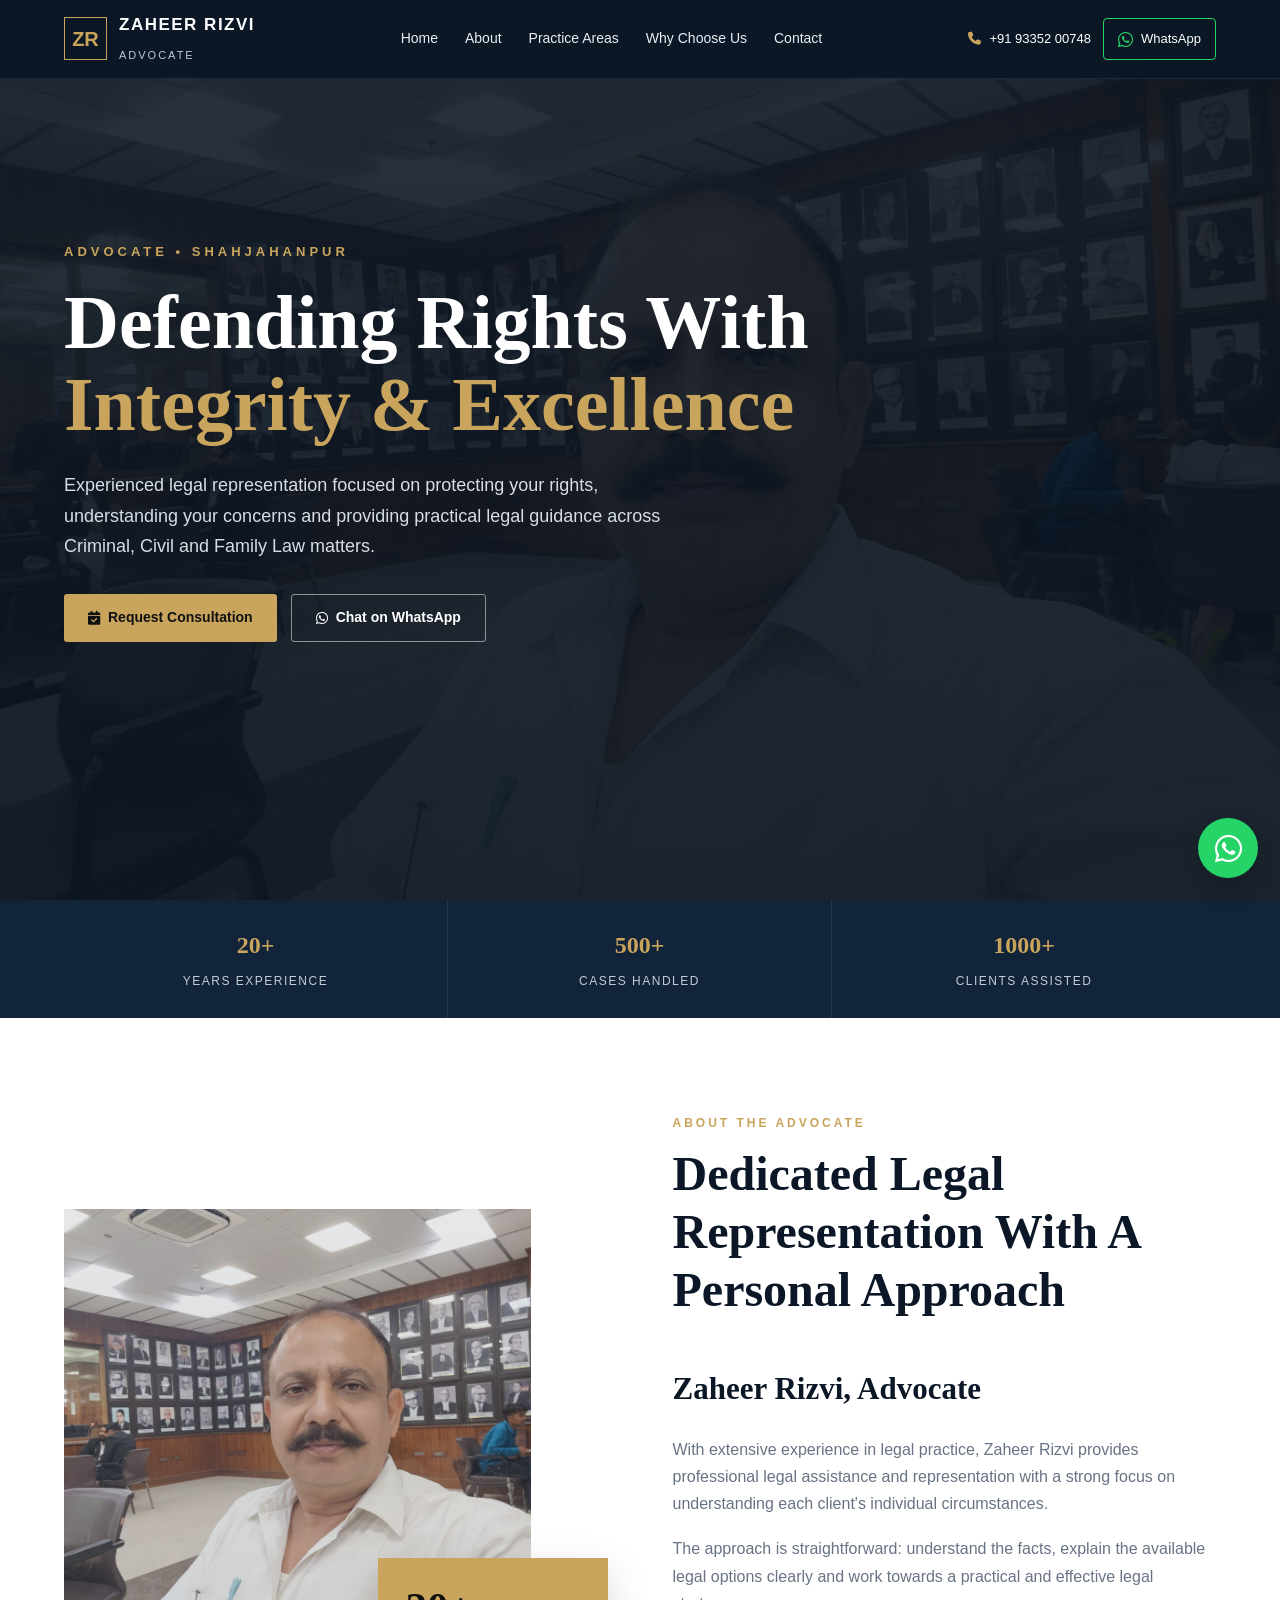
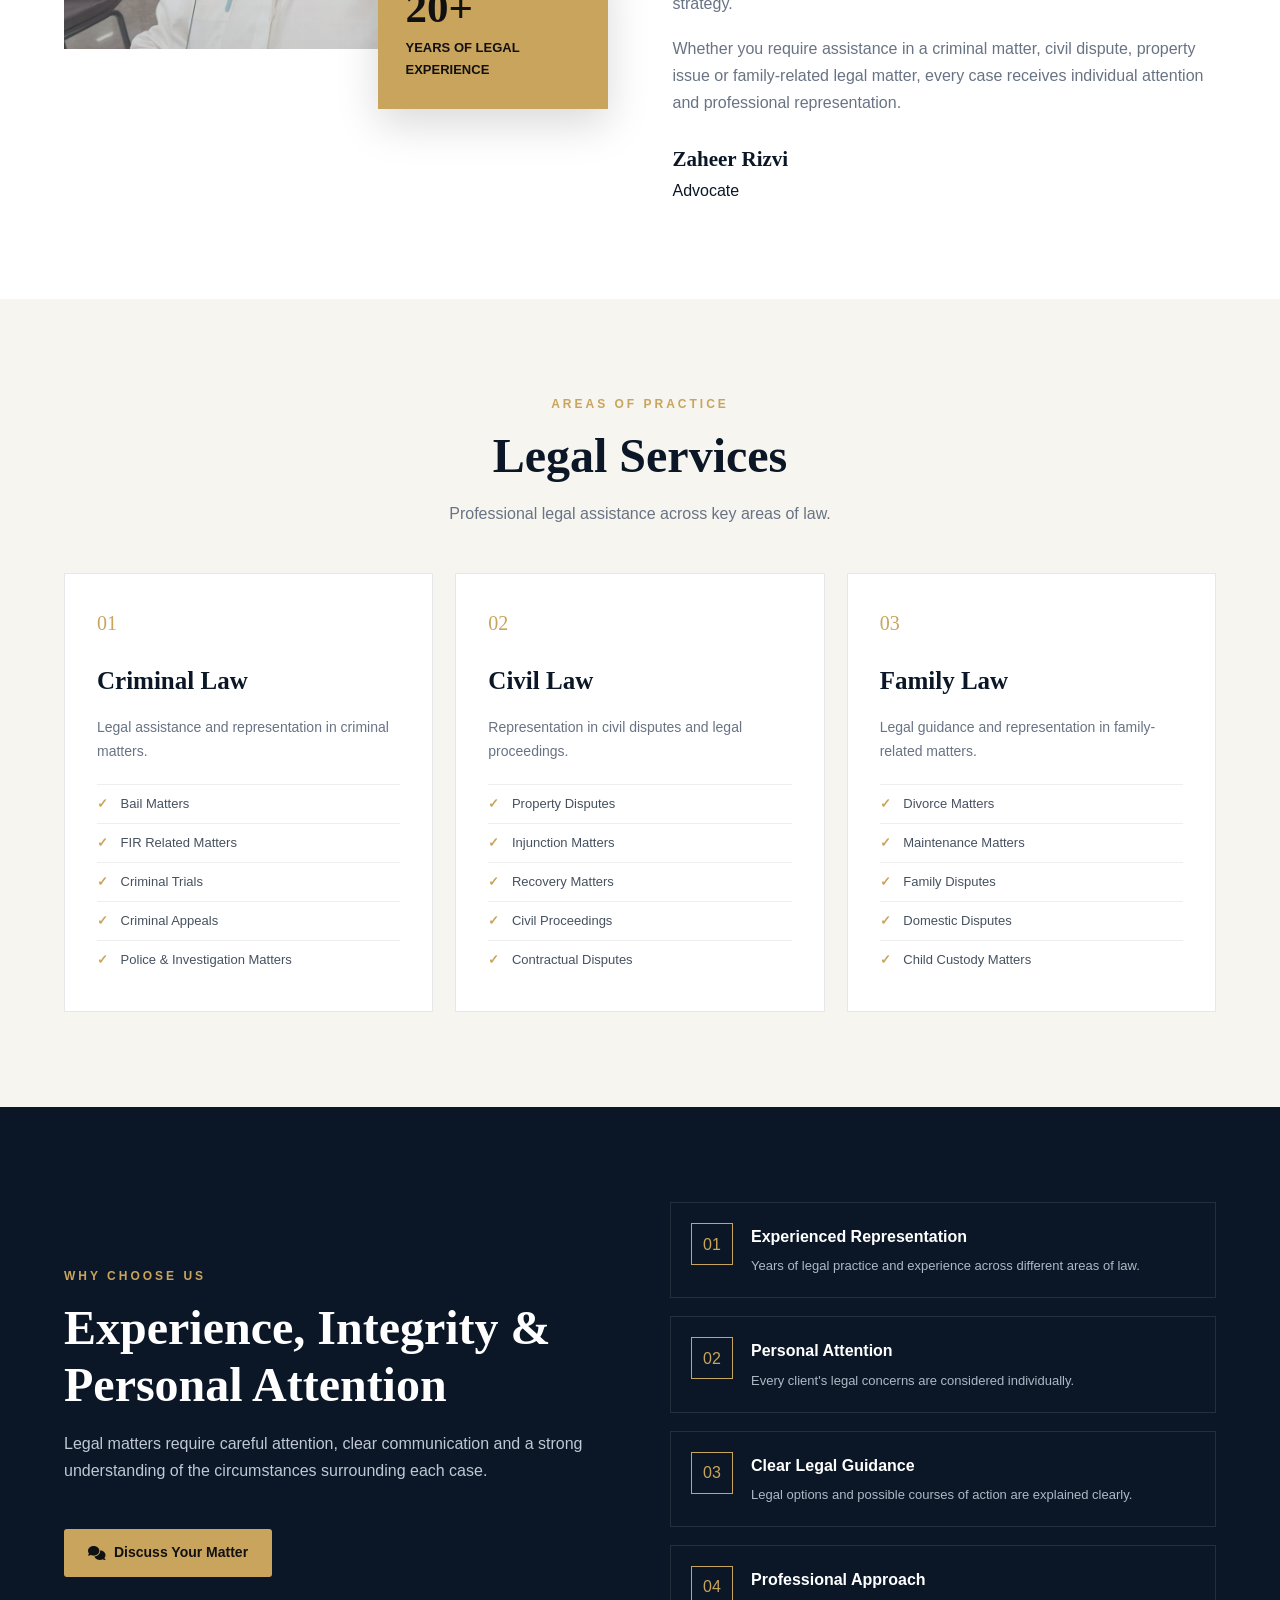
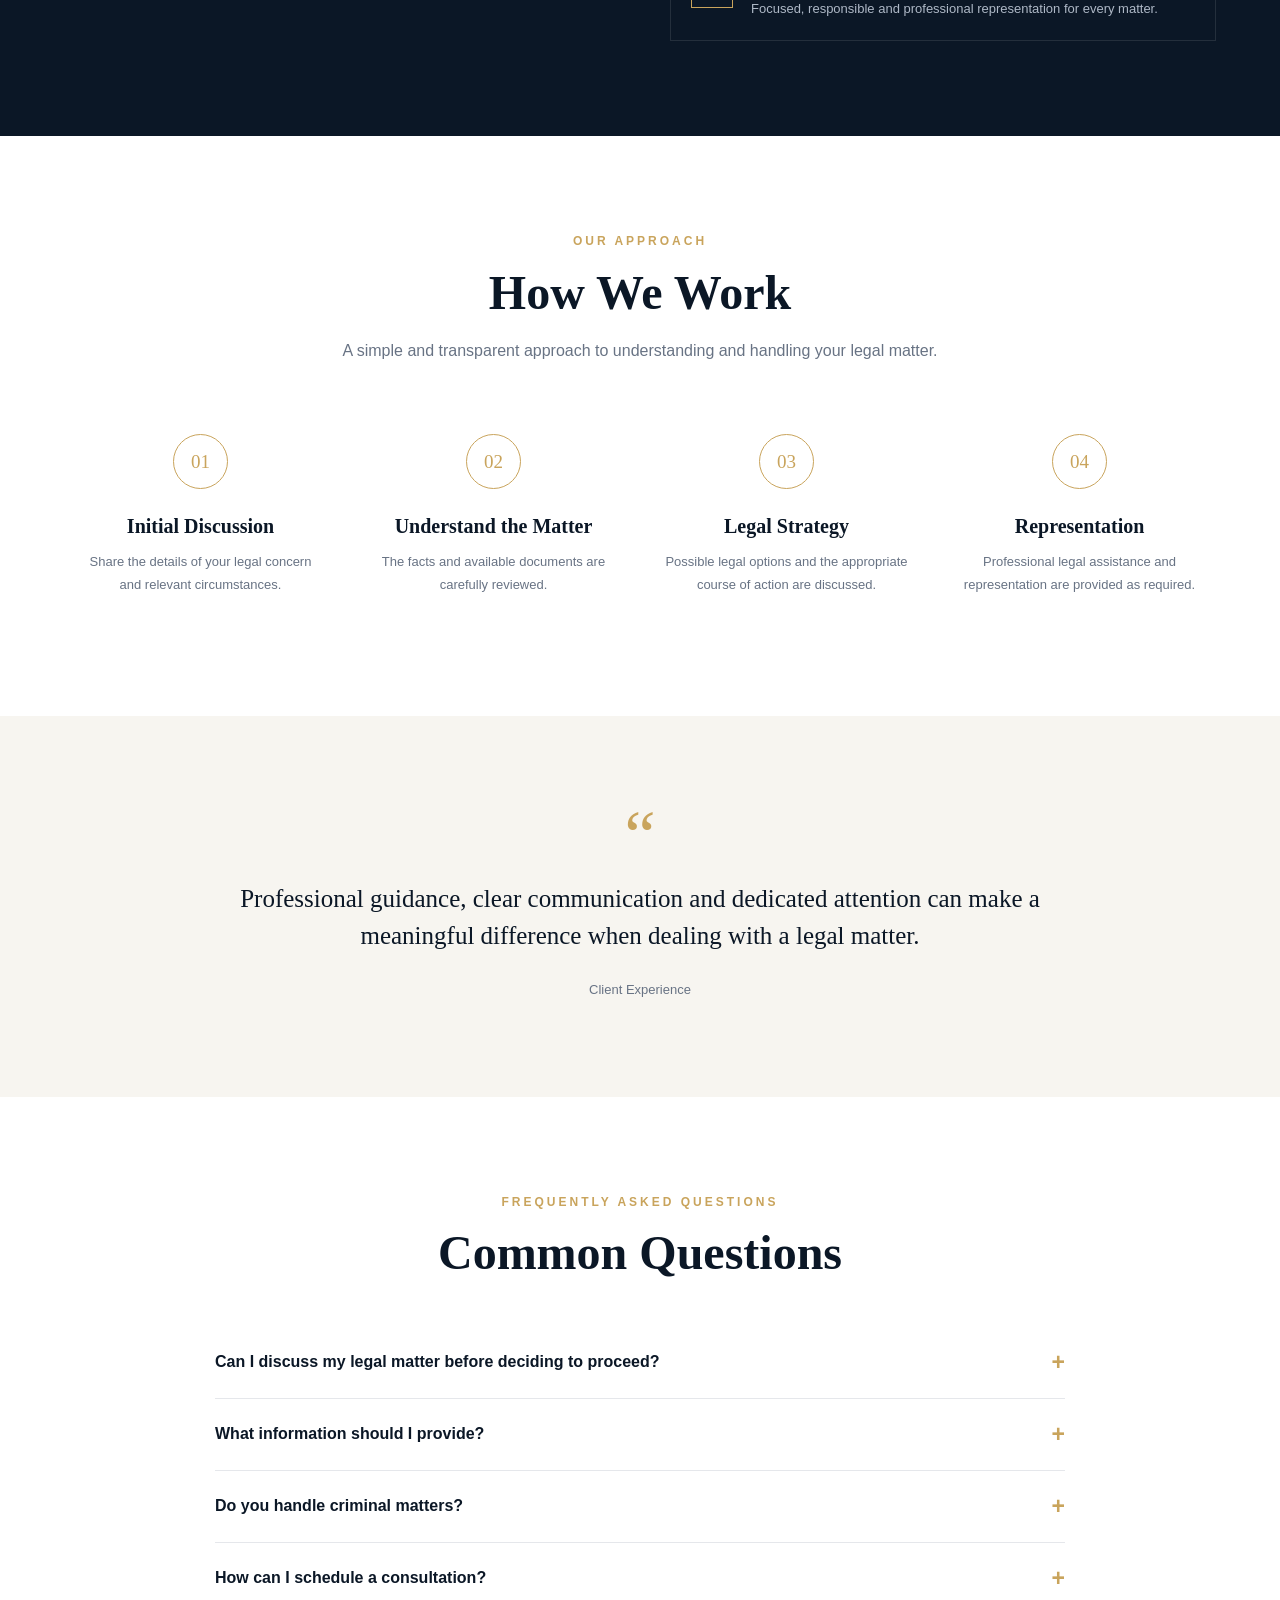
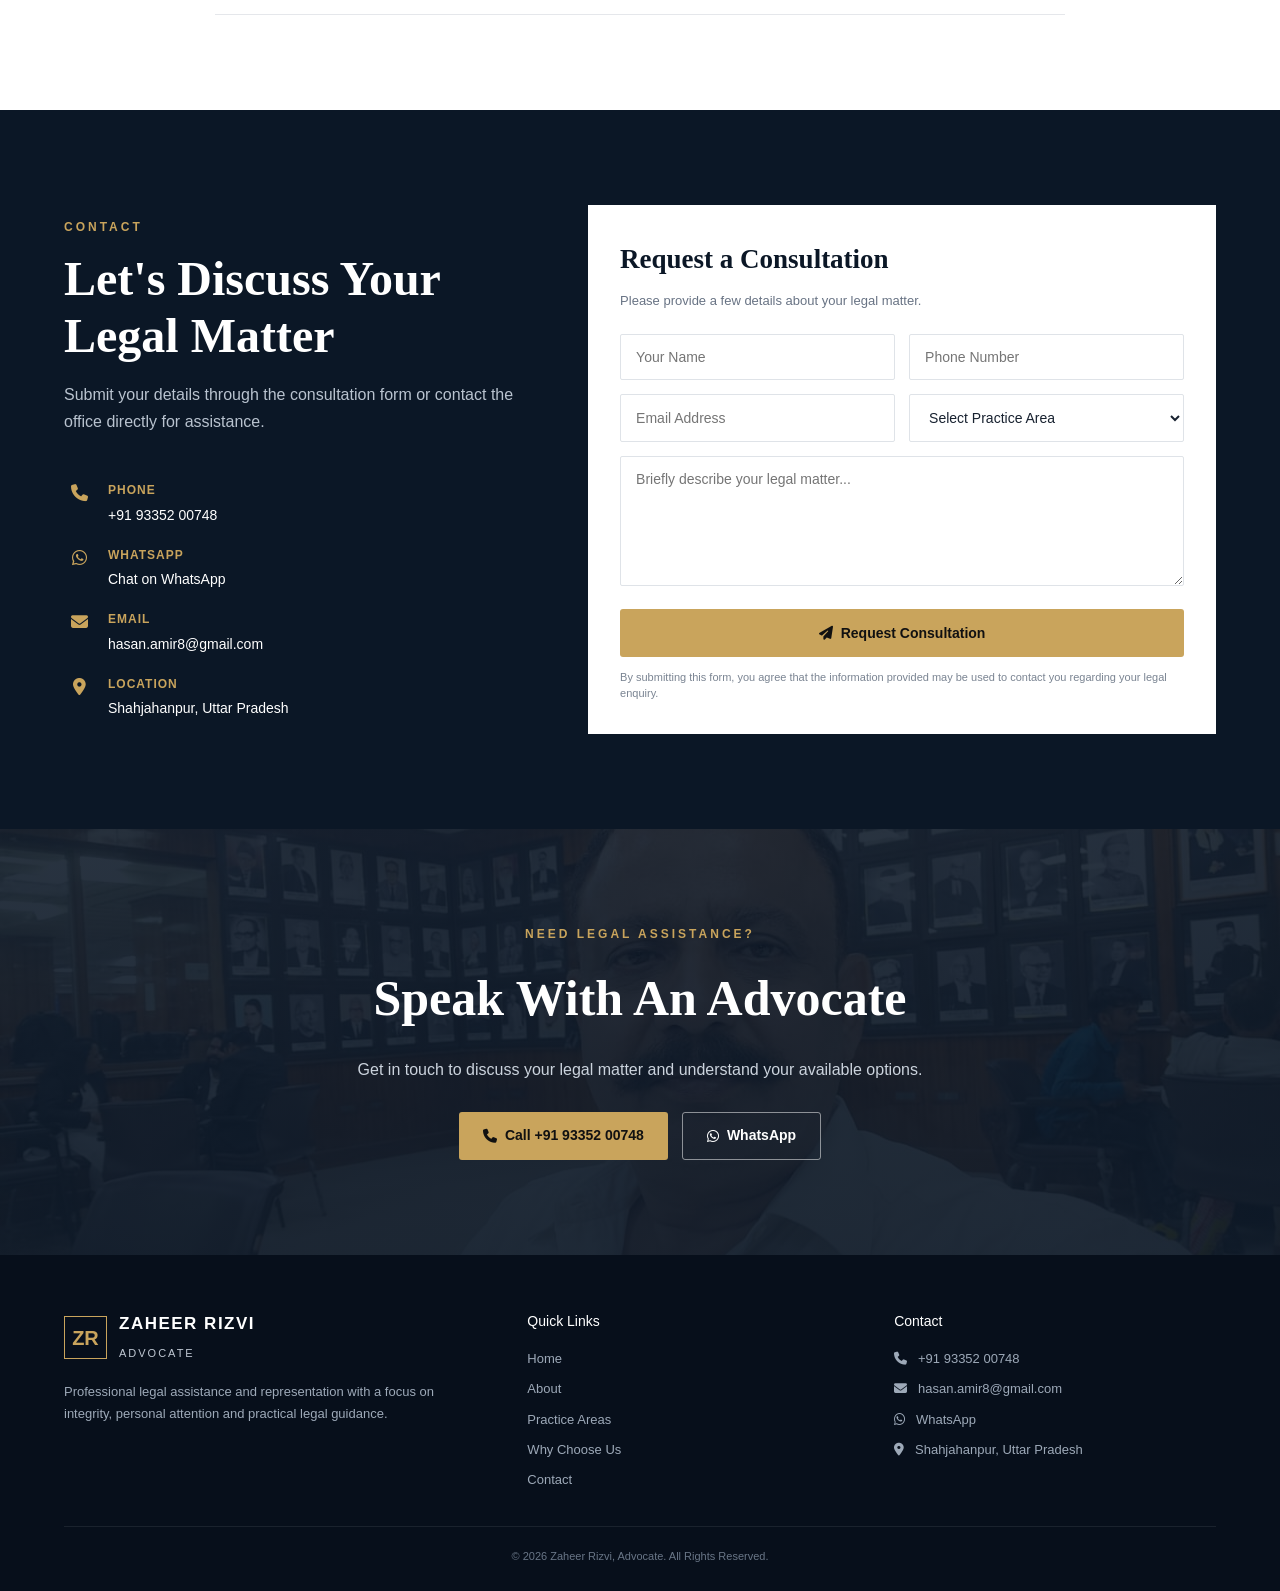
==== commit 05b2a62c: "Update index.html final changes" ====
--- a/index.html
+++ b/index.html
@@ -1,20 +1,27 @@
 <!DOCTYPE html>
 <html lang="en">
 <head>
+
 <meta charset="UTF-8">
 <meta name="viewport" content="width=device-width, initial-scale=1.0">
 
 <title>Zaheer Rizvi | Advocate | Shahjahanpur</title>
 
-<meta name="description" content="Zaheer Rizvi Advocate provides legal assistance and representation in Criminal, Civil and Family Law matters in Shahjahanpur.">
+<meta name="description" content="Zaheer Rizvi Advocate provides professional legal assistance and representation in Criminal, Civil and Family Law matters in Shahjahanpur.">
 
 <meta name="theme-color" content="#0b1726">
 
+<!-- Font Awesome Icons -->
+<link
+    rel="stylesheet"
+    href="https://cdnjs.cloudflare.com/ajax/libs/font-awesome/6.5.2/css/all.min.css"
+>
+
 <style>
 
-/* =========================
+/* =========================================
    RESET
-========================= */
+========================================= */
 
 *{
     margin:0;
@@ -56,9 +63,10 @@
     margin:auto;
 }
 
-/* =========================
-   COLORS
-========================= */
+
+/* =========================================
+   VARIABLES
+========================================= */
 
 :root{
     --navy:#0b1726;
@@ -69,11 +77,13 @@
     --muted:#687384;
     --white:#fff;
     --border:#e5e7eb;
-}
-
-/* =========================
+    --whatsapp:#25D366;
+}
+
+
+/* =========================================
    HEADER
-========================= */
+========================================= */
 
 header{
     position:fixed;
@@ -81,7 +91,7 @@
     left:0;
     width:100%;
     z-index:999;
-    background:rgba(11,23,38,.96);
+    background:rgba(11,23,38,.97);
     backdrop-filter:blur(10px);
     border-bottom:1px solid rgba(255,255,255,.08);
 }
@@ -91,7 +101,7 @@
     display:flex;
     align-items:center;
     justify-content:space-between;
-    gap:25px;
+    gap:20px;
 }
 
 .logo{
@@ -109,7 +119,7 @@
     align-items:center;
     justify-content:center;
     color:var(--gold);
-    font-size:21px;
+    font-size:20px;
     font-weight:bold;
 }
 
@@ -128,7 +138,7 @@
 .nav-links{
     display:flex;
     align-items:center;
-    gap:28px;
+    gap:27px;
 }
 
 .nav-links a{
@@ -144,13 +154,19 @@
 .nav-actions{
     display:flex;
     align-items:center;
-    gap:10px;
+    gap:12px;
 }
 
 .nav-phone{
     color:#fff;
     font-size:13px;
     white-space:nowrap;
+    transition:.3s;
+}
+
+.nav-phone i{
+    color:var(--gold);
+    margin-right:5px;
 }
 
 .nav-phone:hover{
@@ -160,9 +176,10 @@
 .nav-whatsapp{
     display:inline-flex;
     align-items:center;
-    gap:7px;
-    padding:10px 15px;
-    border:1px solid #25D366;
+    justify-content:center;
+    gap:8px;
+    padding:9px 14px;
+    border:1px solid var(--whatsapp);
     color:#fff;
     font-size:13px;
     border-radius:4px;
@@ -170,13 +187,18 @@
     white-space:nowrap;
 }
 
+.nav-whatsapp i{
+    font-size:17px;
+    color:var(--whatsapp);
+}
+
 .nav-whatsapp:hover{
-    background:#25D366;
+    background:var(--whatsapp);
     color:#fff;
 }
 
-.nav-whatsapp span{
-    font-size:13px;
+.nav-whatsapp:hover i{
+    color:#fff;
 }
 
 .menu-toggle{
@@ -184,13 +206,14 @@
     background:none;
     border:none;
     color:#fff;
-    font-size:27px;
+    font-size:26px;
     cursor:pointer;
 }
 
-/* =========================
+
+/* =========================================
    HERO
-========================= */
+========================================= */
 
 .hero{
     min-height:100vh;
@@ -198,7 +221,7 @@
     display:flex;
     align-items:center;
     background:
-        linear-gradient(rgba(7,17,29,.86),rgba(7,17,29,.9)),
+        linear-gradient(rgba(7,17,29,.86),rgba(7,17,29,.92)),
         url("photo_1.jpeg") center/cover no-repeat;
     color:#fff;
     padding-top:78px;
@@ -255,6 +278,10 @@
     border:none;
 }
 
+.btn i{
+    margin-right:8px;
+}
+
 .btn-primary{
     background:var(--gold);
     color:#111;
@@ -275,9 +302,10 @@
     color:var(--navy);
 }
 
-/* =========================
+
+/* =========================================
    INTRO STRIP
-========================= */
+========================================= */
 
 .intro-strip{
     background:var(--navy2);
@@ -313,9 +341,10 @@
     letter-spacing:1.5px;
 }
 
-/* =========================
+
+/* =========================================
    SECTIONS
-========================= */
+========================================= */
 
 section{
     padding:95px 0;
@@ -353,9 +382,10 @@
     color:var(--muted);
 }
 
-/* =========================
+
+/* =========================================
    ABOUT
-========================= */
+========================================= */
 
 .about{
     background:#fff;
@@ -433,9 +463,10 @@
     font-size:21px;
 }
 
-/* =========================
-   PRACTICE AREAS
-========================= */
+
+/* =========================================
+   PRACTICE
+========================================= */
 
 .practice{
     background:var(--light);
@@ -498,9 +529,10 @@
     font-weight:bold;
 }
 
-/* =========================
-   WHY US
-========================= */
+
+/* =========================================
+   WHY
+========================================= */
 
 .why{
     background:var(--navy);
@@ -554,9 +586,10 @@
     font-size:13px;
 }
 
-/* =========================
+
+/* =========================================
    PROCESS
-========================= */
+========================================= */
 
 .process{
     background:#fff;
@@ -599,9 +632,10 @@
     font-size:13px;
 }
 
-/* =========================
+
+/* =========================================
    TESTIMONIAL
-========================= */
+========================================= */
 
 .testimonial{
     background:var(--light);
@@ -633,9 +667,10 @@
     font-size:13px;
 }
 
-/* =========================
+
+/* =========================================
    FAQ
-========================= */
+========================================= */
 
 .faq{
     background:#fff;
@@ -691,9 +726,10 @@
     transform:rotate(45deg);
 }
 
-/* =========================
+
+/* =========================================
    CONSULTATION
-========================= */
+========================================= */
 
 .consultation{
     background:var(--navy);
@@ -718,13 +754,20 @@
 .contact-details{
     margin-top:30px;
     display:grid;
-    gap:15px;
+    gap:17px;
 }
 
 .contact-detail{
     display:flex;
     gap:14px;
     align-items:flex-start;
+}
+
+.contact-detail > div:first-child{
+    width:30px;
+    color:var(--gold);
+    font-size:17px;
+    text-align:center;
 }
 
 .contact-detail strong{
@@ -744,6 +787,11 @@
 .contact-detail a:hover{
     color:var(--gold);
 }
+
+
+/* =========================================
+   FORM
+========================================= */
 
 .form{
     background:#fff;
@@ -807,9 +855,10 @@
     line-height:1.5;
 }
 
-/* =========================
+
+/* =========================================
    CTA
-========================= */
+========================================= */
 
 .cta{
     position:relative;
@@ -836,9 +885,10 @@
     margin-bottom:28px;
 }
 
-/* =========================
+
+/* =========================================
    FOOTER
-========================= */
+========================================= */
 
 footer{
     background:#070f1b;
@@ -903,40 +953,47 @@
     font-size:11px;
 }
 
-/* =========================
+
+/* =========================================
    FLOATING WHATSAPP
-========================= */
+========================================= */
 
 .whatsapp-float{
     position:fixed;
     right:22px;
     bottom:22px;
-    width:56px;
-    height:56px;
-    background:#25D366;
+    width:60px;
+    height:60px;
+    background:var(--whatsapp);
     color:#fff;
     border-radius:50%;
     display:flex;
     align-items:center;
     justify-content:center;
-    font-size:22px;
+    font-size:30px;
     z-index:1000;
     box-shadow:0 8px 25px rgba(0,0,0,.25);
     transition:.3s;
 }
 
+.whatsapp-float i{
+    font-size:31px;
+}
+
 .whatsapp-float:hover{
     transform:scale(1.08);
-}
-
-/* =========================
+    background:#20bd5a;
+}
+
+
+/* =========================================
    RESPONSIVE
-========================= */
-
-@media(max-width:1000px){
+========================================= */
+
+@media(max-width:1100px){
 
     .nav-links{
-        gap:16px;
+        gap:17px;
     }
 
     .nav-phone{
@@ -967,6 +1024,7 @@
         grid-template-columns:1fr 1fr;
     }
 }
+
 
 @media(max-width:760px){
 
@@ -1004,8 +1062,12 @@
     }
 
     .nav-whatsapp{
-        padding:8px 10px;
+        padding:8px 11px;
         font-size:11px;
+    }
+
+    .nav-whatsapp i{
+        font-size:16px;
     }
 
     .intro-grid{
@@ -1051,7 +1113,7 @@
     }
 
     .process-grid{
-        grid-template-columns:1fr 1fr;
+        grid-template-columns:repeat(2,1fr);
     }
 
     .form-row{
@@ -1062,6 +1124,7 @@
         grid-template-columns:1fr;
     }
 }
+
 
 @media(max-width:480px){
 
@@ -1127,48 +1190,89 @@
     .whatsapp-float{
         right:15px;
         bottom:15px;
+        width:55px;
+        height:55px;
+    }
+
+    .whatsapp-float i{
+        font-size:28px;
     }
 }
 
 </style>
+
 </head>
 
+
 <body>
 
-<!-- =========================
+
+<!-- =========================================
      HEADER
-========================= -->
+========================================= -->
 
 <header>
 
 <div class="container navbar">
 
+
 <a href="#home" class="logo">
 
-<div class="logo-mark">ZR</div>
+<div class="logo-mark">
+ZR
+</div>
 
 <div class="logo-text">
-<strong>ZAHEER RIZVI</strong>
-<span>ADVOCATE</span>
+
+<strong>
+ZAHEER RIZVI
+</strong>
+
+<span>
+ADVOCATE
+</span>
+
 </div>
 
 </a>
 
+
 <nav class="nav-links" id="navLinks">
 
-<a href="#home">Home</a>
-<a href="#about">About</a>
-<a href="#practice">Practice Areas</a>
-<a href="#why">Why Choose Us</a>
-<a href="#contact">Contact</a>
+<a href="#home">
+Home
+</a>
+
+<a href="#about">
+About
+</a>
+
+<a href="#practice">
+Practice Areas
+</a>
+
+<a href="#why">
+Why Choose Us
+</a>
+
+<a href="#contact">
+Contact
+</a>
 
 </nav>
 
+
 <div class="nav-actions">
 
-<a href="tel:+919335200748" class="nav-phone">
-☎ +91 93352 00748
+
+<a
+href="tel:+919335200748"
+class="nav-phone"
+>
+<i class="fa-solid fa-phone"></i>
++91 93352 00748
 </a>
+
 
 <a
 href="https://wa.me/919335200748?text=Hello%20Zaheer%20Rizvi%2C%20I%20would%20like%20to%20schedule%20a%20legal%20consultation."
@@ -1177,51 +1281,84 @@
 rel="noopener"
 aria-label="Chat with Zaheer Rizvi on WhatsApp"
 >
-<span>◉</span>
+
+<i class="fa-brands fa-whatsapp"></i>
+
 WhatsApp
+
 </a>
 
-</div>
-
-<button class="menu-toggle" onclick="toggleMenu()" aria-label="Open menu">
-☰
+
+</div>
+
+
+<button
+class="menu-toggle"
+onclick="toggleMenu()"
+aria-label="Open menu"
+>
+
+<i class="fa-solid fa-bars"></i>
+
 </button>
 
+
 </div>
 
 </header>
 
 
-<!-- =========================
+
+<!-- =========================================
      HERO
-========================= -->
+========================================= -->
 
 <section class="hero" id="home">
 
 <div class="container">
 
 <div class="hero-content">
+
 
 <div class="hero-kicker">
 Advocate • Shahjahanpur
 </div>
 
+
 <h1>
+
 Defending Rights With
-<span>Integrity & Excellence</span>
+
+<span>
+Integrity & Excellence
+</span>
+
 </h1>
 
+
 <p>
+
 Experienced legal representation focused on protecting your rights,
 understanding your concerns and providing practical legal guidance
 across Criminal, Civil and Family Law matters.
+
 </p>
 
+
 <div class="hero-buttons">
 
-<a href="#contact" class="btn btn-primary">
+
+<a
+href="#contact"
+class="btn btn-primary"
+>
+
+<i class="fa-solid fa-calendar-check"></i>
+
 Request Consultation
+
 </a>
+
 
 <a
 href="https://wa.me/919335200748?text=Hello%20Zaheer%20Rizvi%2C%20I%20would%20like%20to%20schedule%20a%20legal%20consultation."
@@ -1229,10 +1366,16 @@
 rel="noopener"
 class="btn btn-outline"
 >
+
+<i class="fa-brands fa-whatsapp"></i>
+
 Chat on WhatsApp
+
 </a>
 
-</div>
+
+</div>
+
 
 </div>
 
@@ -1241,49 +1384,79 @@
 </section>
 
 
-<!-- =========================
+
+<!-- =========================================
      INTRO STRIP
-========================= -->
+========================================= -->
 
 <div class="intro-strip">
 
 <div class="container intro-grid">
 
+
 <div class="intro-item">
-<strong>20+</strong>
-<span>Years Experience</span>
-</div>
+
+<strong>
+20+
+</strong>
+
+<span>
+Years Experience
+</span>
+
+</div>
+
 
 <div class="intro-item">
-<strong>500+</strong>
-<span>Cases Handled</span>
-</div>
+
+<strong>
+500+
+</strong>
+
+<span>
+Cases Handled
+</span>
+
+</div>
+
 
 <div class="intro-item">
-<strong>1000+</strong>
-<span>Clients Assisted</span>
-</div>
-
-</div>
-
-</div>
-
-
-<!-- =========================
+
+<strong>
+1000+
+</strong>
+
+<span>
+Clients Assisted
+</span>
+
+</div>
+
+
+</div>
+
+</div>
+
+
+
+<!-- =========================================
      ABOUT
-========================= -->
+========================================= -->
 
 <section class="about" id="about">
 
 <div class="container about-grid">
 
+
 <div class="about-images">
 
 <div class="about-image-main"></div>
 
 <div class="about-box">
 
-<strong>20+</strong>
+<strong>
+20+
+</strong>
 
 <span>
 Years of Legal Experience
@@ -1294,7 +1467,9 @@
 </div>
 
 
+
 <div class="about-content">
+
 
 <div class="section-heading">
 
@@ -1308,9 +1483,11 @@
 
 </div>
 
+
 <h3>
 Zaheer Rizvi, Advocate
 </h3>
+
 
 <p>
 With extensive experience in legal practice, Zaheer Rizvi provides
@@ -1318,25 +1495,33 @@
 on understanding each client's individual circumstances.
 </p>
 
+
 <p>
 The approach is straightforward: understand the facts, explain the
 available legal options clearly and work towards a practical and
 effective legal strategy.
 </p>
 
+
 <p>
 Whether you require assistance in a criminal matter, civil dispute,
 property issue or family-related legal matter, every case receives
 individual attention and professional representation.
 </p>
 
+
 <div class="signature">
 
-<strong>Zaheer Rizvi</strong>
-
-<span>Advocate</span>
-
-</div>
+<strong>
+Zaheer Rizvi
+</strong>
+
+<span>
+Advocate
+</span>
+
+</div>
+
 
 </div>
 
@@ -1345,13 +1530,15 @@
 </section>
 
 
-<!-- =========================
+
+<!-- =========================================
      PRACTICE AREAS
-========================= -->
+========================================= -->
 
 <section class="practice" id="practice">
 
 <div class="container">
+
 
 <div class="section-heading center">
 
@@ -1370,10 +1557,9 @@
 </div>
 
 
+
 <div class="practice-grid">
 
-
-<!-- Criminal -->
 
 <div class="practice-card">
 
@@ -1390,17 +1576,32 @@
 </p>
 
 <ul>
-<li>Bail Matters</li>
-<li>FIR Related Matters</li>
-<li>Criminal Trials</li>
-<li>Criminal Appeals</li>
-<li>Police & Investigation Matters</li>
+
+<li>
+Bail Matters
+</li>
+
+<li>
+FIR Related Matters
+</li>
+
+<li>
+Criminal Trials
+</li>
+
+<li>
+Criminal Appeals
+</li>
+
+<li>
+Police & Investigation Matters
+</li>
+
 </ul>
 
 </div>
 
 
-<!-- Civil -->
 
 <div class="practice-card">
 
@@ -1417,17 +1618,32 @@
 </p>
 
 <ul>
-<li>Property Disputes</li>
-<li>Injunction Matters</li>
-<li>Recovery Matters</li>
-<li>Civil Proceedings</li>
-<li>Contractual Disputes</li>
+
+<li>
+Property Disputes
+</li>
+
+<li>
+Injunction Matters
+</li>
+
+<li>
+Recovery Matters
+</li>
+
+<li>
+Civil Proceedings
+</li>
+
+<li>
+Contractual Disputes
+</li>
+
 </ul>
 
 </div>
 
 
-<!-- Family -->
 
 <div class="practice-card">
 
@@ -1444,15 +1660,32 @@
 </p>
 
 <ul>
-<li>Divorce Matters</li>
-<li>Maintenance Matters</li>
-<li>Family Disputes</li>
-<li>Domestic Disputes</li>
-<li>Child Custody Matters</li>
+
+<li>
+Divorce Matters
+</li>
+
+<li>
+Maintenance Matters
+</li>
+
+<li>
+Family Disputes
+</li>
+
+<li>
+Domestic Disputes
+</li>
+
+<li>
+Child Custody Matters
+</li>
+
 </ul>
 
 </div>
 
+
 </div>
 
 </div>
@@ -1460,13 +1693,15 @@
 </section>
 
 
-<!-- =========================
+
+<!-- =========================================
      WHY CHOOSE US
-========================= -->
+========================================= -->
 
 <section class="why" id="why">
 
 <div class="container why-grid">
+
 
 <div>
 
@@ -1487,11 +1722,20 @@
 
 </div>
 
-<a href="#contact" class="btn btn-primary">
+
+<a
+href="#contact"
+class="btn btn-primary"
+>
+
+<i class="fa-solid fa-comments"></i>
+
 Discuss Your Matter
+
 </a>
 
 </div>
+
 
 
 <div class="why-list">
@@ -1518,6 +1762,7 @@
 </div>
 
 
+
 <div class="why-item">
 
 <div class="why-icon">
@@ -1539,6 +1784,7 @@
 </div>
 
 
+
 <div class="why-item">
 
 <div class="why-icon">
@@ -1560,6 +1806,7 @@
 </div>
 
 
+
 <div class="why-item">
 
 <div class="why-icon">
@@ -1580,6 +1827,7 @@
 
 </div>
 
+
 </div>
 
 </div>
@@ -1587,13 +1835,15 @@
 </section>
 
 
-<!-- =========================
+
+<!-- =========================================
      PROCESS
-========================= -->
+========================================= -->
 
 <section class="process">
 
 <div class="container">
+
 
 <div class="section-heading center">
 
@@ -1612,6 +1862,7 @@
 </div>
 
 
+
 <div class="process-grid">
 
 
@@ -1632,6 +1883,7 @@
 </div>
 
 
+
 <div class="process-item">
 
 <div class="process-number">
@@ -1649,6 +1901,7 @@
 </div>
 
 
+
 <div class="process-item">
 
 <div class="process-number">
@@ -1666,6 +1919,7 @@
 </div>
 
 
+
 <div class="process-item">
 
 <div class="process-number">
@@ -1682,6 +1936,7 @@
 
 </div>
 
+
 </div>
 
 </div>
@@ -1689,9 +1944,10 @@
 </section>
 
 
-<!-- =========================
+
+<!-- =========================================
      TESTIMONIAL
-========================= -->
+========================================= -->
 
 <section class="testimonial">
 
@@ -1719,13 +1975,15 @@
 </section>
 
 
-<!-- =========================
+
+<!-- =========================================
      FAQ
-========================= -->
+========================================= -->
 
 <section class="faq">
 
 <div class="container">
+
 
 <div class="section-heading center">
 
@@ -1740,15 +1998,25 @@
 </div>
 
 
+
 <div class="faq-wrap">
 
 
 <div class="faq-item">
 
-<button class="faq-question" onclick="toggleFaq(this)">
+<button
+class="faq-question"
+onclick="toggleFaq(this)"
+>
+
 Can I discuss my legal matter before deciding to proceed?
-<span>+</span>
+
+<span>
++
+</span>
+
 </button>
+
 
 <div class="faq-answer">
 
@@ -1762,12 +2030,22 @@
 </div>
 
 
+
 <div class="faq-item">
 
-<button class="faq-question" onclick="toggleFaq(this)">
+<button
+class="faq-question"
+onclick="toggleFaq(this)"
+>
+
 What information should I provide?
-<span>+</span>
+
+<span>
++
+</span>
+
 </button>
+
 
 <div class="faq-answer">
 
@@ -1782,12 +2060,22 @@
 </div>
 
 
+
 <div class="faq-item">
 
-<button class="faq-question" onclick="toggleFaq(this)">
+<button
+class="faq-question"
+onclick="toggleFaq(this)"
+>
+
 Do you handle criminal matters?
-<span>+</span>
+
+<span>
++
+</span>
+
 </button>
+
 
 <div class="faq-answer">
 
@@ -1801,12 +2089,22 @@
 </div>
 
 
+
 <div class="faq-item">
 
-<button class="faq-question" onclick="toggleFaq(this)">
+<button
+class="faq-question"
+onclick="toggleFaq(this)"
+>
+
 How can I schedule a consultation?
-<span>+</span>
+
+<span>
++
+</span>
+
 </button>
+
 
 <div class="faq-answer">
 
@@ -1827,9 +2125,10 @@
 </section>
 
 
-<!-- =========================
-     CONSULTATION
-========================= -->
+
+<!-- =========================================
+     CONSULTATION / CONTACT
+========================================= -->
 
 <section class="consultation" id="contact">
 
@@ -1837,6 +2136,7 @@
 
 
 <div>
+
 
 <div class="section-heading">
 
@@ -1856,16 +2156,21 @@
 </div>
 
 
+
 <div class="contact-details">
 
 
 <div class="contact-detail">
 
-<div>☎</div>
-
 <div>
-
-<strong>Phone</strong>
+<i class="fa-solid fa-phone"></i>
+</div>
+
+<div>
+
+<strong>
+Phone
+</strong>
 
 <a href="tel:+919335200748">
 +91 93352 00748
@@ -1876,20 +2181,27 @@
 </div>
 
 
+
 <div class="contact-detail">
 
-<div>◉</div>
-
 <div>
-
-<strong>WhatsApp</strong>
+<i class="fa-brands fa-whatsapp"></i>
+</div>
+
+<div>
+
+<strong>
+WhatsApp
+</strong>
 
 <a
 href="https://wa.me/919335200748?text=Hello%20Zaheer%20Rizvi%2C%20I%20would%20like%20to%20schedule%20a%20legal%20consultation."
 target="_blank"
 rel="noopener"
 >
+
 Chat on WhatsApp
+
 </a>
 
 </div>
@@ -1897,13 +2209,18 @@
 </div>
 
 
+
 <div class="contact-detail">
 
-<div>✉</div>
-
 <div>
-
-<strong>Email</strong>
+<i class="fa-solid fa-envelope"></i>
+</div>
+
+<div>
+
+<strong>
+Email
+</strong>
 
 <a href="mailto:hasan.amir8@gmail.com">
 hasan.amir8@gmail.com
@@ -1914,13 +2231,18 @@
 </div>
 
 
+
 <div class="contact-detail">
 
-<div>⌖</div>
-
 <div>
-
-<strong>Location</strong>
+<i class="fa-solid fa-location-dot"></i>
+</div>
+
+<div>
+
+<strong>
+Location
+</strong>
 
 <span>
 Shahjahanpur, Uttar Pradesh
@@ -1936,11 +2258,13 @@
 </div>
 
 
-<!-- =========================
+
+<!-- =========================================
      FORM
-========================= -->
+========================================= -->
 
 <div>
+
 
 <form
 class="form"
@@ -1948,16 +2272,18 @@
 method="POST"
 >
 
+
 <h3 class="form-title">
 Request a Consultation
 </h3>
 
+
 <p class="form-subtitle">
 Please provide a few details about your legal matter.
 </p>
 
 
-<!-- FormSubmit Settings -->
+<!-- FormSubmit configuration -->
 
 <input
 type="hidden"
@@ -1985,6 +2311,7 @@
 
 
 <div class="form-row">
+
 
 <input
 type="text"
@@ -1994,6 +2321,7 @@
 required
 >
 
+
 <input
 type="tel"
 name="phone"
@@ -2002,10 +2330,13 @@
 required
 >
 
-</div>
+
+</div>
+
 
 
 <div class="form-row">
+
 
 <input
 type="email"
@@ -2015,6 +2346,7 @@
 required
 >
 
+
 <select
 name="practice_area"
 required
@@ -2046,7 +2378,9 @@
 
 </select>
 
-</div>
+
+</div>
+
 
 
 <textarea
@@ -2056,21 +2390,31 @@
 ></textarea>
 
 
+
 <button
 class="btn btn-primary"
 type="submit"
 >
+
+<i class="fa-solid fa-paper-plane"></i>
+
 Request Consultation
+
 </button>
 
 
+
 <p class="form-note">
+
 By submitting this form, you agree that the information provided
 may be used to contact you regarding your legal enquiry.
+
 </p>
 
+
 </form>
 
+
 </div>
 
 </div>
@@ -2078,36 +2422,50 @@
 </section>
 
 
-<!-- =========================
+
+<!-- =========================================
      CTA
-========================= -->
+========================================= -->
 
 <section class="cta">
 
 <div class="container">
 
 <div class="cta-inner">
+
 
 <div class="eyebrow">
 Need Legal Assistance?
 </div>
+
 
 <h2>
 Speak With An Advocate
 </h2>
 
+
 <p>
 Get in touch to discuss your legal matter and understand your available options.
 </p>
 
-<div class="hero-buttons" style="justify-content:center;">
+
+<div
+class="hero-buttons"
+style="justify-content:center;"
+>
+
 
 <a
 href="tel:+919335200748"
 class="btn btn-primary"
 >
+
+<i class="fa-solid fa-phone"></i>
+
 Call +91 93352 00748
+
 </a>
+
 
 <a
 href="https://wa.me/919335200748?text=Hello%20Zaheer%20Rizvi%2C%20I%20would%20like%20to%20schedule%20a%20legal%20consultation."
@@ -2115,9 +2473,14 @@
 rel="noopener"
 class="btn btn-outline"
 >
+
+<i class="fa-brands fa-whatsapp"></i>
+
 WhatsApp
+
 </a>
 
+
 </div>
 
 </div>
@@ -2127,18 +2490,21 @@
 </section>
 
 
-<!-- =========================
+
+<!-- =========================================
      FOOTER
-========================= -->
+========================================= -->
 
 <footer>
 
 <div class="container">
 
+
 <div class="footer-grid">
 
 
 <div class="footer-brand">
+
 
 <a href="#home" class="logo">
 
@@ -2159,20 +2525,25 @@
 </div>
 
 </a>
+
 
 <p>
 Professional legal assistance and representation with a focus on
 integrity, personal attention and practical legal guidance.
 </p>
 
-</div>
+
+</div>
+
 
 
 <div>
+
 
 <div class="footer-title">
 Quick Links
 </div>
+
 
 <div class="footer-links">
 
@@ -2198,43 +2569,59 @@
 
 </div>
 
-</div>
+
+</div>
+
 
 
 <div>
+
 
 <div class="footer-title">
 Contact
 </div>
 
+
 <div class="footer-contact">
 
 <a href="tel:+919335200748">
-+91 93352 00748
+<i class="fa-solid fa-phone"></i>
+&nbsp; +91 93352 00748
 </a>
 
+
 <a href="mailto:hasan.amir8@gmail.com">
-hasan.amir8@gmail.com
+<i class="fa-solid fa-envelope"></i>
+&nbsp; hasan.amir8@gmail.com
 </a>
+
 
 <a
 href="https://wa.me/919335200748"
 target="_blank"
 rel="noopener"
 >
-WhatsApp
+
+<i class="fa-brands fa-whatsapp"></i>
+&nbsp; WhatsApp
+
 </a>
 
+
 <span>
-Shahjahanpur, Uttar Pradesh
+<i class="fa-solid fa-location-dot"></i>
+&nbsp; Shahjahanpur, Uttar Pradesh
 </span>
 
-</div>
-
-</div>
-
-
-</div>
+
+</div>
+
+
+</div>
+
+
+</div>
+
 
 
 <div class="copyright">
@@ -2243,14 +2630,16 @@
 
 </div>
 
+
 </div>
 
 </footer>
 
 
-<!-- =========================
+
+<!-- =========================================
      FLOATING WHATSAPP
-========================= -->
+========================================= -->
 
 <a
 href="https://wa.me/919335200748?text=Hello%20Zaheer%20Rizvi%2C%20I%20would%20like%20to%20schedule%20a%20legal%20consultation."
@@ -2260,19 +2649,22 @@
 aria-label="Chat on WhatsApp"
 title="Chat on WhatsApp"
 >
-◉
+
+<i class="fa-brands fa-whatsapp"></i>
+
 </a>
 
 
-<!-- =========================
+
+<!-- =========================================
      JAVASCRIPT
-========================= -->
+========================================= -->
 
 <script>
 
-/* =========================
+/* =========================================
    MOBILE MENU
-========================= */
+========================================= */
 
 function toggleMenu(){
 
@@ -2283,28 +2675,33 @@
 }
 
 
-/* Close menu after clicking link */
+/* Close mobile menu when clicking a link */
 
 document.querySelectorAll(".nav-links a").forEach(function(link){
 
     link.addEventListener("click", function(){
 
-        document.getElementById("navLinks").classList.remove("active");
+        document
+        .getElementById("navLinks")
+        .classList
+        .remove("active");
 
     });
 
 });
 
 
-/* =========================
+/* =========================================
    FAQ
-========================= */
+========================================= */
 
 function toggleFaq(button){
 
     const item = button.parentElement;
 
-    const allItems = document.querySelectorAll(".faq-item");
+    const allItems =
+        document.querySelectorAll(".faq-item");
+
 
     allItems.forEach(function(otherItem){
 
@@ -2316,19 +2713,21 @@
 
     });
 
+
     item.classList.toggle("active");
 
 }
 
 
-/* =========================
+/* =========================================
    CURRENT YEAR
-========================= */
+========================================= */
 
 document.getElementById("year").textContent =
     new Date().getFullYear();
 
 </script>
 
+
 </body>
 </html>
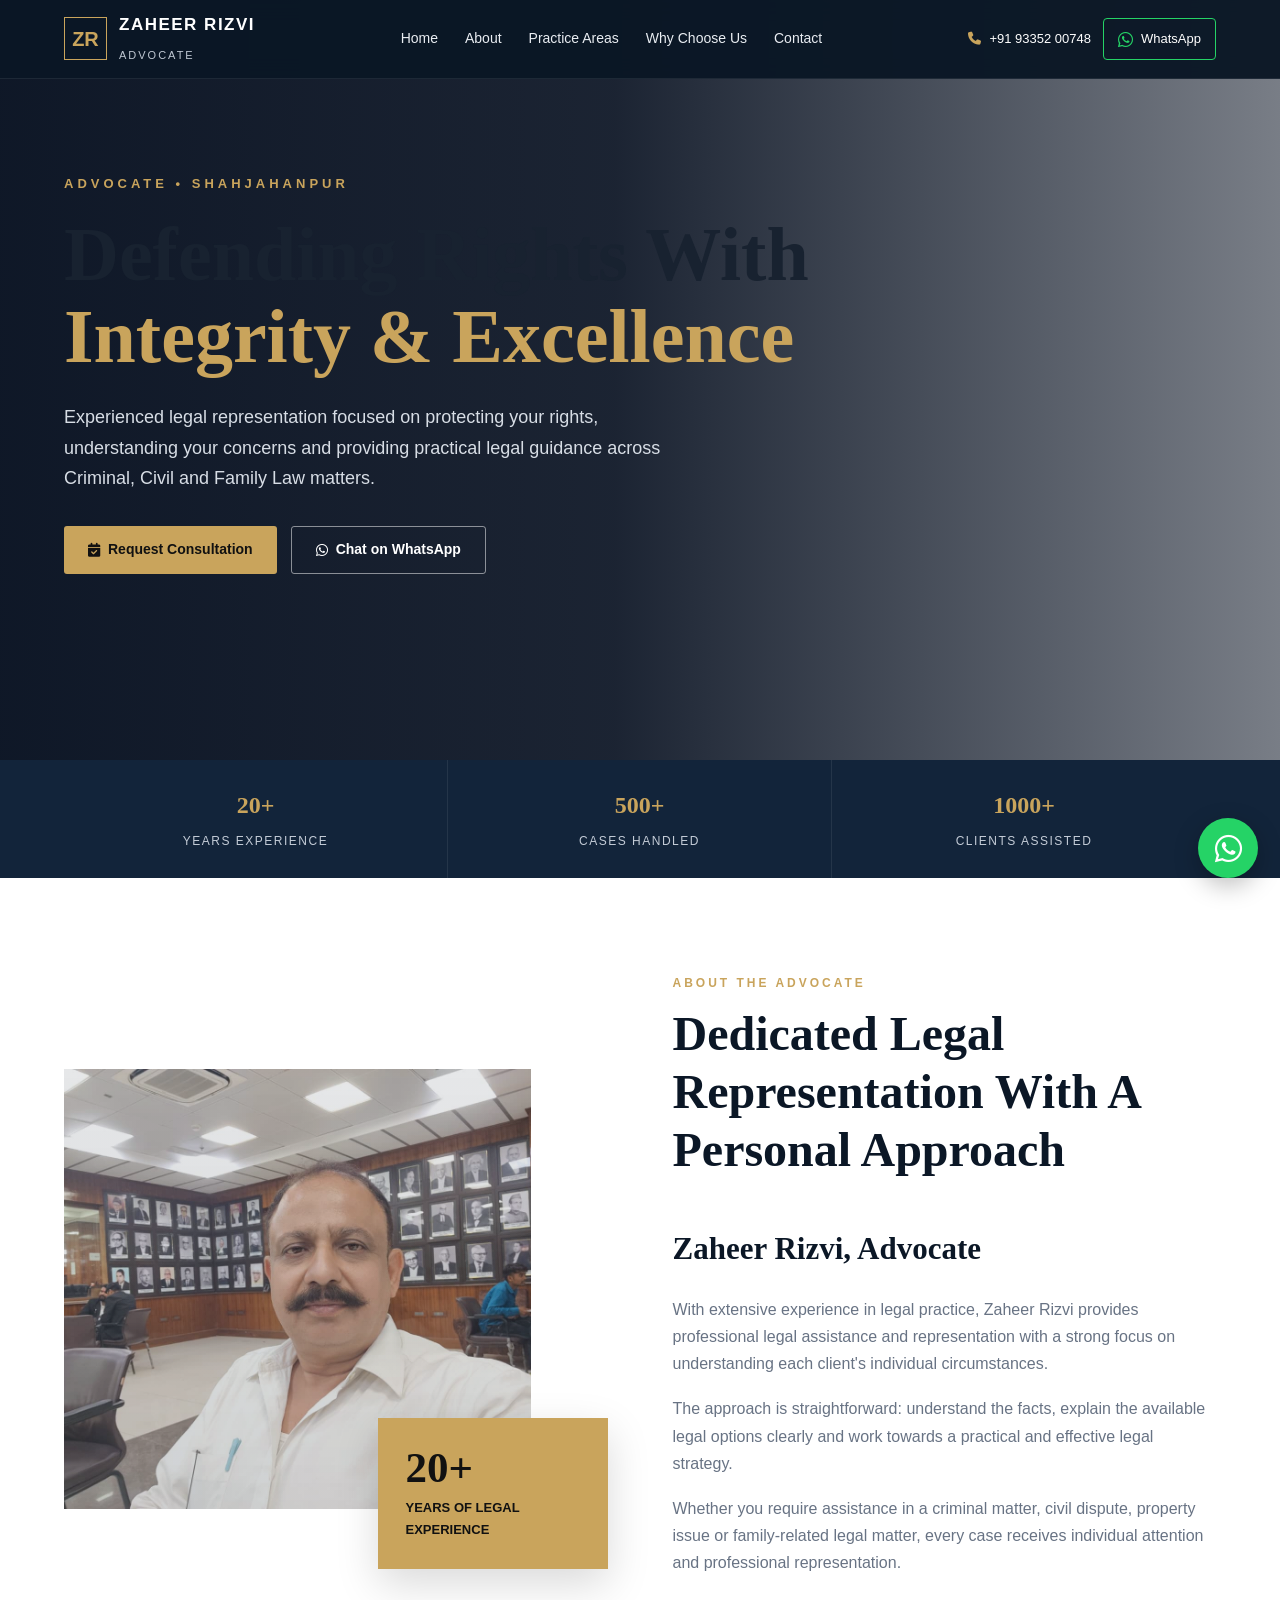
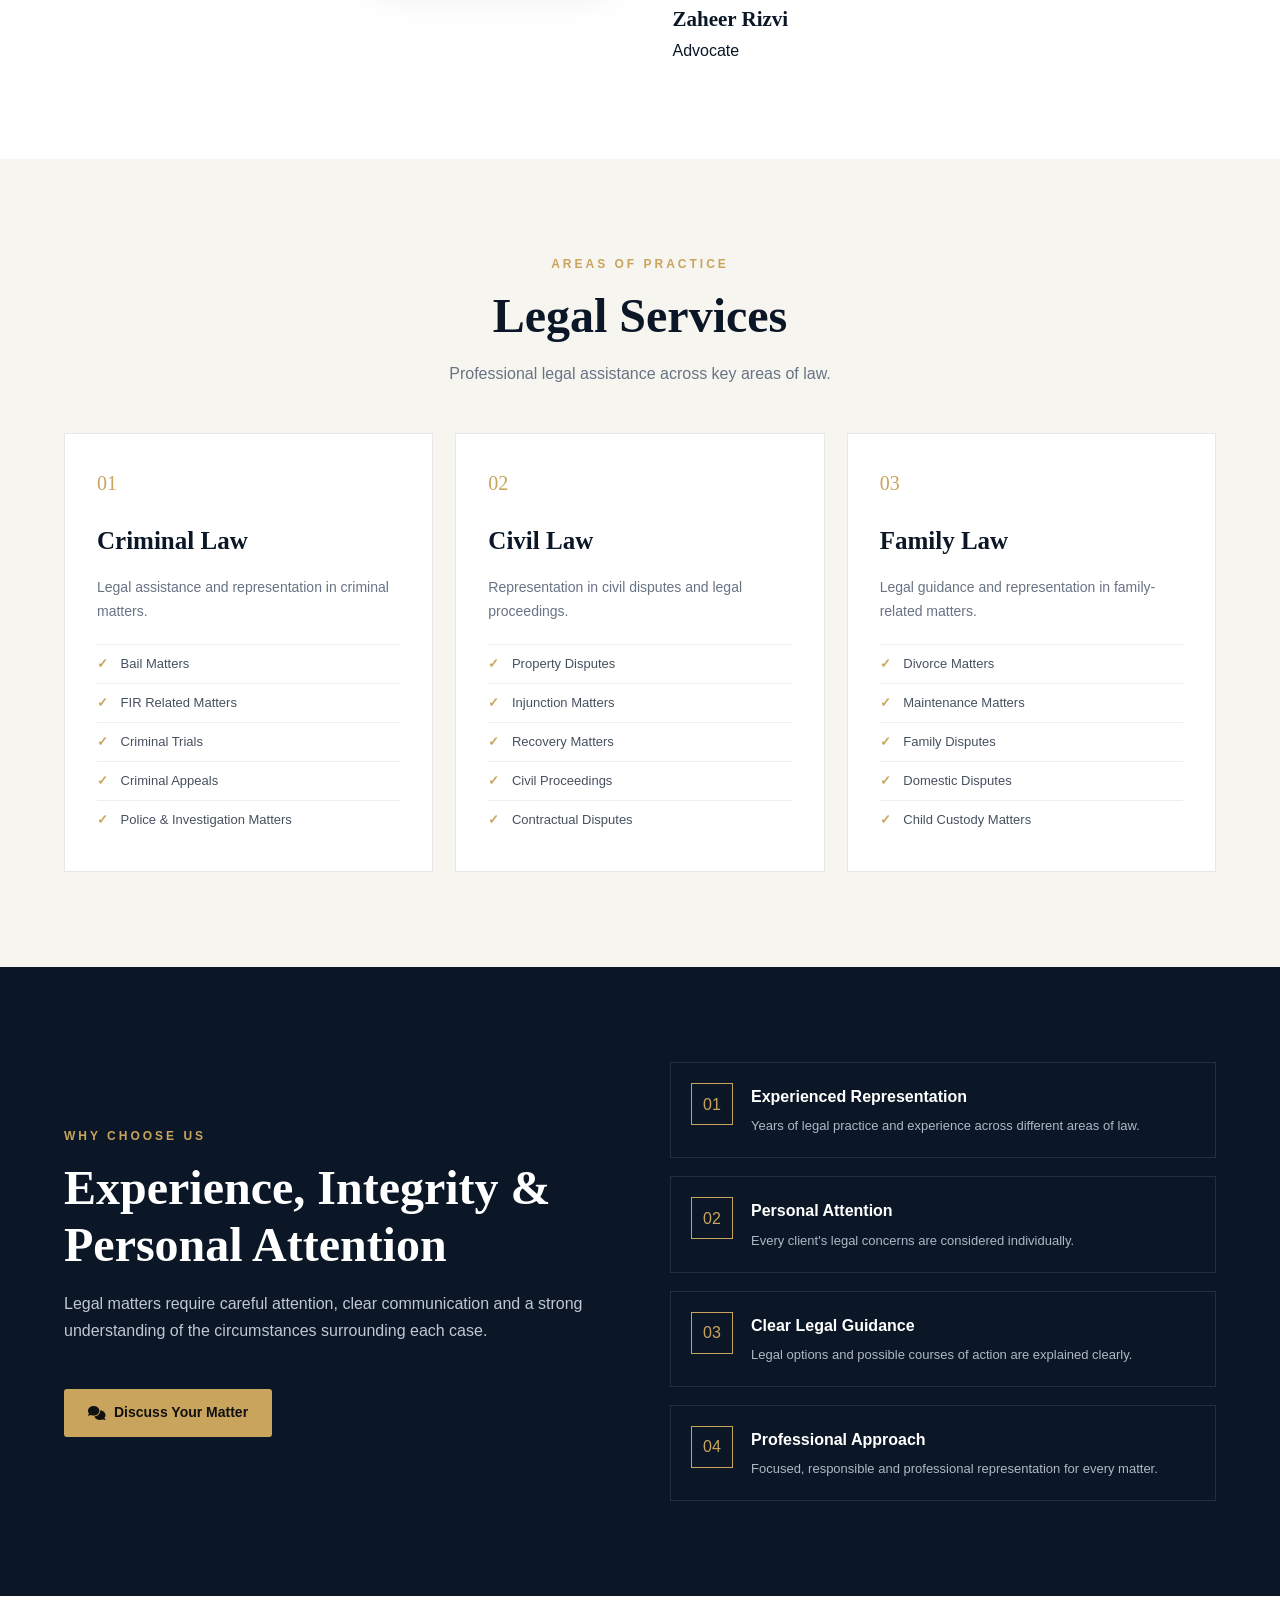
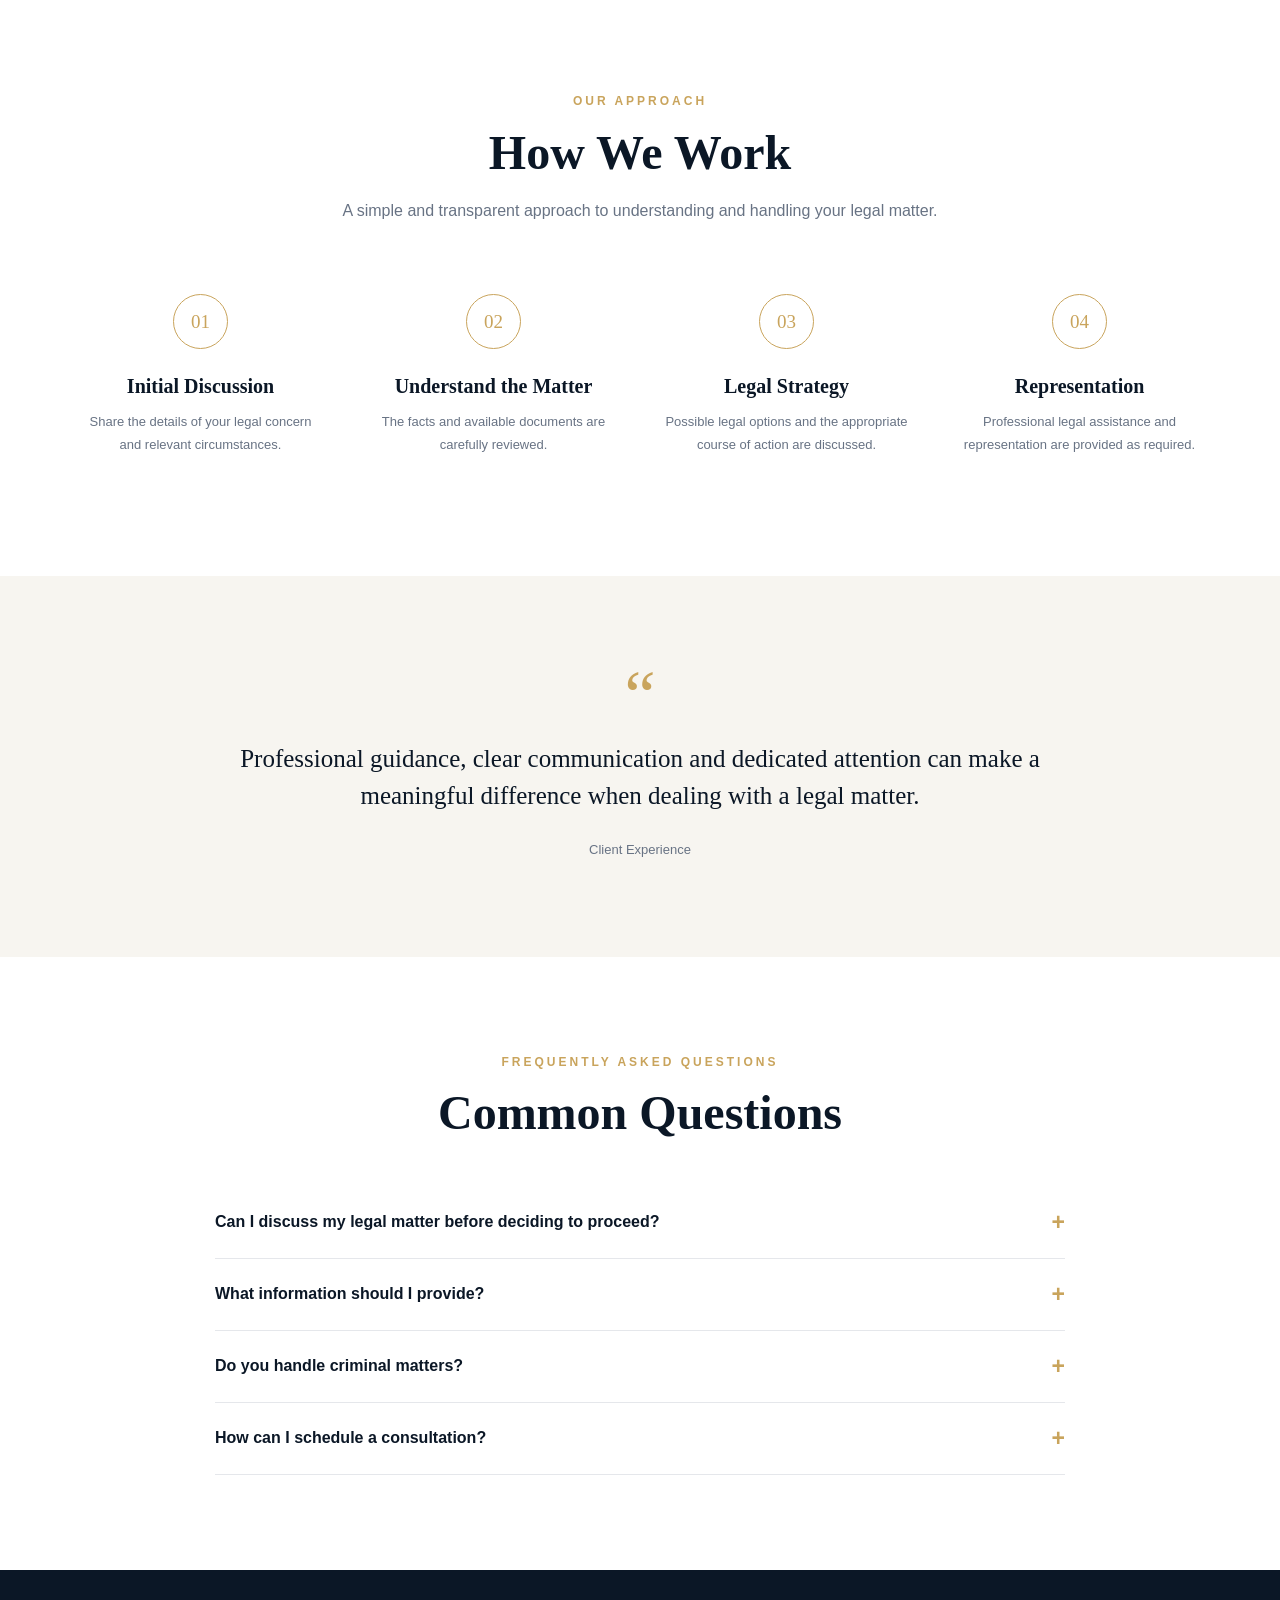
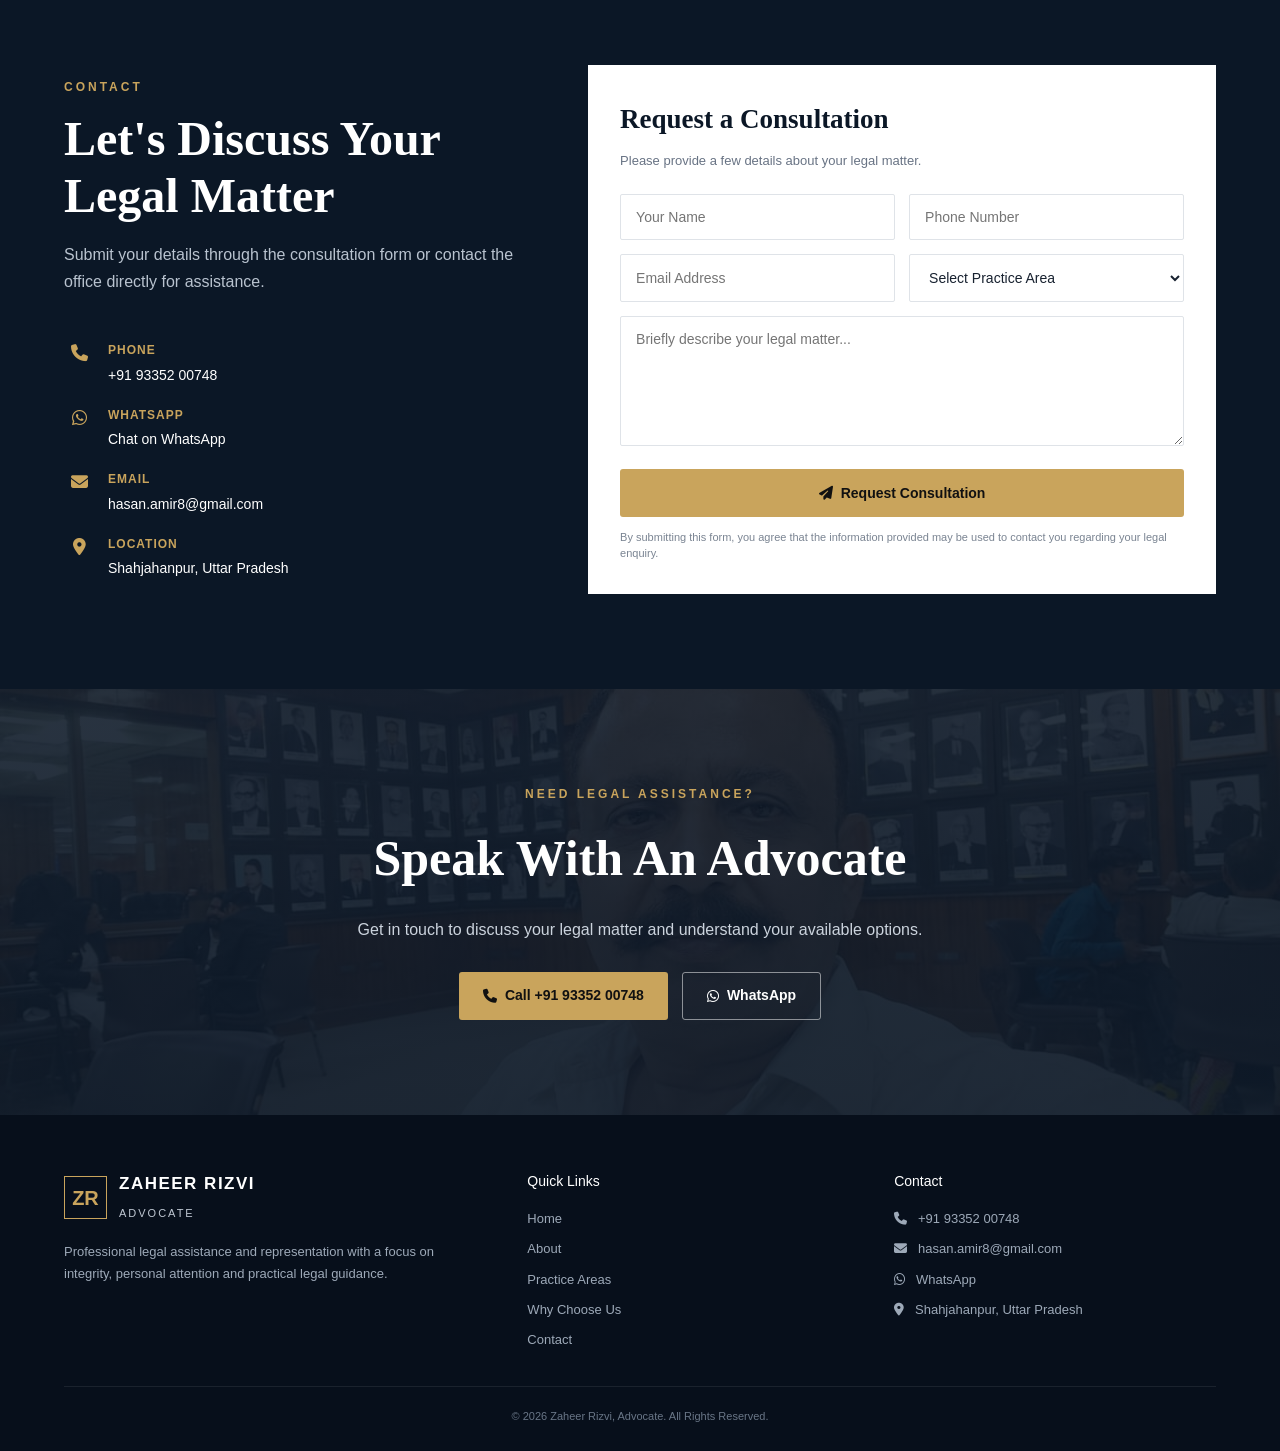
==== commit 5e3531c4: "Update index.html unspash image" ====
--- a/index.html
+++ b/index.html
@@ -216,7 +216,7 @@
 ========================================= */
 
 .hero{
-    min-height:100vh;
+    /* min-height:100vh;
     position:relative;
     display:flex;
     align-items:center;
@@ -224,7 +224,12 @@
         linear-gradient(rgba(7,17,29,.86),rgba(7,17,29,.92)),
         url("photo_1.jpeg") center/cover no-repeat;
     color:#fff;
-    padding-top:78px;
+    padding-top:78px; */
+        min-height: 760px;
+    padding-top: 82px;
+    background: linear-gradient(90deg, rgba(10, 19, 35, .98) 0%, rgba(10, 19, 35, .93) 48%, rgba(10, 19, 35, .55) 100%), url(https://images.unsplash.com/photo-1589829545856-d10d557cf95f?auto=format&fit=crop&w=1800&q=85) center / cover;
+    display: flex;
+    align-items: center;
 }
 
 .hero-content{
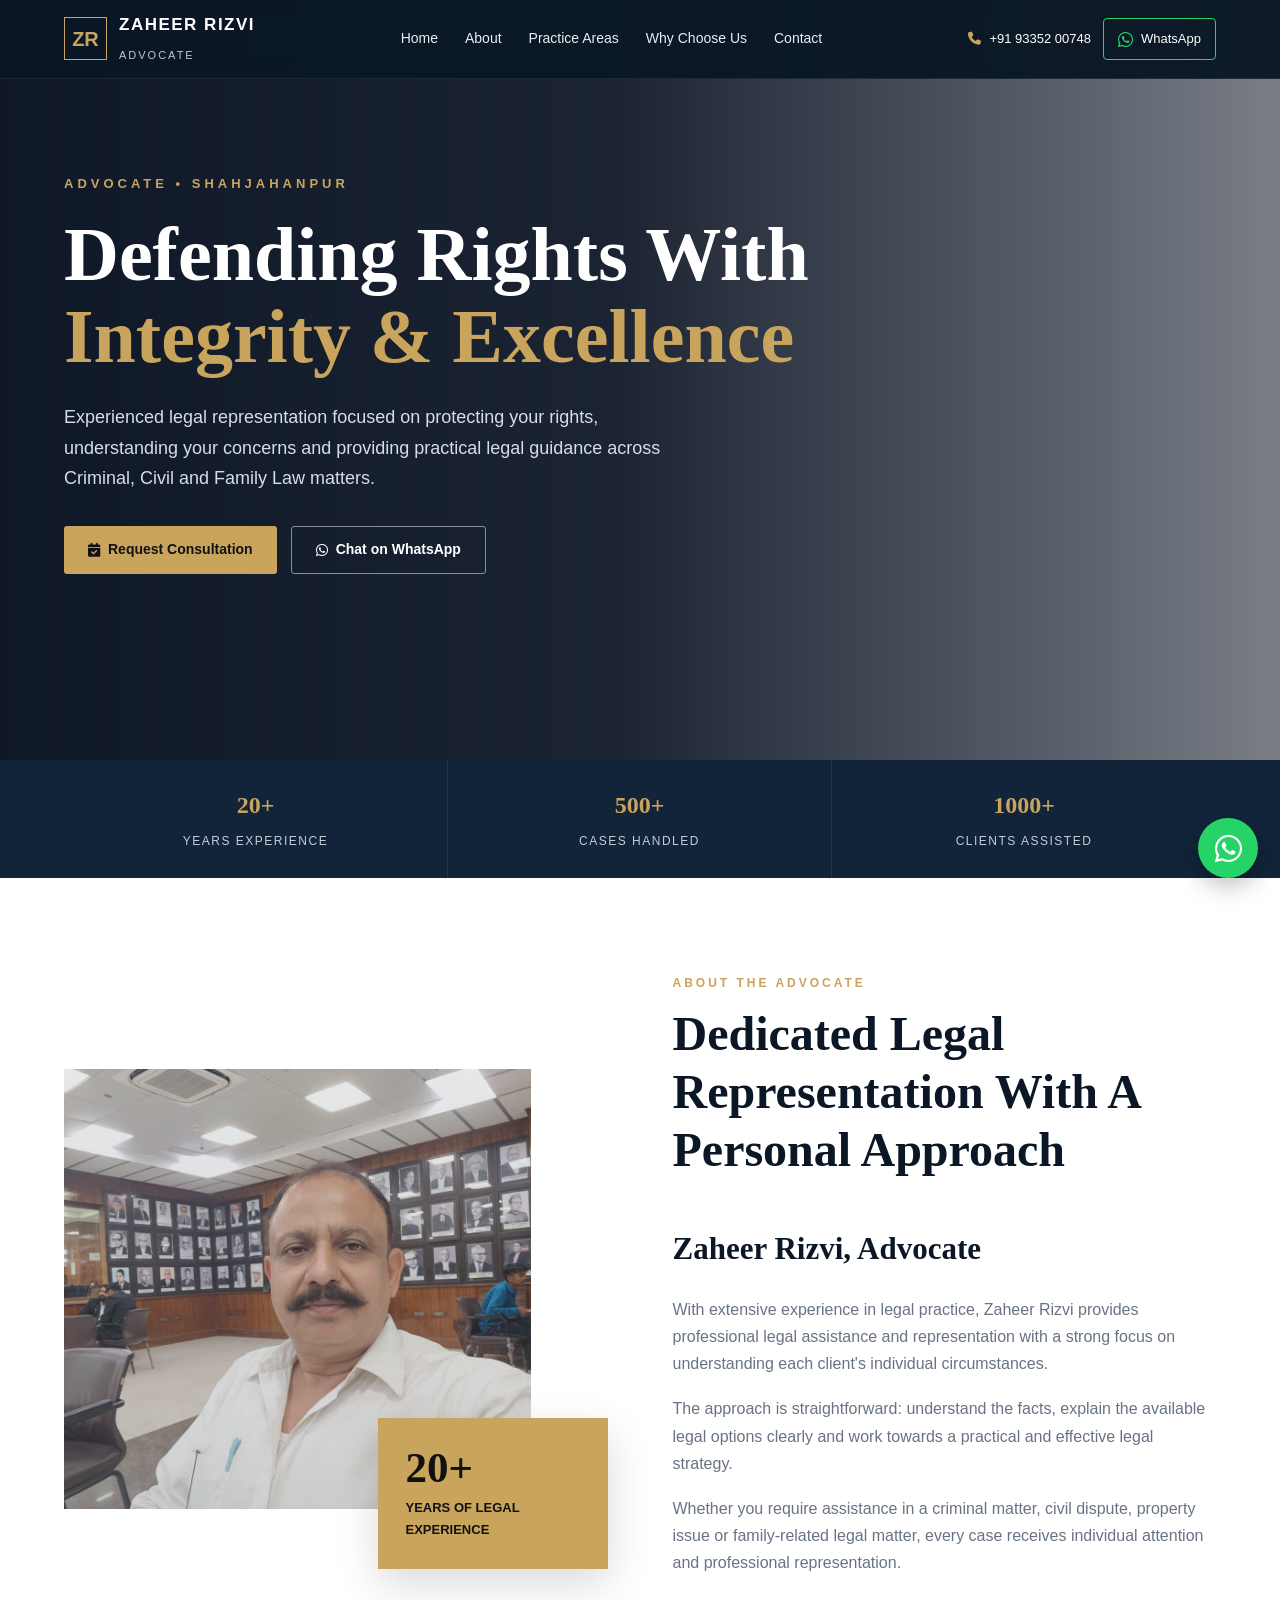
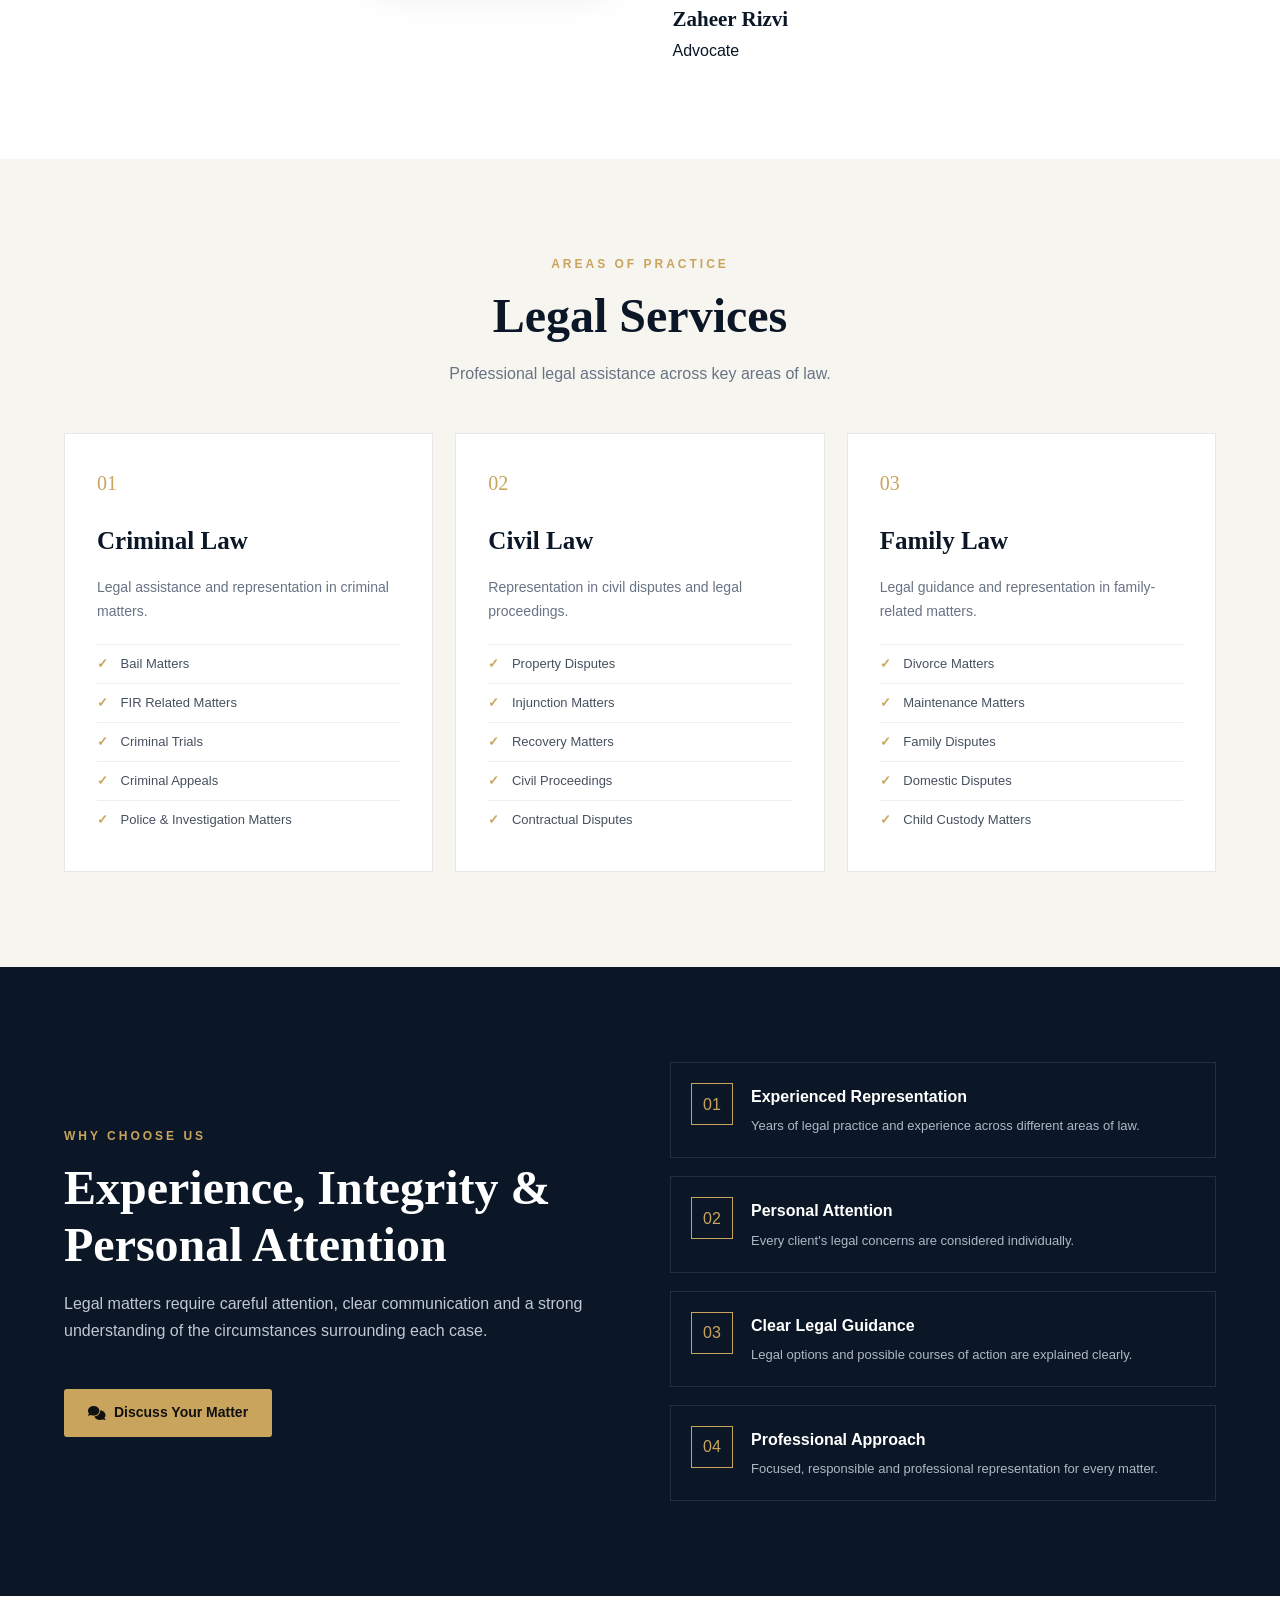
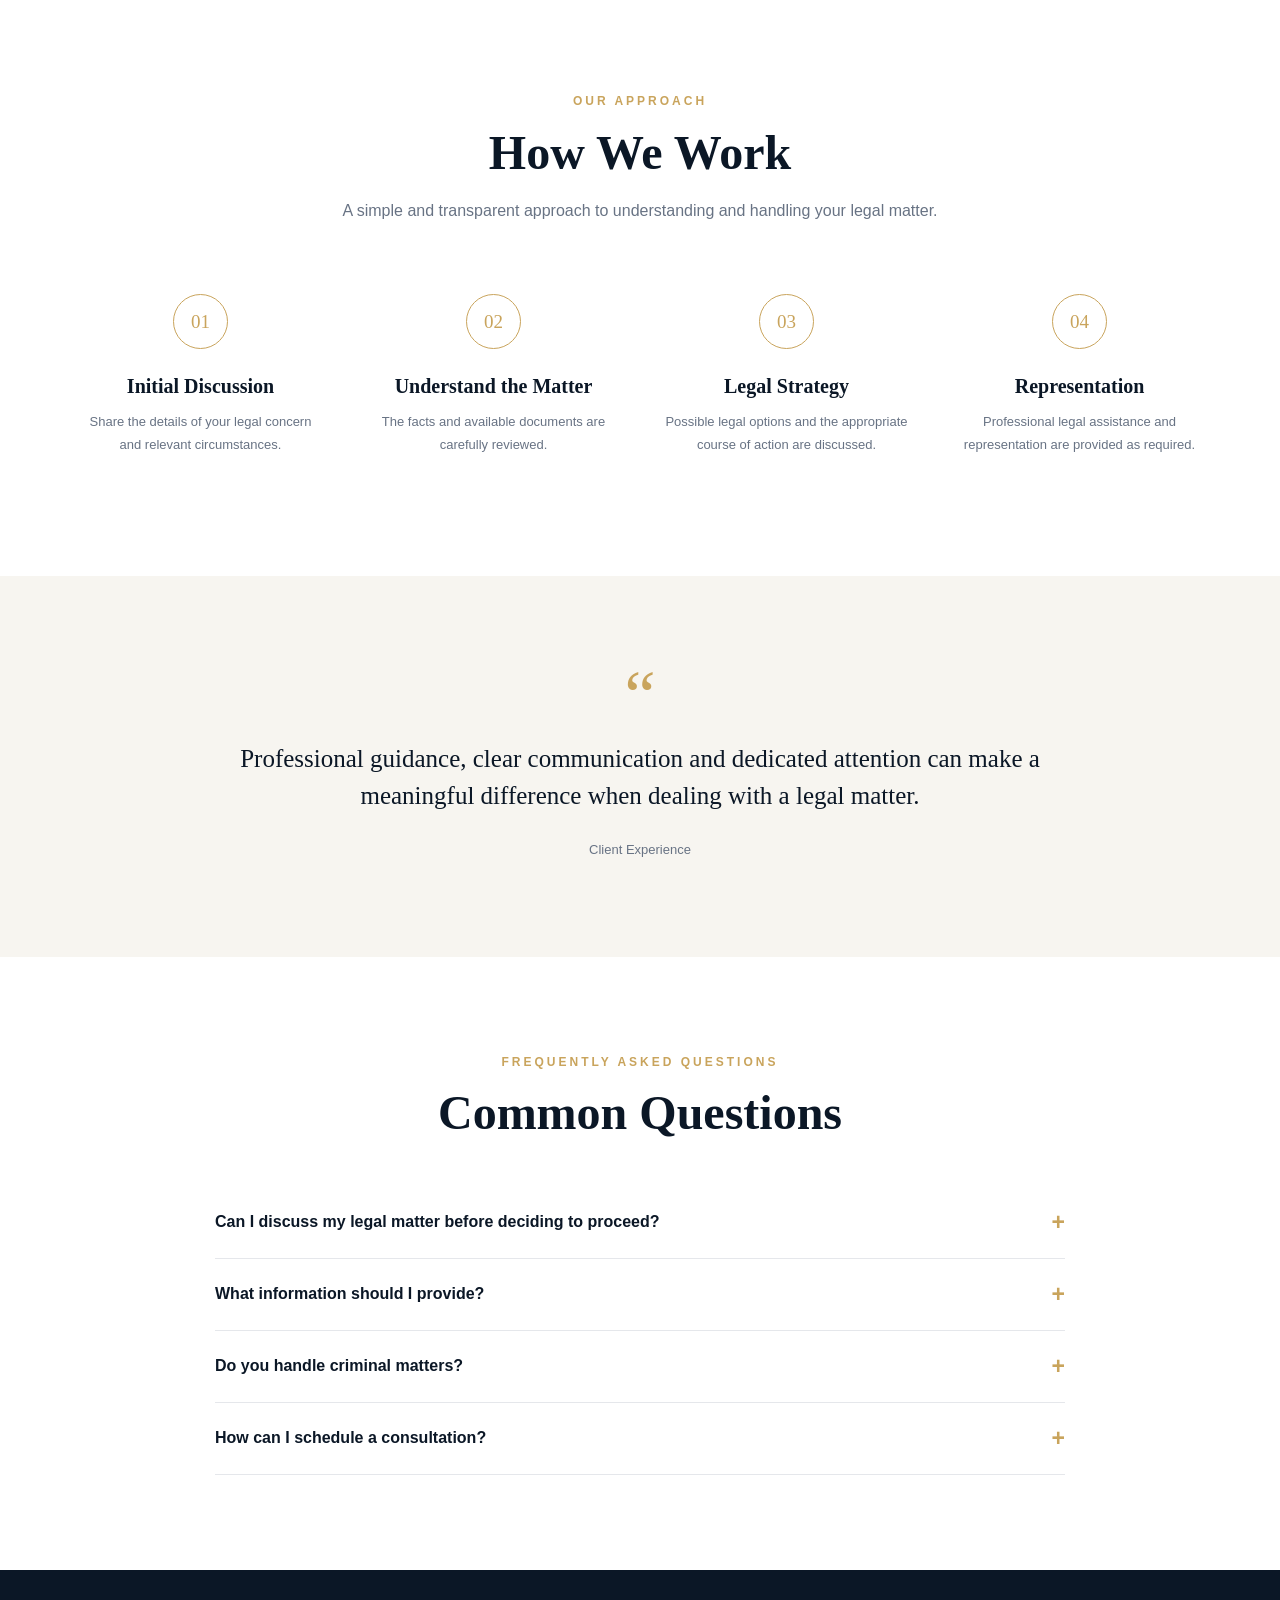
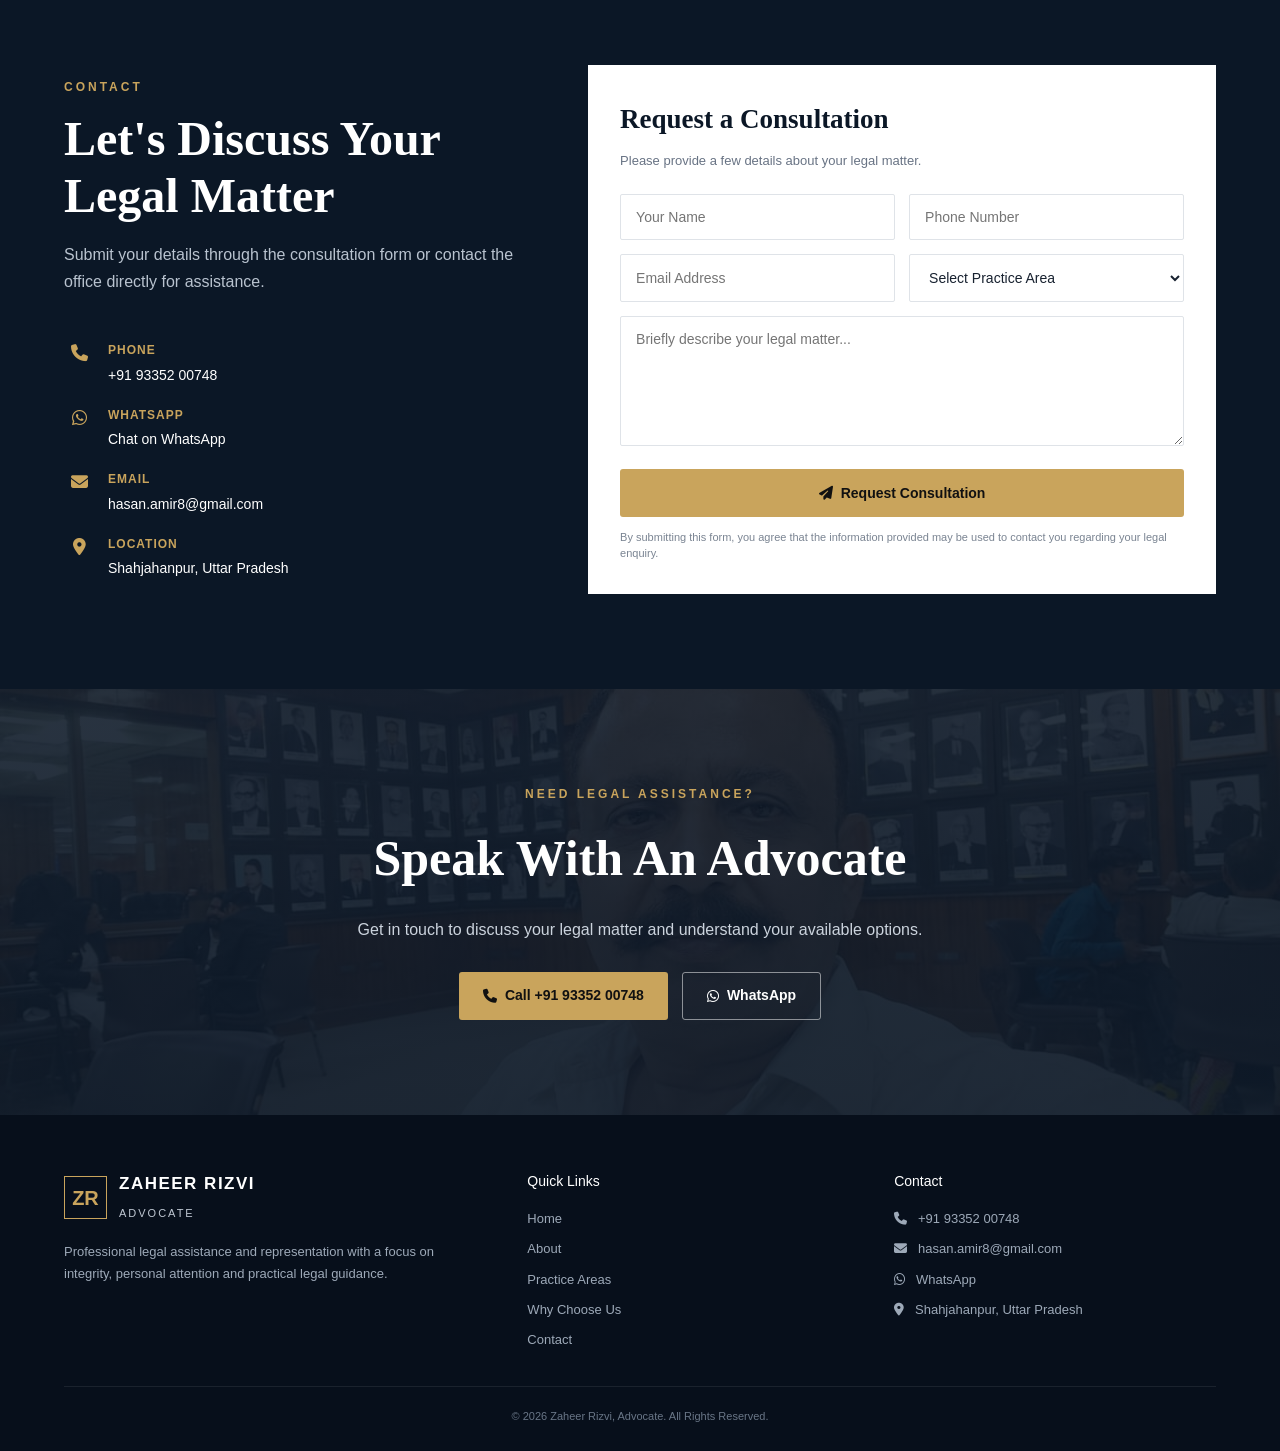
==== commit 0baea864: "Update index.html hero text color" ====
--- a/index.html
+++ b/index.html
@@ -250,6 +250,7 @@
     font-size:clamp(42px,6vw,76px);
     line-height:1.08;
     margin-bottom:25px;
+    color: #fff;
 }
 
 .hero h1 span{
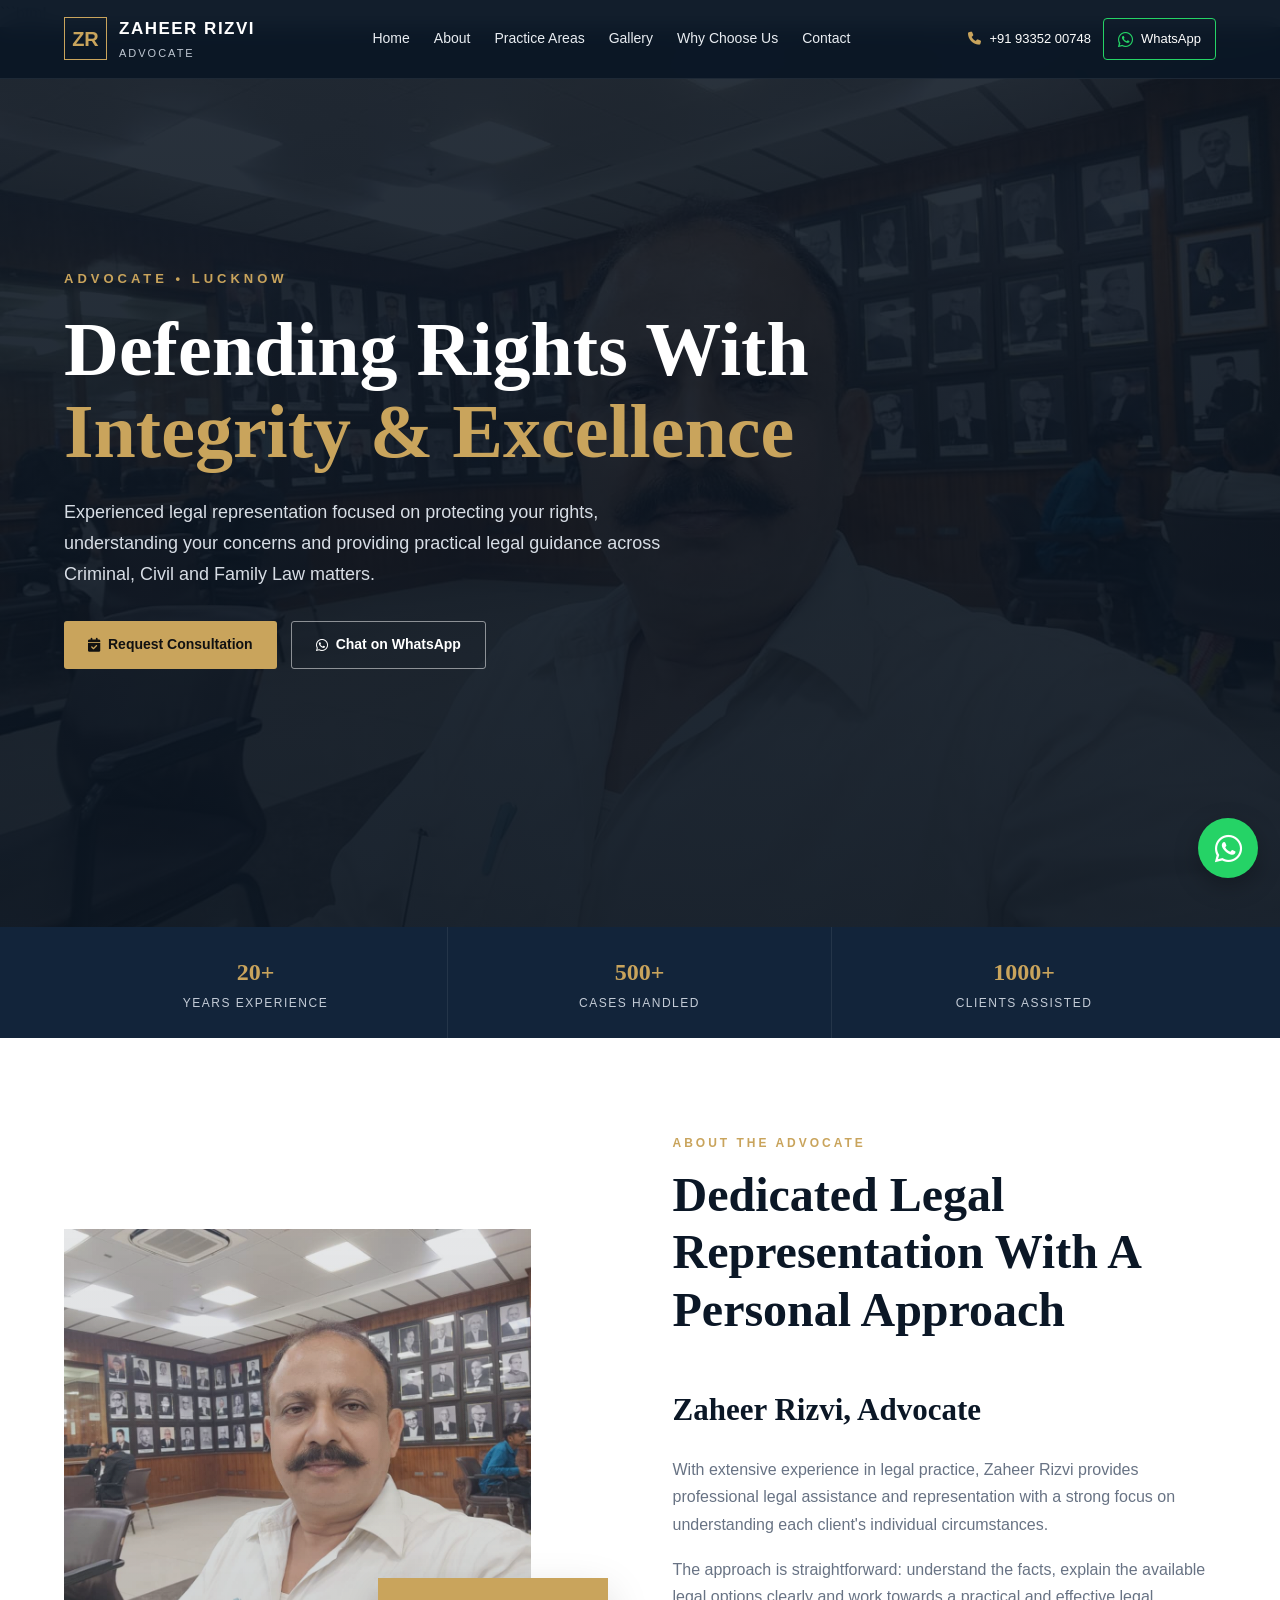
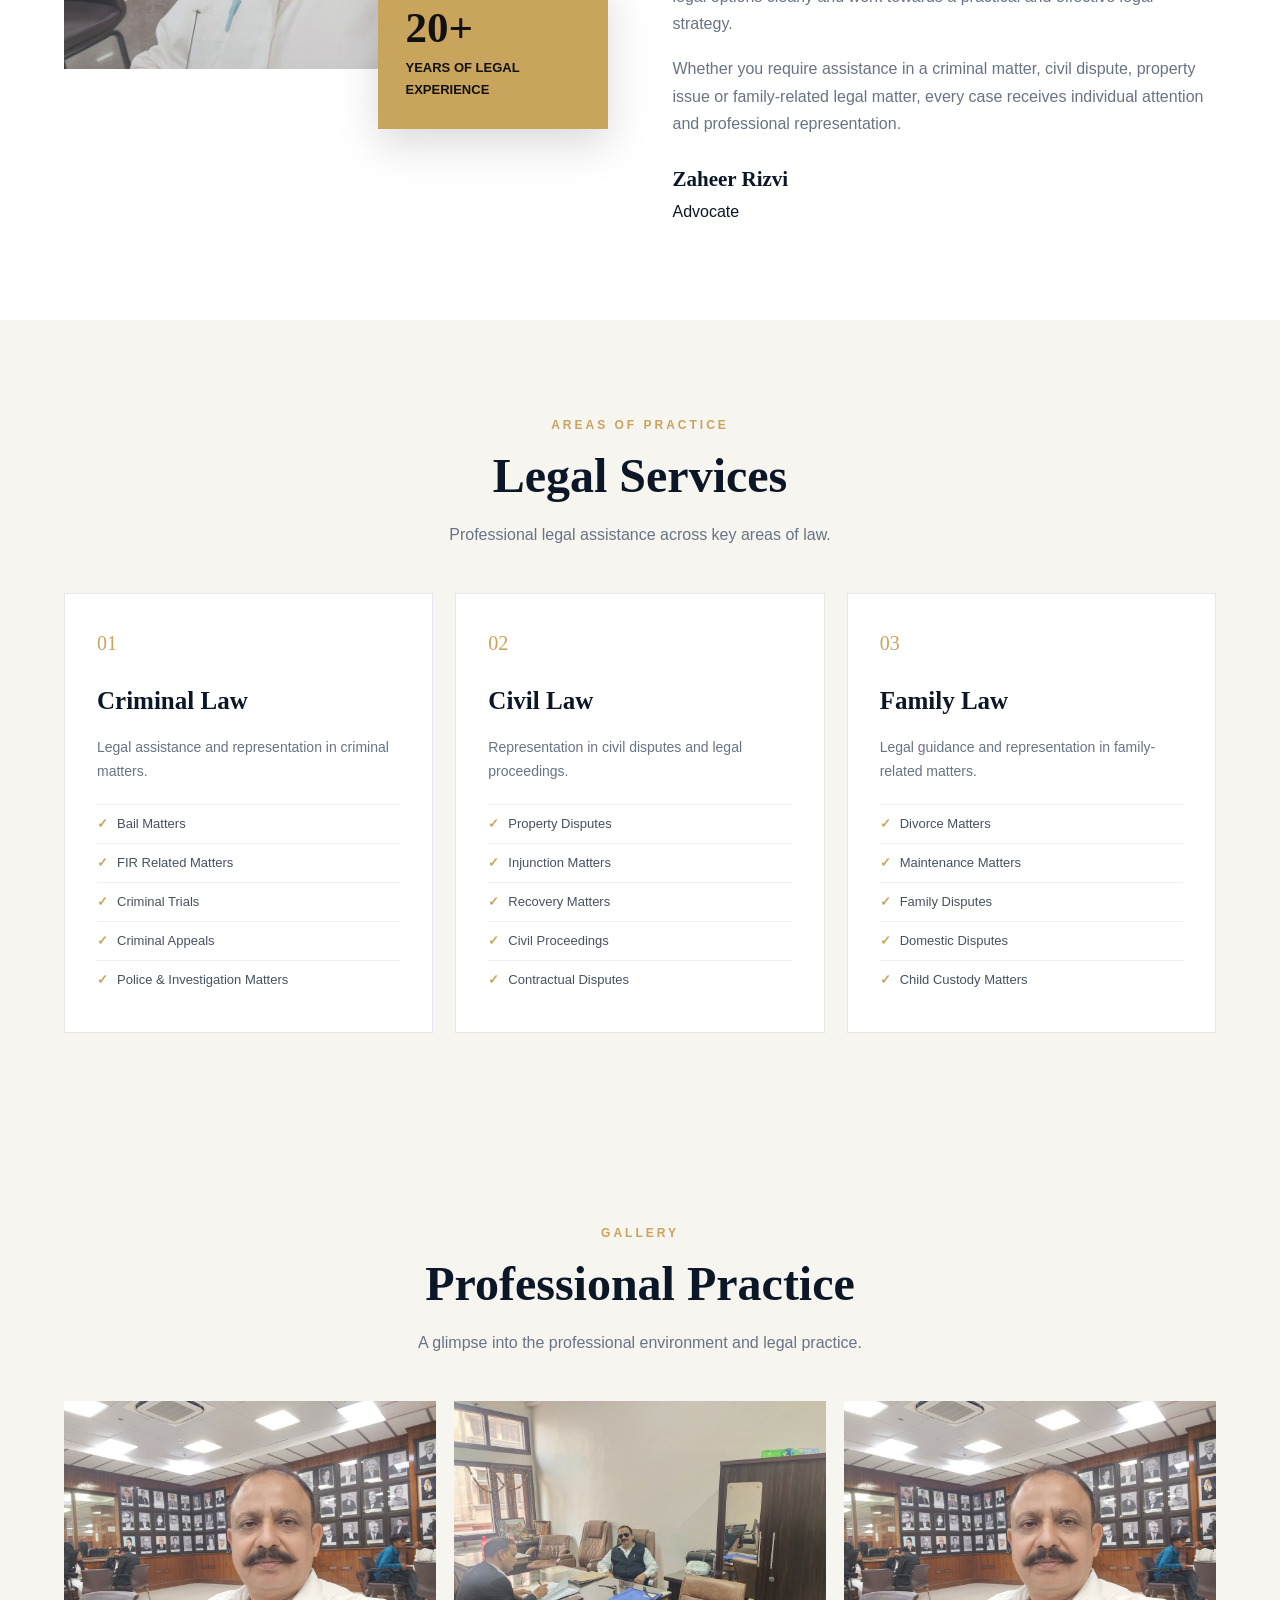
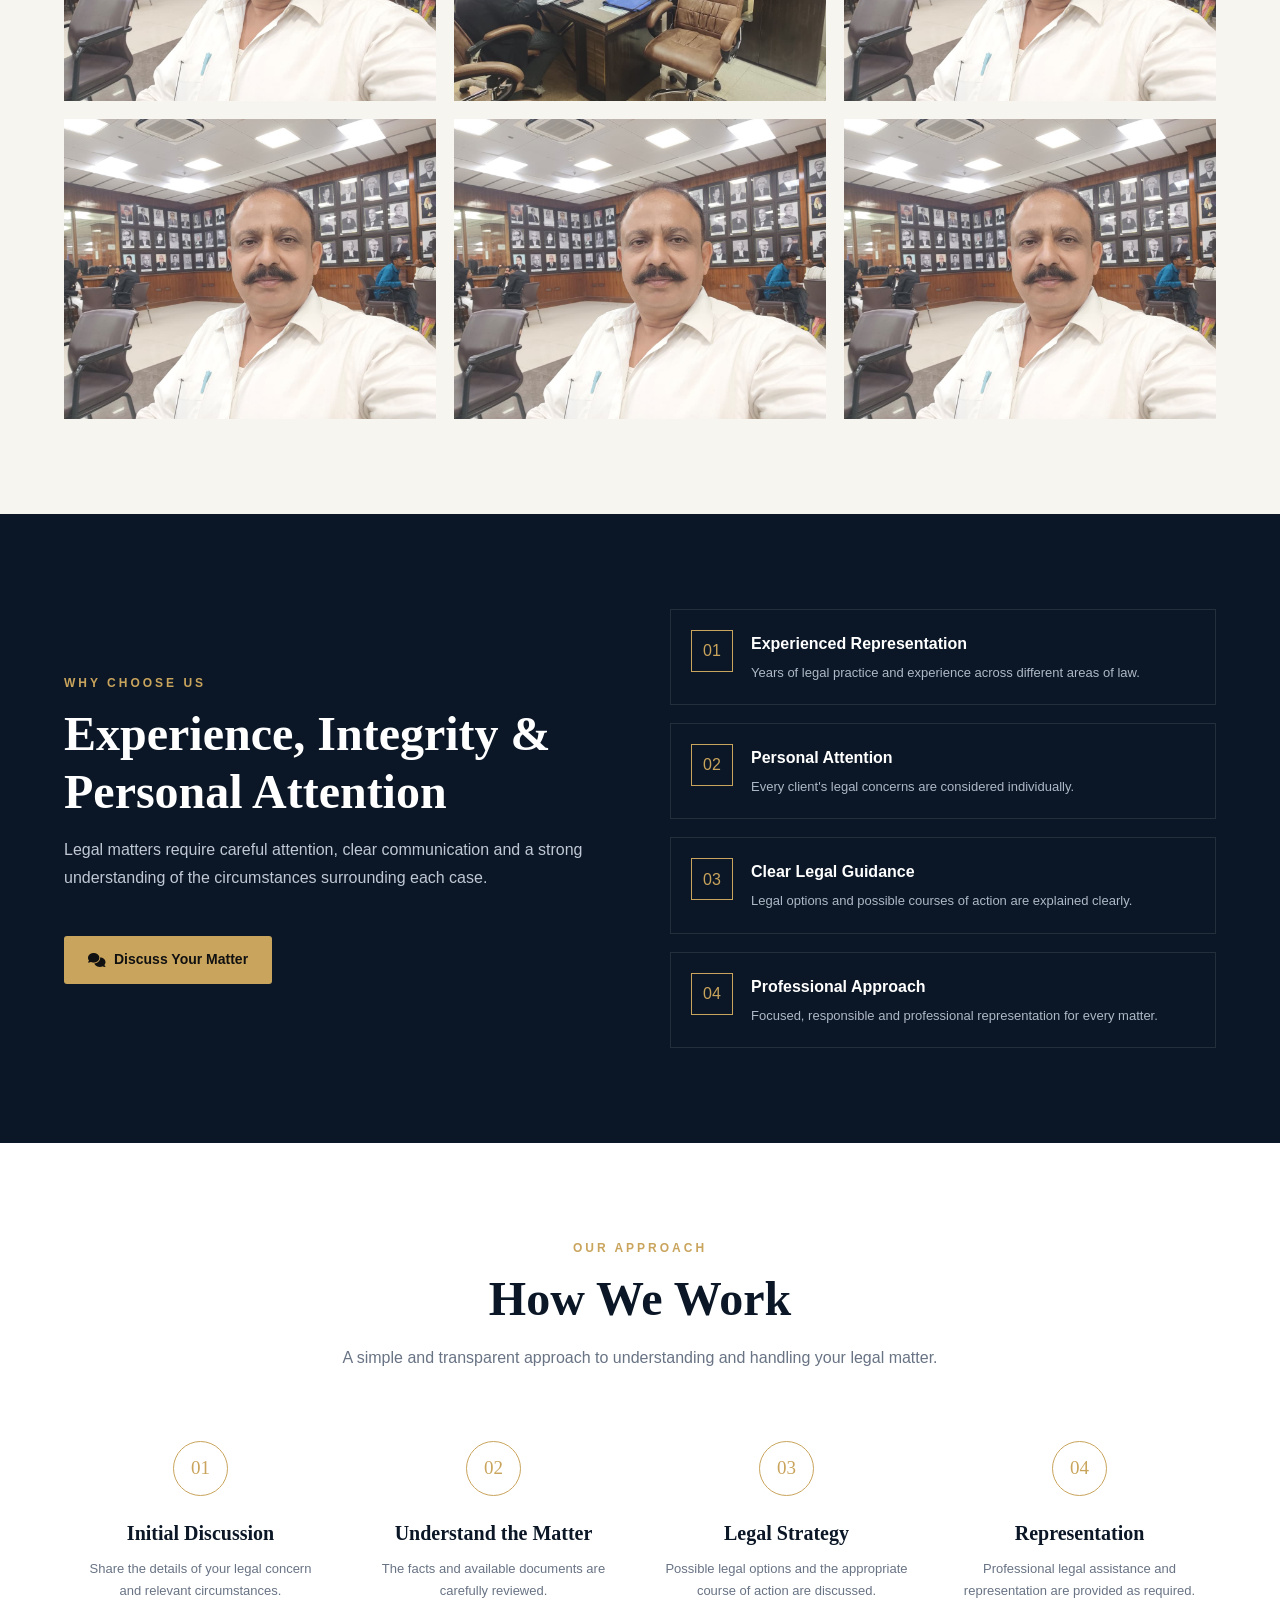
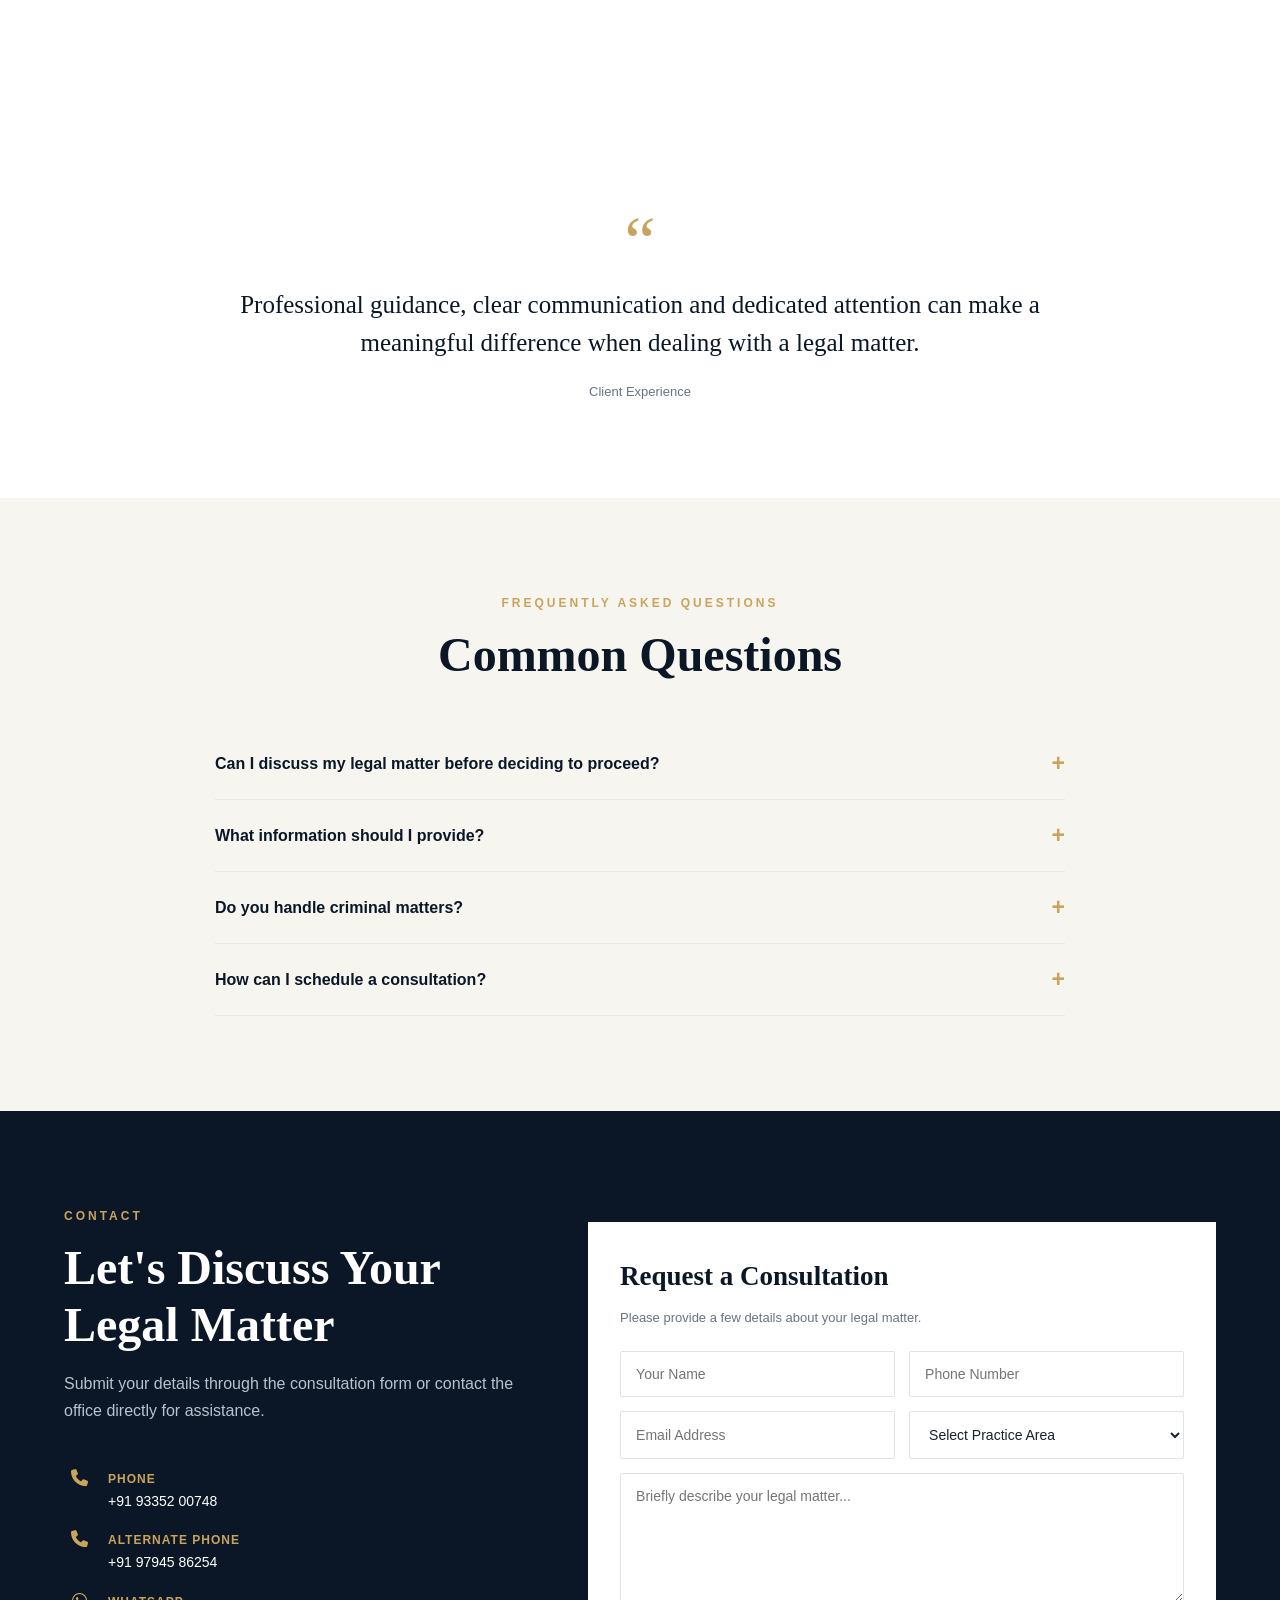
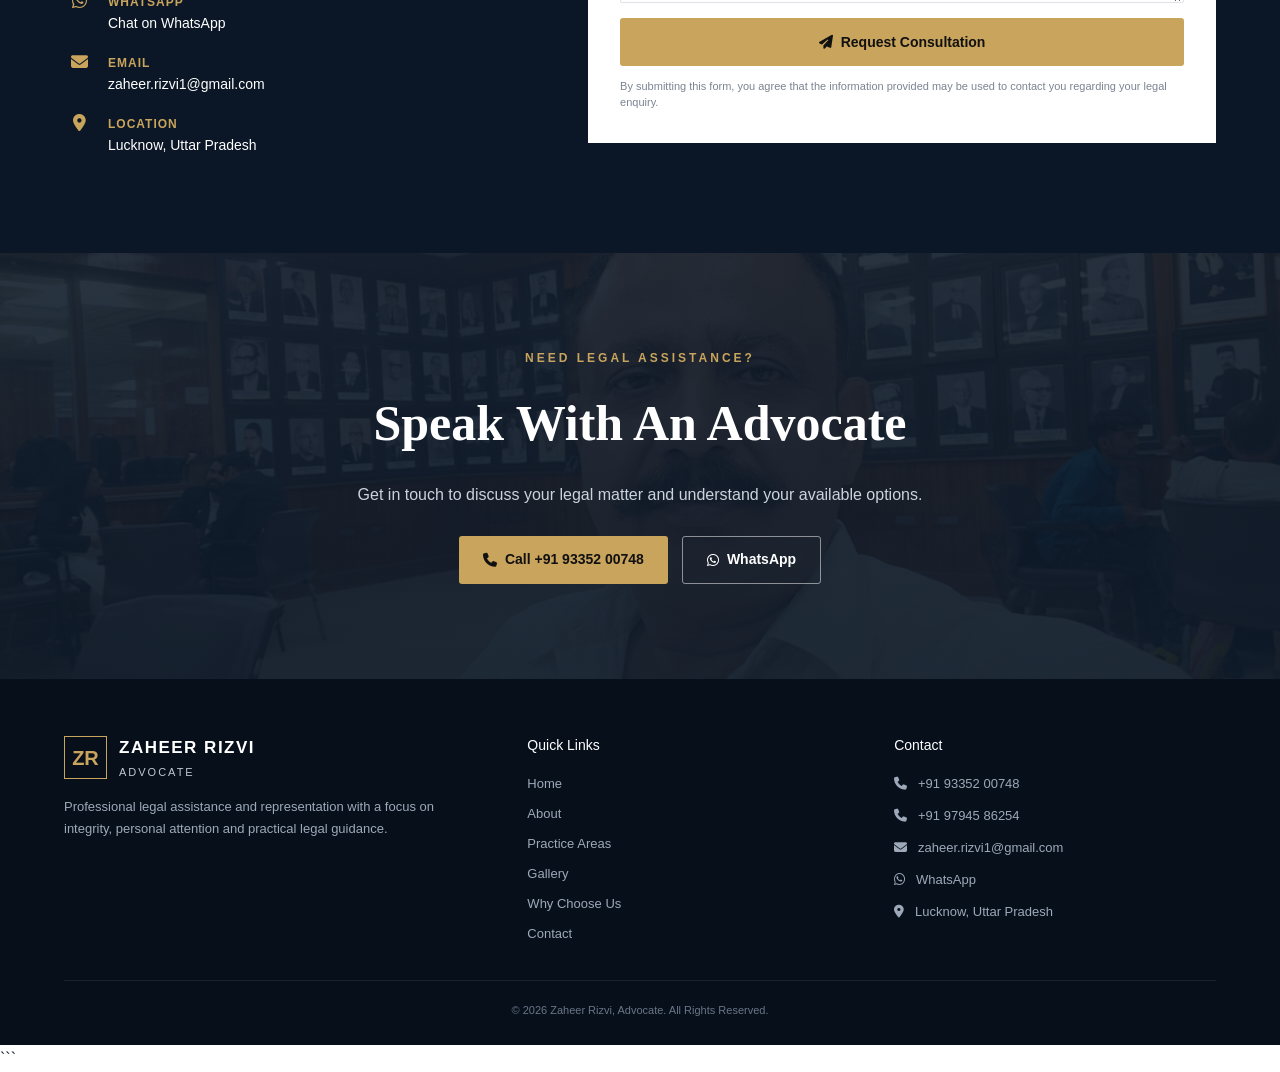
==== commit c0301b31: "Update index.html replace final code" ====
--- a/index.html
+++ b/index.html
@@ -1,3 +1,4 @@
+```html
 <!DOCTYPE html>
 <html lang="en">
 <head>
@@ -5,13 +6,13 @@
 <meta charset="UTF-8">
 <meta name="viewport" content="width=device-width, initial-scale=1.0">
 
-<title>Zaheer Rizvi | Advocate | Shahjahanpur</title>
-
-<meta name="description" content="Zaheer Rizvi Advocate provides professional legal assistance and representation in Criminal, Civil and Family Law matters in Shahjahanpur.">
+<title>Zaheer Rizvi | Advocate | Lucknow</title>
+
+<meta name="description" content="Zaheer Rizvi Advocate provides professional legal assistance and representation in Criminal, Civil and Family Law matters in Lucknow.">
 
 <meta name="theme-color" content="#0b1726">
 
-<!-- Font Awesome Icons -->
+<!-- Font Awesome -->
 <link
     rel="stylesheet"
     href="https://cdnjs.cloudflare.com/ajax/libs/font-awesome/6.5.2/css/all.min.css"
@@ -138,7 +139,7 @@
 .nav-links{
     display:flex;
     align-items:center;
-    gap:27px;
+    gap:24px;
 }
 
 .nav-links a{
@@ -216,7 +217,7 @@
 ========================================= */
 
 .hero{
-    /* min-height:100vh;
+    min-height:100vh;
     position:relative;
     display:flex;
     align-items:center;
@@ -224,12 +225,7 @@
         linear-gradient(rgba(7,17,29,.86),rgba(7,17,29,.92)),
         url("photo_1.jpeg") center/cover no-repeat;
     color:#fff;
-    padding-top:78px; */
-        min-height: 760px;
-    padding-top: 82px;
-    background: linear-gradient(90deg, rgba(10, 19, 35, .98) 0%, rgba(10, 19, 35, .93) 48%, rgba(10, 19, 35, .55) 100%), url(https://images.unsplash.com/photo-1589829545856-d10d557cf95f?auto=format&fit=crop&w=1800&q=85) center / cover;
-    display: flex;
-    align-items: center;
+    padding-top:78px;
 }
 
 .hero-content{
@@ -250,7 +246,6 @@
     font-size:clamp(42px,6vw,76px);
     line-height:1.08;
     margin-bottom:25px;
-    color: #fff;
 }
 
 .hero h1 span{
@@ -640,11 +635,134 @@
 
 
 /* =========================================
+   GALLERY
+========================================= */
+
+.gallery{
+    background:var(--light);
+}
+
+.gallery-grid{
+    display:grid;
+    grid-template-columns:repeat(3,1fr);
+    gap:18px;
+}
+
+.gallery-item{
+    position:relative;
+    height:300px;
+    overflow:hidden;
+    cursor:pointer;
+    background:#ddd;
+}
+
+.gallery-item img{
+    width:100%;
+    height:100%;
+    object-fit:cover;
+    transition:.5s;
+}
+
+.gallery-item:hover img{
+    transform:scale(1.08);
+}
+
+.gallery-overlay{
+    position:absolute;
+    inset:0;
+    background:linear-gradient(
+        to top,
+        rgba(7,17,29,.75),
+        rgba(7,17,29,0)
+    );
+    display:flex;
+    align-items:flex-end;
+    justify-content:space-between;
+    padding:20px;
+    color:#fff;
+    opacity:0;
+    transition:.3s;
+}
+
+.gallery-item:hover .gallery-overlay{
+    opacity:1;
+}
+
+.gallery-overlay span{
+    font-family:Georgia,serif;
+    font-size:18px;
+}
+
+.gallery-overlay i{
+    color:var(--gold);
+    font-size:20px;
+}
+
+
+/* =========================================
+   LIGHTBOX
+========================================= */
+
+.lightbox{
+    position:fixed;
+    inset:0;
+    background:rgba(0,0,0,.92);
+    display:none;
+    align-items:center;
+    justify-content:center;
+    z-index:2000;
+    padding:30px;
+}
+
+.lightbox.active{
+    display:flex;
+}
+
+.lightbox img{
+    max-width:90%;
+    max-height:85vh;
+    object-fit:contain;
+}
+
+.lightbox-close{
+    position:absolute;
+    top:25px;
+    right:30px;
+    color:#fff;
+    font-size:35px;
+    cursor:pointer;
+    line-height:1;
+}
+
+.lightbox-prev,
+.lightbox-next{
+    position:absolute;
+    top:50%;
+    transform:translateY(-50%);
+    width:48px;
+    height:48px;
+    border:1px solid rgba(255,255,255,.5);
+    background:rgba(0,0,0,.3);
+    color:#fff;
+    cursor:pointer;
+    font-size:20px;
+}
+
+.lightbox-prev{
+    left:25px;
+}
+
+.lightbox-next{
+    right:25px;
+}
+
+
+/* =========================================
    TESTIMONIAL
 ========================================= */
 
 .testimonial{
-    background:var(--light);
+    background:#fff;
 }
 
 .quote{
@@ -679,7 +797,7 @@
 ========================================= */
 
 .faq{
-    background:#fff;
+    background:var(--light);
 }
 
 .faq-wrap{
@@ -939,7 +1057,7 @@
 
 .footer-contact{
     display:grid;
-    gap:8px;
+    gap:10px;
 }
 
 .footer-contact a,
@@ -999,7 +1117,7 @@
 @media(max-width:1100px){
 
     .nav-links{
-        gap:17px;
+        gap:15px;
     }
 
     .nav-phone{
@@ -1023,6 +1141,10 @@
     }
 
     .process-grid{
+        grid-template-columns:repeat(2,1fr);
+    }
+
+    .gallery-grid{
         grid-template-columns:repeat(2,1fr);
     }
 
@@ -1122,6 +1244,15 @@
         grid-template-columns:repeat(2,1fr);
     }
 
+    .gallery-grid{
+        grid-template-columns:1fr 1fr;
+        gap:12px;
+    }
+
+    .gallery-item{
+        height:220px;
+    }
+
     .form-row{
         grid-template-columns:1fr;
     }
@@ -1187,6 +1318,14 @@
 
     .process-grid{
         grid-template-columns:1fr;
+    }
+
+    .gallery-grid{
+        grid-template-columns:1fr;
+    }
+
+    .gallery-item{
+        height:280px;
     }
 
     .form{
@@ -1255,6 +1394,10 @@
 
 <a href="#practice">
 Practice Areas
+</a>
+
+<a href="#gallery">
+Gallery
 </a>
 
 <a href="#why">
@@ -1327,7 +1470,7 @@
 
 
 <div class="hero-kicker">
-Advocate • Shahjahanpur
+Advocate • Lucknow
 </div>
 
 
@@ -1583,25 +1726,11 @@
 
 <ul>
 
-<li>
-Bail Matters
-</li>
-
-<li>
-FIR Related Matters
-</li>
-
-<li>
-Criminal Trials
-</li>
-
-<li>
-Criminal Appeals
-</li>
-
-<li>
-Police & Investigation Matters
-</li>
+<li>Bail Matters</li>
+<li>FIR Related Matters</li>
+<li>Criminal Trials</li>
+<li>Criminal Appeals</li>
+<li>Police & Investigation Matters</li>
 
 </ul>
 
@@ -1625,25 +1754,11 @@
 
 <ul>
 
-<li>
-Property Disputes
-</li>
-
-<li>
-Injunction Matters
-</li>
-
-<li>
-Recovery Matters
-</li>
-
-<li>
-Civil Proceedings
-</li>
-
-<li>
-Contractual Disputes
-</li>
+<li>Property Disputes</li>
+<li>Injunction Matters</li>
+<li>Recovery Matters</li>
+<li>Civil Proceedings</li>
+<li>Contractual Disputes</li>
 
 </ul>
 
@@ -1667,25 +1782,11 @@
 
 <ul>
 
-<li>
-Divorce Matters
-</li>
-
-<li>
-Maintenance Matters
-</li>
-
-<li>
-Family Disputes
-</li>
-
-<li>
-Domestic Disputes
-</li>
-
-<li>
-Child Custody Matters
-</li>
+<li>Divorce Matters</li>
+<li>Maintenance Matters</li>
+<li>Family Disputes</li>
+<li>Domestic Disputes</li>
+<li>Child Custody Matters</li>
 
 </ul>
 
@@ -1697,6 +1798,246 @@
 </div>
 
 </section>
+
+
+
+<!-- =========================================
+     GALLERY
+========================================= -->
+
+<section class="gallery" id="gallery">
+
+<div class="container">
+
+
+<div class="section-heading center">
+
+<div class="eyebrow">
+Gallery
+</div>
+
+<h2>
+Professional Practice
+</h2>
+
+<p>
+A glimpse into the professional environment and legal practice.
+</p>
+
+</div>
+
+
+<div class="gallery-grid">
+
+
+<!-- Gallery Image 1 -->
+
+<div
+class="gallery-item"
+onclick="openLightbox(0)"
+>
+
+<img
+src="photo_1.jpeg"
+alt="Zaheer Rizvi Advocate"
+>
+
+<div class="gallery-overlay">
+
+<span>
+Zaheer Rizvi
+</span>
+
+<i class="fa-solid fa-expand"></i>
+
+</div>
+
+</div>
+
+
+<!-- Gallery Image 2 -->
+
+<div
+class="gallery-item"
+onclick="openLightbox(1)"
+>
+
+<img
+src="photo_2.jpeg"
+alt="Legal Practice"
+onerror="this.src='photo_1.jpeg'"
+>
+
+<div class="gallery-overlay">
+
+<span>
+Legal Practice
+</span>
+
+<i class="fa-solid fa-expand"></i>
+
+</div>
+
+</div>
+
+
+<!-- Gallery Image 3 -->
+
+<div
+class="gallery-item"
+onclick="openLightbox(2)"
+>
+
+<img
+src="photo_3.jpeg"
+alt="Professional Legal Services"
+onerror="this.src='photo_1.jpeg'"
+>
+
+<div class="gallery-overlay">
+
+<span>
+Professional Services
+</span>
+
+<i class="fa-solid fa-expand"></i>
+
+</div>
+
+</div>
+
+
+<!-- Gallery Image 4 -->
+
+<div
+class="gallery-item"
+onclick="openLightbox(3)"
+>
+
+<img
+src="photo_4.jpeg"
+alt="Advocate Office"
+onerror="this.src='photo_1.jpeg'"
+>
+
+<div class="gallery-overlay">
+
+<span>
+Office
+</span>
+
+<i class="fa-solid fa-expand"></i>
+
+</div>
+
+</div>
+
+
+<!-- Gallery Image 5 -->
+
+<div
+class="gallery-item"
+onclick="openLightbox(4)"
+>
+
+<img
+src="photo_5.jpeg"
+alt="Legal Consultation"
+onerror="this.src='photo_1.jpeg'"
+>
+
+<div class="gallery-overlay">
+
+<span>
+Consultation
+</span>
+
+<i class="fa-solid fa-expand"></i>
+
+</div>
+
+</div>
+
+
+<!-- Gallery Image 6 -->
+
+<div
+class="gallery-item"
+onclick="openLightbox(5)"
+>
+
+<img
+src="photo_6.jpeg"
+alt="Professional Practice"
+onerror="this.src='photo_1.jpeg'"
+>
+
+<div class="gallery-overlay">
+
+<span>
+Professional Practice
+</span>
+
+<i class="fa-solid fa-expand"></i>
+
+</div>
+
+</div>
+
+
+</div>
+
+</div>
+
+</section>
+
+
+
+<!-- =========================================
+     LIGHTBOX
+========================================= -->
+
+<div
+class="lightbox"
+id="lightbox"
+onclick="closeLightbox(event)"
+>
+
+<button
+class="lightbox-close"
+onclick="closeLightbox()"
+aria-label="Close"
+>
+&times;
+</button>
+
+
+<button
+class="lightbox-prev"
+onclick="changeGallery(-1,event)"
+aria-label="Previous"
+>
+<i class="fa-solid fa-chevron-left"></i>
+</button>
+
+
+<img
+id="lightboxImage"
+src=""
+alt="Gallery Image"
+>
+
+
+<button
+class="lightbox-next"
+onclick="changeGallery(1,event)"
+aria-label="Next"
+>
+<i class="fa-solid fa-chevron-right"></i>
+</button>
+
+
+</div>
 
 
 
@@ -2115,8 +2456,8 @@
 <div class="faq-answer">
 
 <p>
-You can call +91 93352 00748, contact through WhatsApp or submit the
-consultation form on this website.
+You can call +91 93352 00748, +91 97945 86254, contact through
+WhatsApp or submit the consultation form on this website.
 </p>
 
 </div>
@@ -2133,7 +2474,7 @@
 
 
 <!-- =========================================
-     CONSULTATION / CONTACT
+     CONTACT / CONSULTATION
 ========================================= -->
 
 <section class="consultation" id="contact">
@@ -2191,6 +2532,28 @@
 <div class="contact-detail">
 
 <div>
+<i class="fa-solid fa-phone"></i>
+</div>
+
+<div>
+
+<strong>
+Alternate Phone
+</strong>
+
+<a href="tel:+919794586254">
++91 97945 86254
+</a>
+
+</div>
+
+</div>
+
+
+
+<div class="contact-detail">
+
+<div>
 <i class="fa-brands fa-whatsapp"></i>
 </div>
 
@@ -2228,8 +2591,8 @@
 Email
 </strong>
 
-<a href="mailto:hasan.amir8@gmail.com">
-hasan.amir8@gmail.com
+<a href="mailto:zaheer.rizvi1@gmail.com">
+zaheer.rizvi1@gmail.com
 </a>
 
 </div>
@@ -2251,7 +2614,7 @@
 </strong>
 
 <span>
-Shahjahanpur, Uttar Pradesh
+Lucknow, Uttar Pradesh
 </span>
 
 </div>
@@ -2274,7 +2637,7 @@
 
 <form
 class="form"
-action="https://formsubmit.co/hasan.amir8@gmail.com"
+action="https://formsubmit.co/zaheer.rizvi1@gmail.com"
 method="POST"
 >
 
@@ -2288,8 +2651,6 @@
 Please provide a few details about your legal matter.
 </p>
 
-
-<!-- FormSubmit configuration -->
 
 <input
 type="hidden"
@@ -2297,17 +2658,20 @@
 value="New Consultation Request - Zaheer Rizvi Advocate"
 >
 
+
 <input
 type="hidden"
 name="_captcha"
 value="false"
 >
 
+
 <input
 type="hidden"
 name="_template"
 value="table"
 >
+
 
 <input
 type="hidden"
@@ -2565,6 +2929,10 @@
 Practice Areas
 </a>
 
+<a href="#gallery">
+Gallery
+</a>
+
 <a href="#why">
 Why Choose Us
 </a>
@@ -2596,9 +2964,15 @@
 </a>
 
 
-<a href="mailto:hasan.amir8@gmail.com">
+<a href="tel:+919794586254">
+<i class="fa-solid fa-phone"></i>
+&nbsp; +91 97945 86254
+</a>
+
+
+<a href="mailto:zaheer.rizvi1@gmail.com">
 <i class="fa-solid fa-envelope"></i>
-&nbsp; hasan.amir8@gmail.com
+&nbsp; zaheer.rizvi1@gmail.com
 </a>
 
 
@@ -2615,8 +2989,10 @@
 
 
 <span>
+
 <i class="fa-solid fa-location-dot"></i>
-&nbsp; Shahjahanpur, Uttar Pradesh
+&nbsp; Lucknow, Uttar Pradesh
+
 </span>
 
 
@@ -2681,7 +3057,7 @@
 }
 
 
-/* Close mobile menu when clicking a link */
+/* Close menu after clicking */
 
 document.querySelectorAll(".nav-links a").forEach(function(link){
 
@@ -2726,6 +3102,132 @@
 
 
 /* =========================================
+   GALLERY
+========================================= */
+
+const galleryImages = [
+
+    "photo_1.jpeg",
+    "photo_2.jpeg",
+    "photo_3.jpeg",
+    "photo_4.jpeg",
+    "photo_5.jpeg",
+    "photo_6.jpeg"
+
+];
+
+let currentGalleryIndex = 0;
+
+
+function openLightbox(index){
+
+    currentGalleryIndex = index;
+
+    const lightbox =
+        document.getElementById("lightbox");
+
+    const image =
+        document.getElementById("lightboxImage");
+
+    image.src =
+        galleryImages[currentGalleryIndex];
+
+    lightbox.classList.add("active");
+
+    document.body.style.overflow = "hidden";
+
+}
+
+
+function closeLightbox(event){
+
+    if(
+        event &&
+        event.target !== document.getElementById("lightbox")
+    ){
+        return;
+    }
+
+    document
+        .getElementById("lightbox")
+        .classList
+        .remove("active");
+
+    document.body.style.overflow = "";
+
+}
+
+
+function changeGallery(direction,event){
+
+    event.stopPropagation();
+
+    currentGalleryIndex += direction;
+
+
+    if(currentGalleryIndex < 0){
+
+        currentGalleryIndex =
+            galleryImages.length - 1;
+
+    }
+
+
+    if(
+        currentGalleryIndex >=
+        galleryImages.length
+    ){
+
+        currentGalleryIndex = 0;
+
+    }
+
+
+    document.getElementById("lightboxImage").src =
+        galleryImages[currentGalleryIndex];
+
+}
+
+
+/* Keyboard controls */
+
+document.addEventListener("keydown", function(event){
+
+    const lightbox =
+        document.getElementById("lightbox");
+
+
+    if(!lightbox.classList.contains("active")){
+        return;
+    }
+
+
+    if(event.key === "Escape"){
+
+        lightbox.classList.remove("active");
+
+        document.body.style.overflow = "";
+
+    }
+
+
+    if(event.key === "ArrowRight"){
+
+        changeGallery(1,event);
+
+    }
+
+
+    if(event.key === "ArrowLeft"){
+
+        changeGallery(-1,event);
+
+    }
+
+});
+
+
+/* =========================================
    CURRENT YEAR
 ========================================= */
 
@@ -2737,3 +3239,4 @@
 
 </body>
 </html>
+```
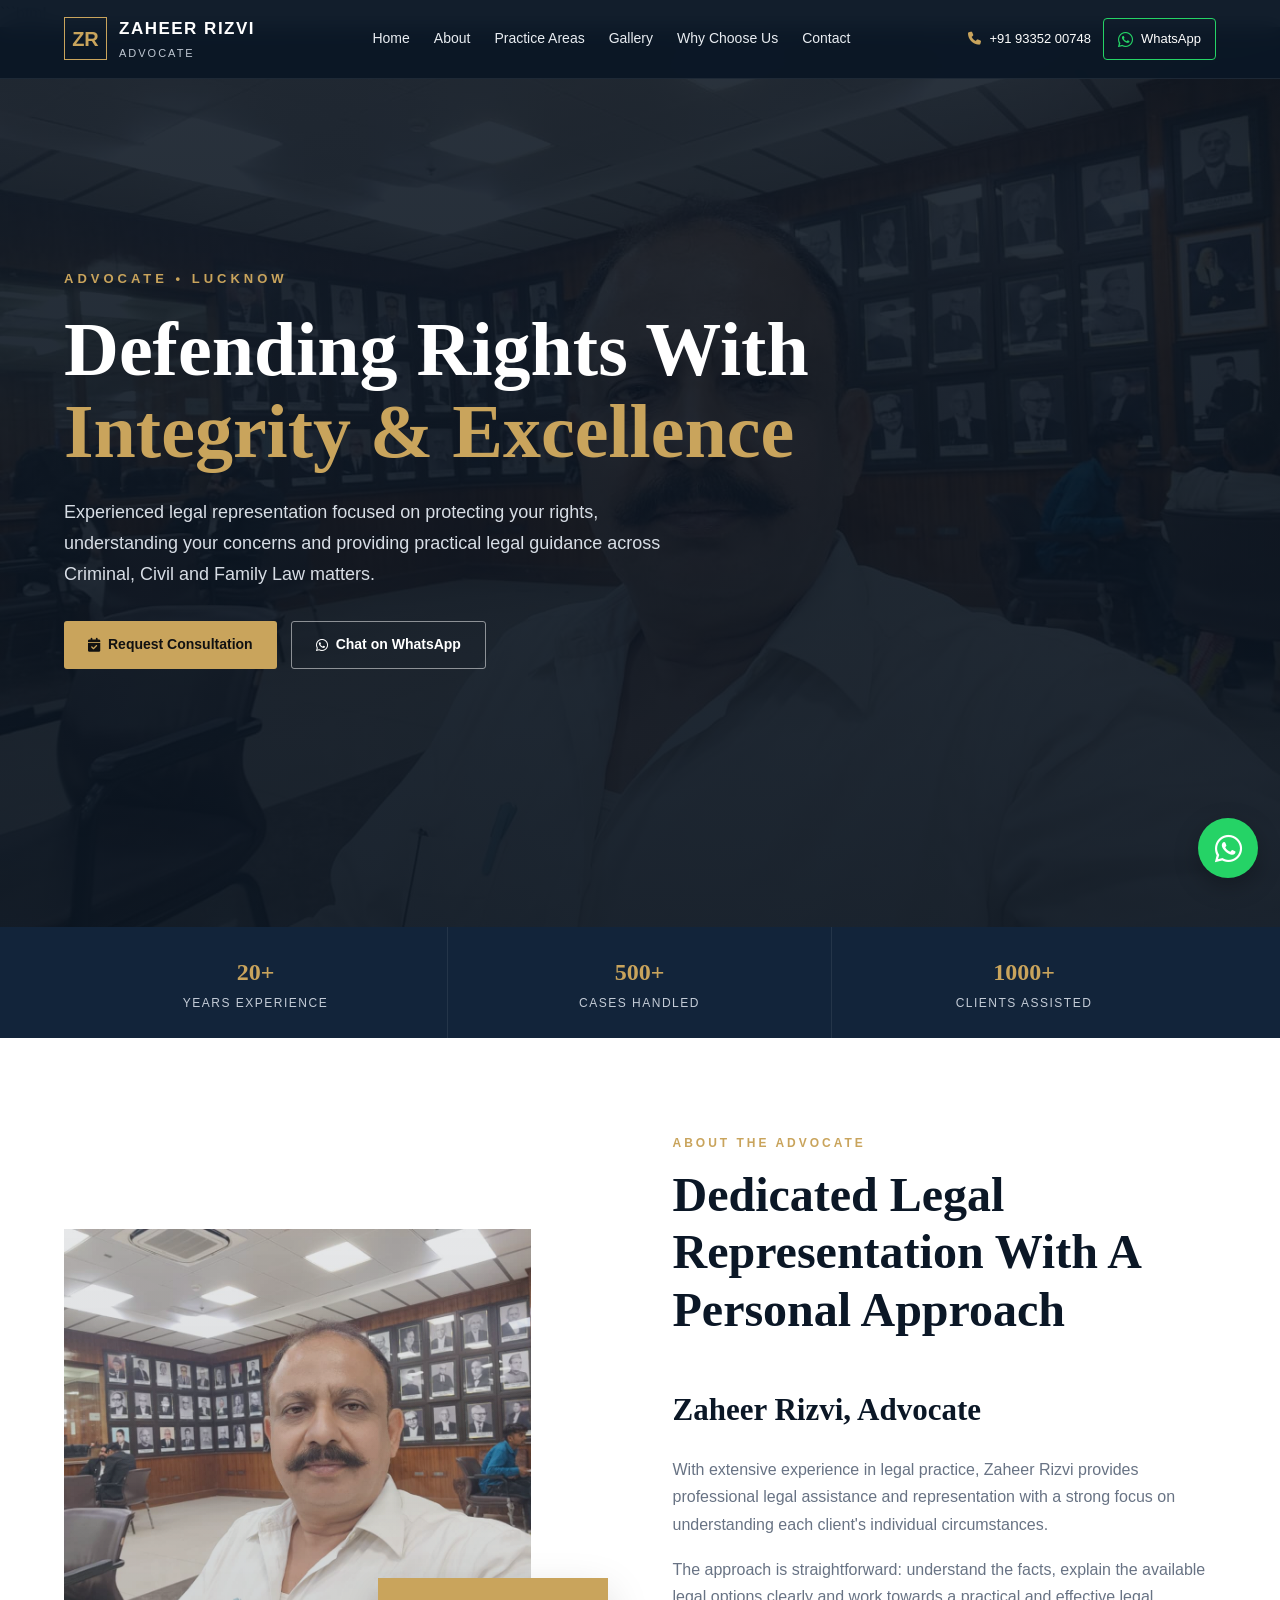
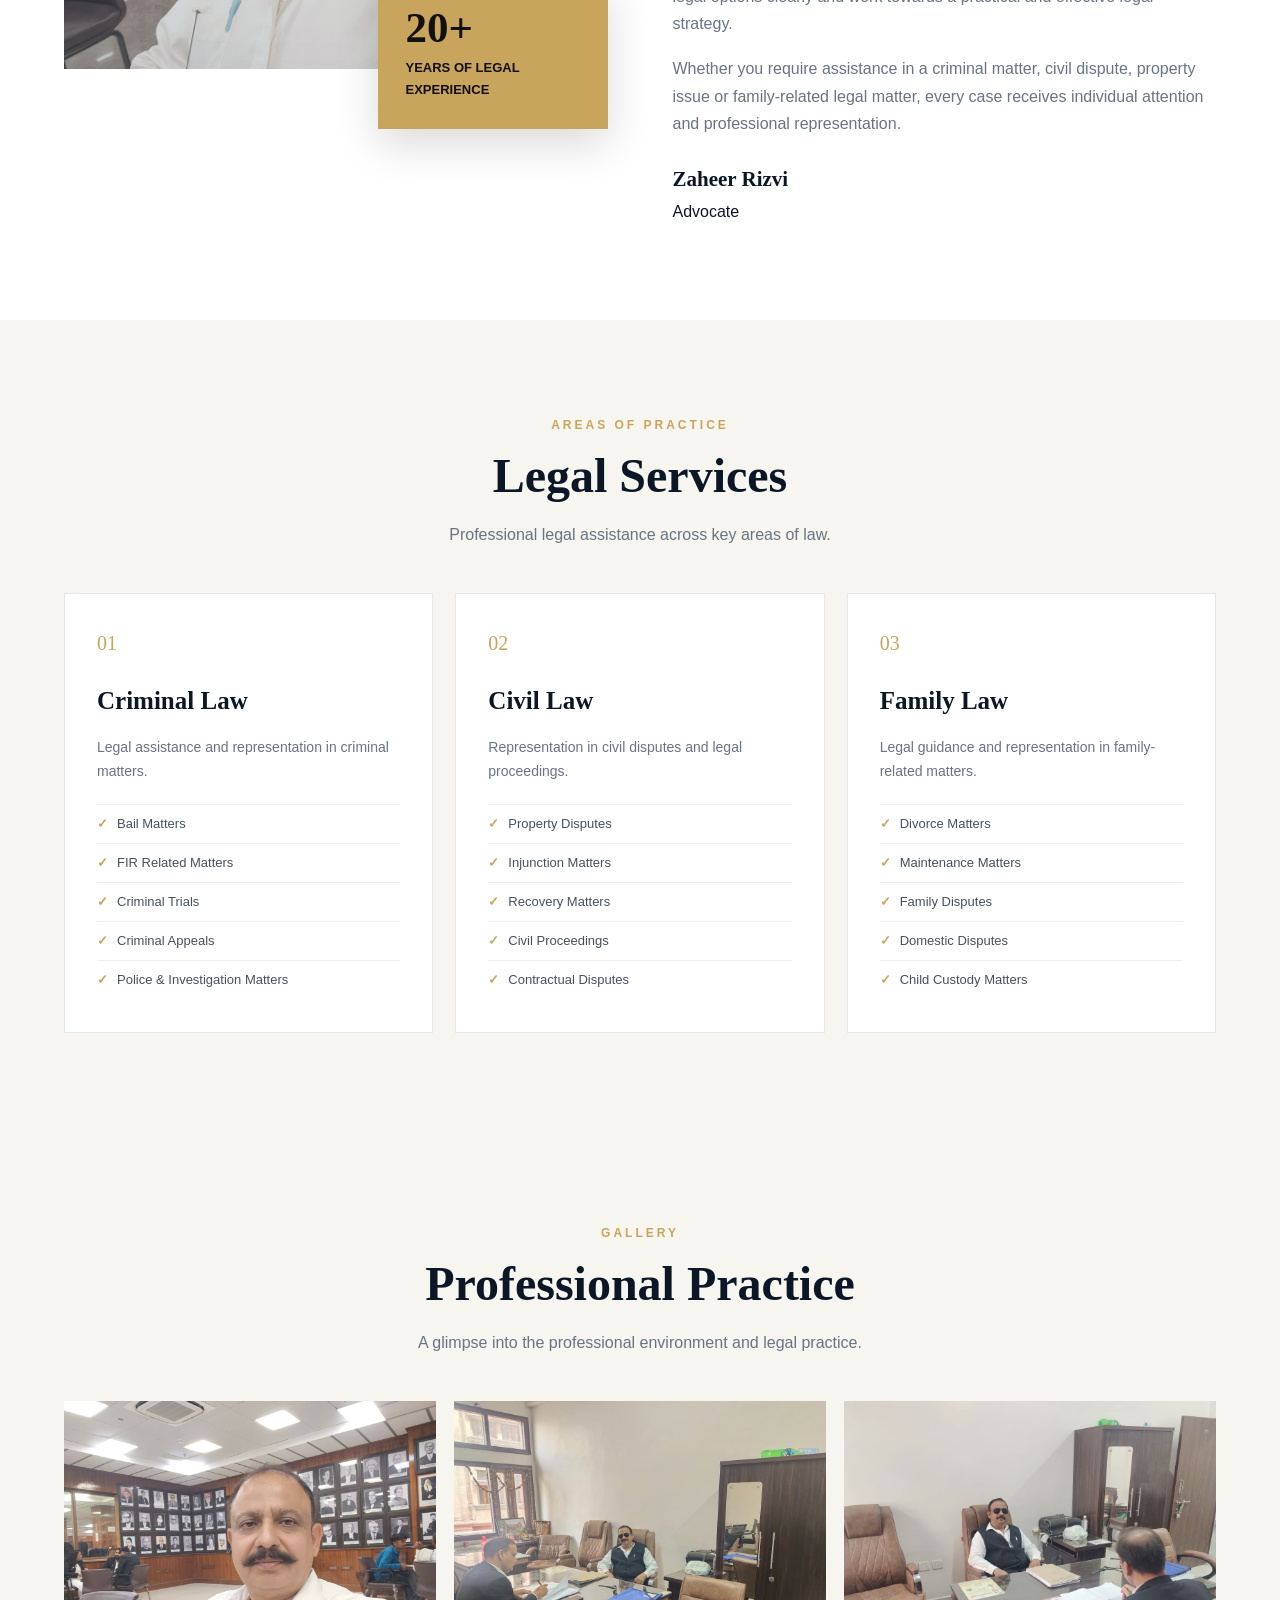
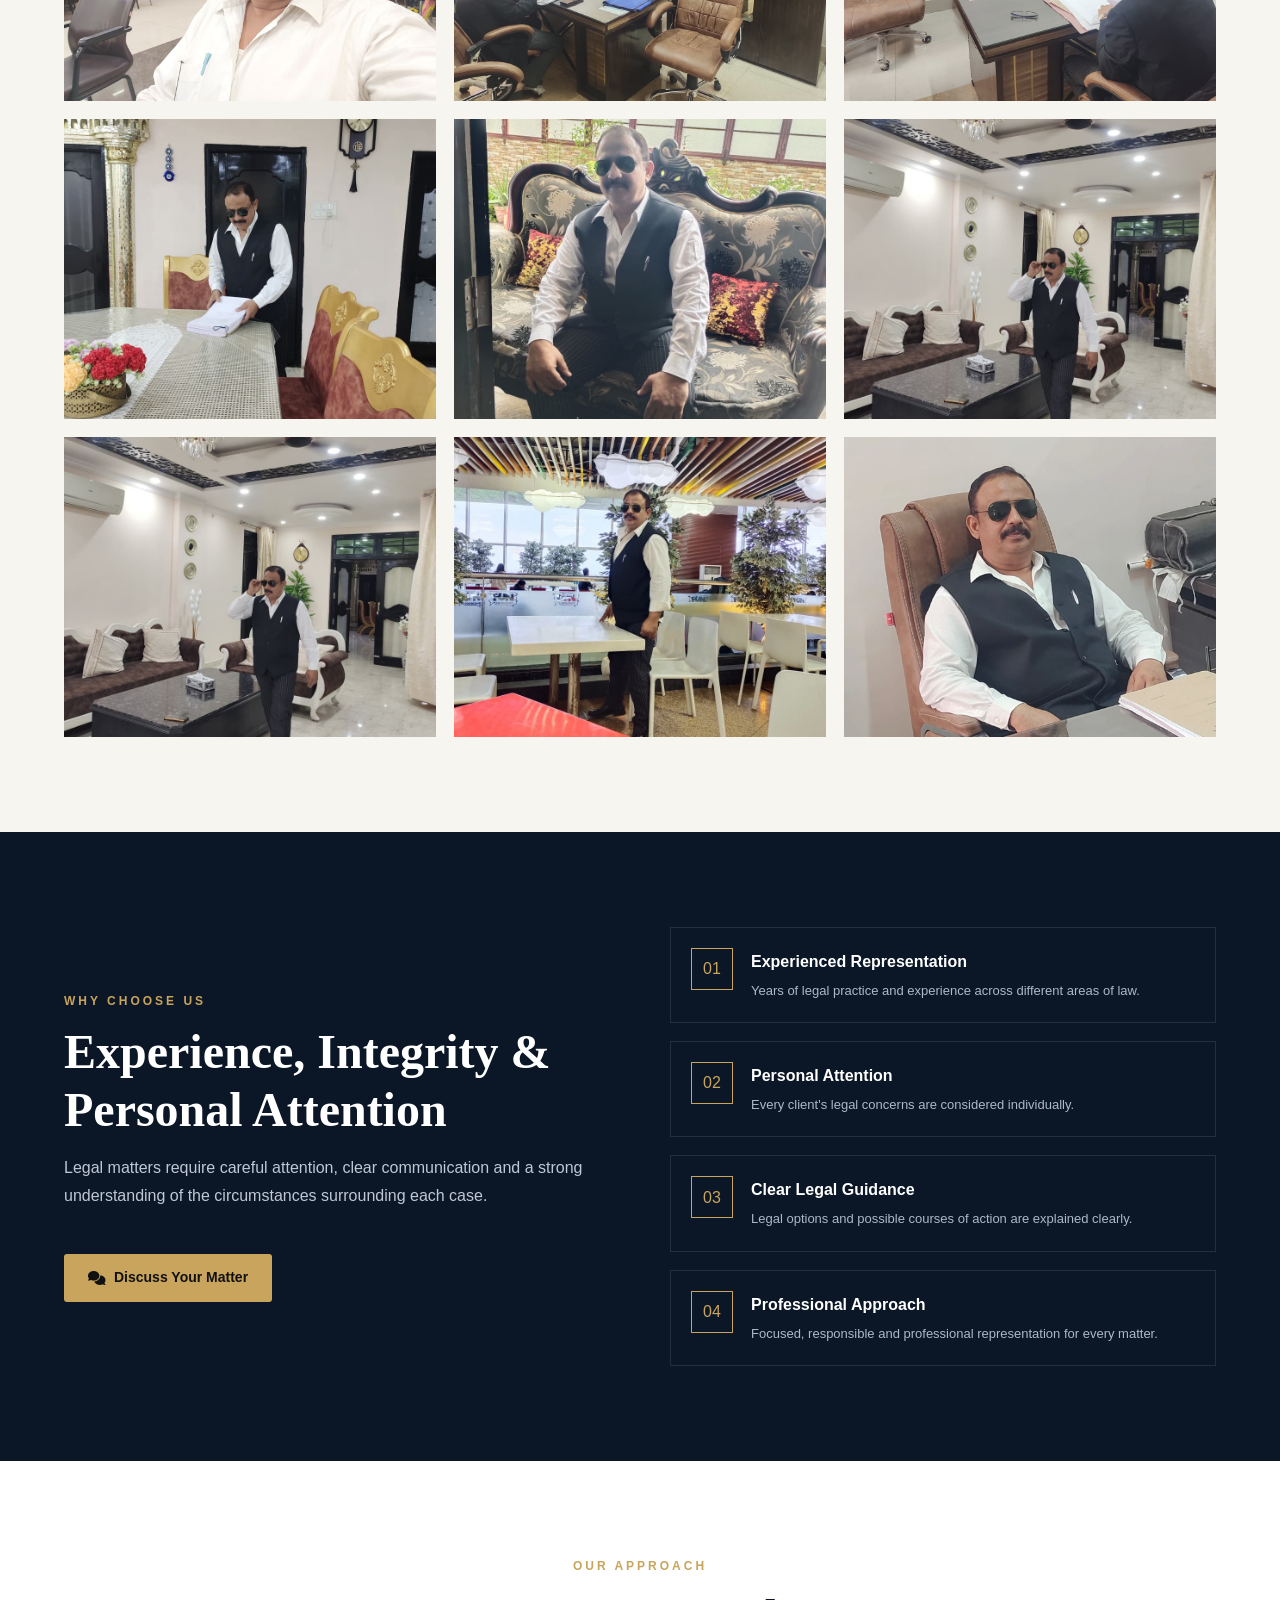
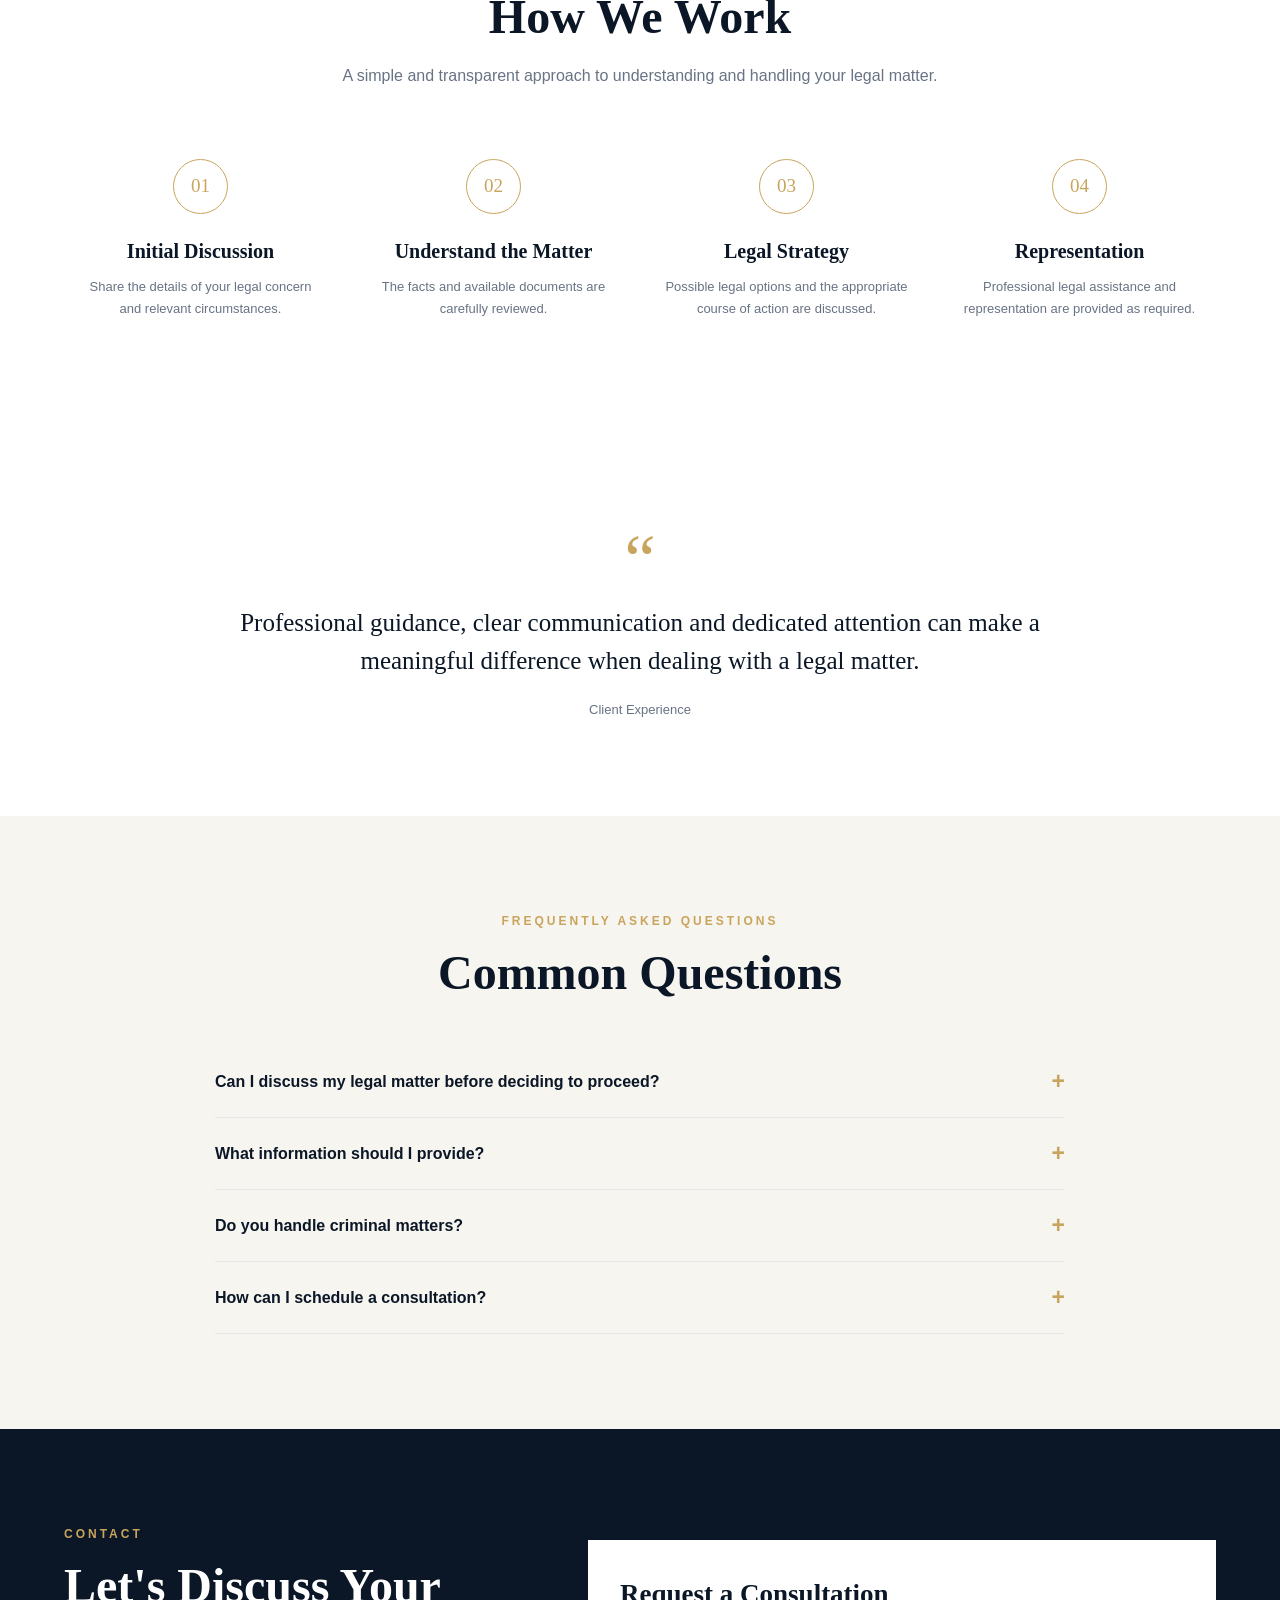
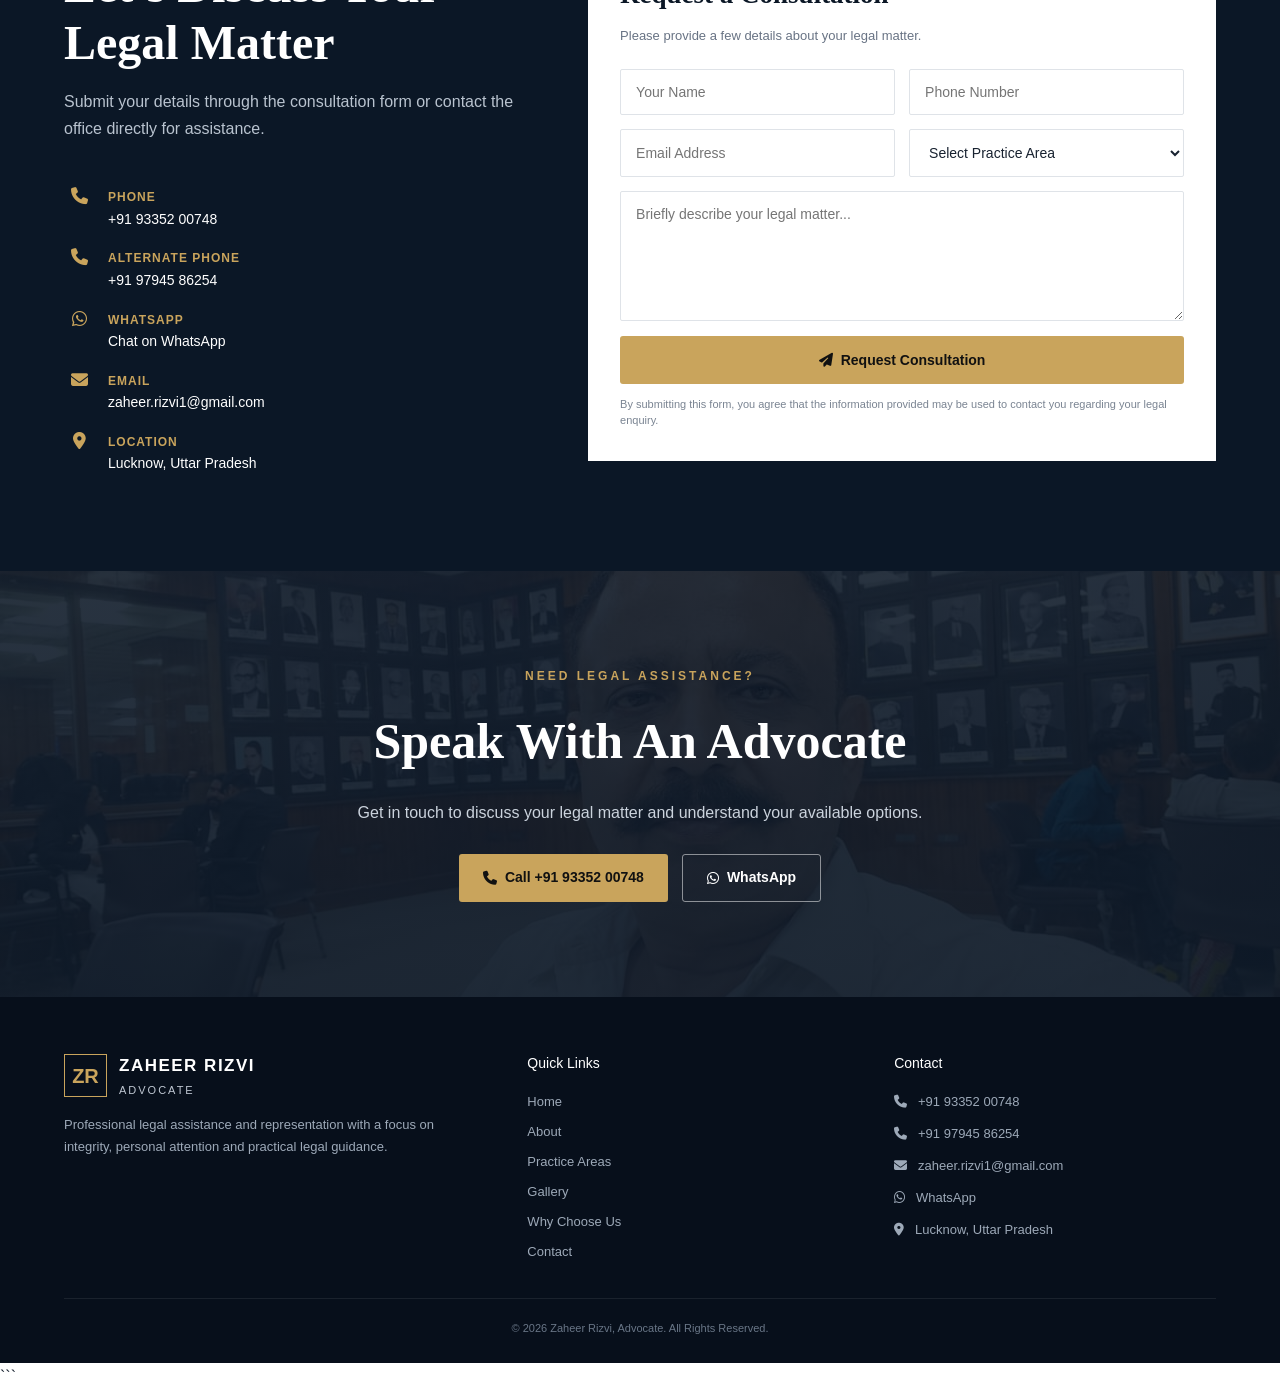
==== commit 66dba0c8: "Update index.html" ====
--- a/index.html
+++ b/index.html
@@ -1869,10 +1869,10 @@
 >
 
 <div class="gallery-overlay">
-
+<!-- 
 <span>
 Legal Practice
-</span>
+</span> -->
 
 <i class="fa-solid fa-expand"></i>
 
@@ -1894,7 +1894,7 @@
 onerror="this.src='photo_1.jpeg'"
 >
 
-<div class="gallery-overlay">
+<!-- <div class="gallery-overlay">
 
 <span>
 Professional Services
@@ -1902,7 +1902,7 @@
 
 <i class="fa-solid fa-expand"></i>
 
-</div>
+</div> -->
 
 </div>
 
@@ -1920,7 +1920,7 @@
 onerror="this.src='photo_1.jpeg'"
 >
 
-<div class="gallery-overlay">
+<!-- <div class="gallery-overlay">
 
 <span>
 Office
@@ -1928,7 +1928,7 @@
 
 <i class="fa-solid fa-expand"></i>
 
-</div>
+</div> -->
 
 </div>
 
@@ -1946,7 +1946,7 @@
 onerror="this.src='photo_1.jpeg'"
 >
 
-<div class="gallery-overlay">
+<!-- <div class="gallery-overlay">
 
 <span>
 Consultation
@@ -1954,7 +1954,7 @@
 
 <i class="fa-solid fa-expand"></i>
 
-</div>
+</div> -->
 
 </div>
 
@@ -1972,7 +1972,7 @@
 onerror="this.src='photo_1.jpeg'"
 >
 
-<div class="gallery-overlay">
+<!-- <div class="gallery-overlay">
 
 <span>
 Professional Practice
@@ -1980,13 +1980,66 @@
 
 <i class="fa-solid fa-expand"></i>
 
-</div>
-
-</div>
-
-
-</div>
-
+</div> -->
+</div>
+
+
+<!-- Gallery Image 7 -->
+<div
+class="gallery-item"
+onclick="openLightbox(7)"
+>
+<img
+src="photo_6.jpeg"
+alt="Professional Practice"
+onerror="this.src='photo_7.jpeg'"
+>
+<!-- <div class="gallery-overlay">
+<span>
+Professional Practice
+</span>
+<i class="fa-solid fa-expand"></i>
+</div> -->
+</div>
+
+<!-- Gallery Image 8 -->
+<div
+class="gallery-item"
+onclick="openLightbox(8)"
+>
+<img
+src="photo_8.jpeg"
+alt="Professional Practice"
+onerror="this.src='photo_8.jpeg'"
+>
+<!-- <div class="gallery-overlay">
+<span>
+Professional Practice
+</span>
+<i class="fa-solid fa-expand"></i>
+</div> -->
+</div>
+
+<!-- Gallery Image 9 -->
+<div
+class="gallery-item"
+onclick="openLightbox(9)"
+>
+<img
+src="photo_9.jpeg"
+alt="Professional Practice"
+onerror="this.src='photo_9.jpeg'"
+>
+<!-- <div class="gallery-overlay">
+<span>
+Professional Practice
+</span>
+<i class="fa-solid fa-expand"></i>
+</div> -->
+</div>
+
+    
+</div>
 </div>
 
 </section>
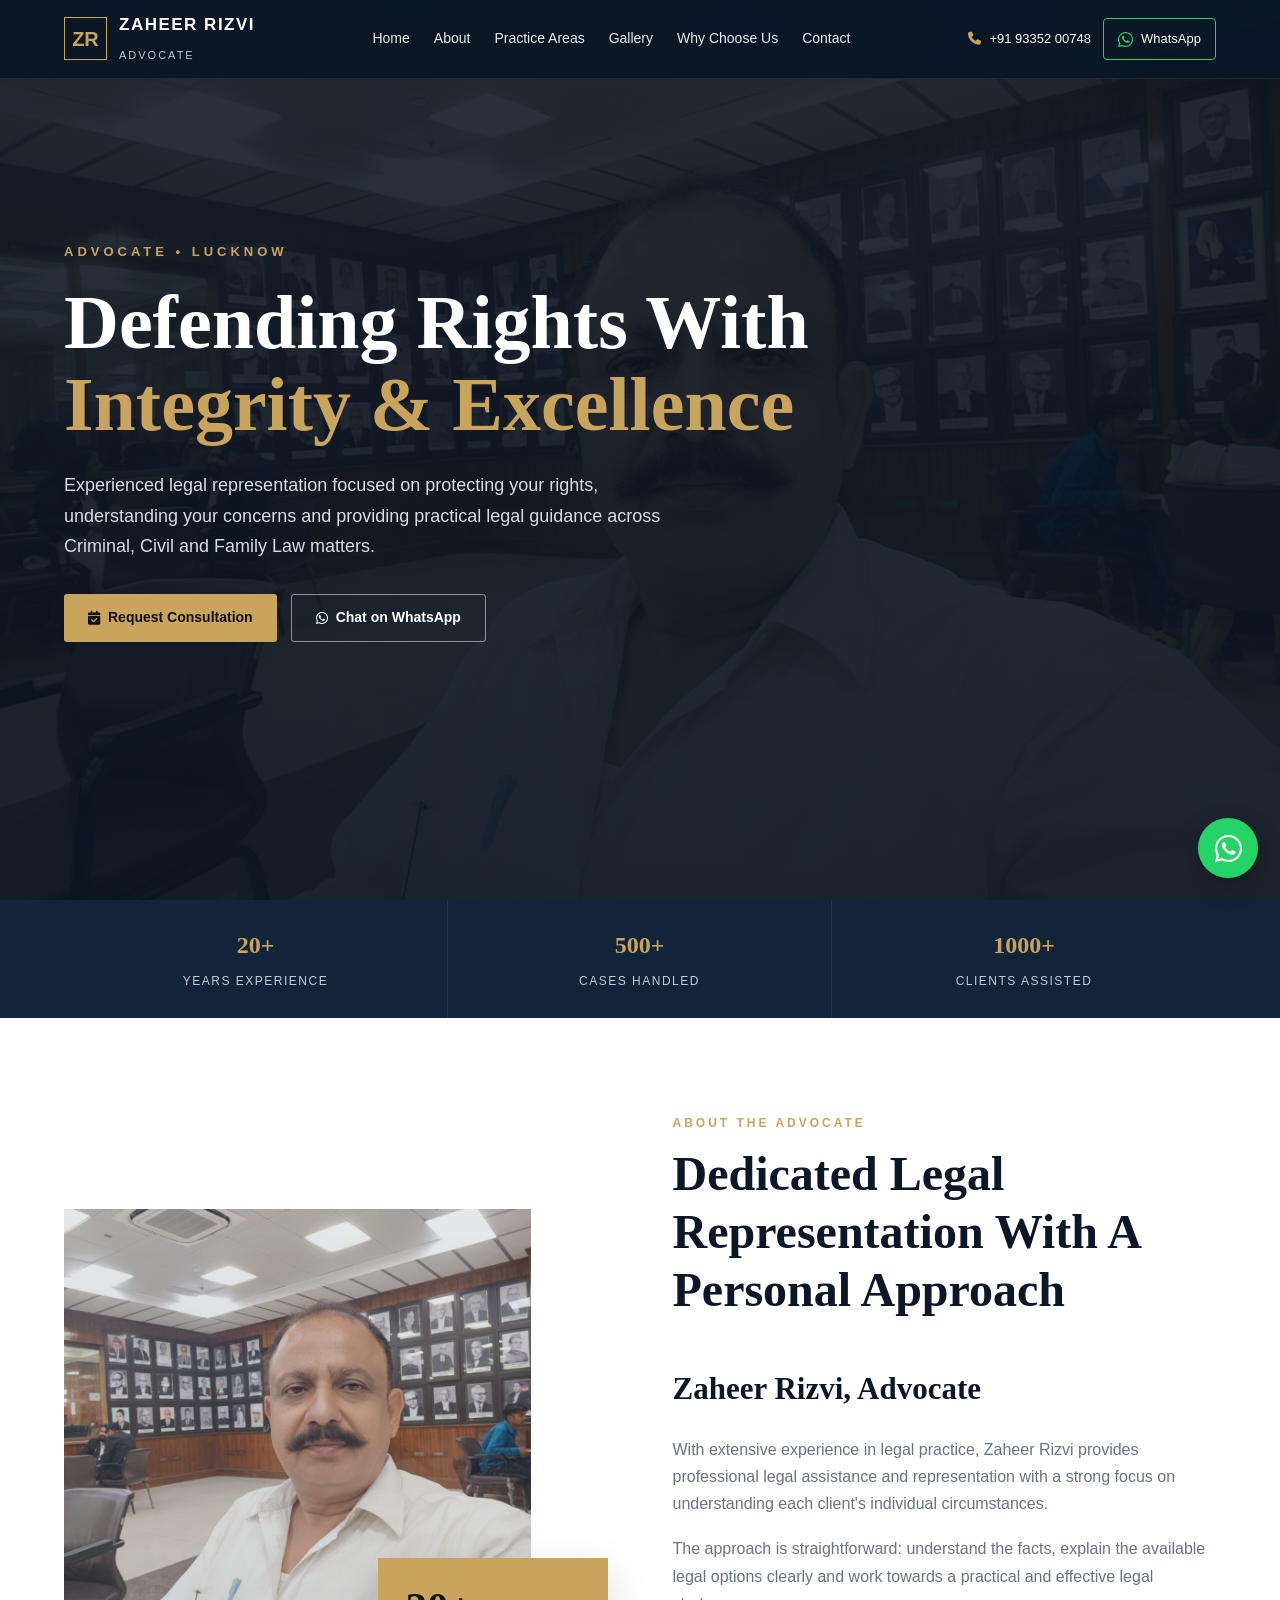
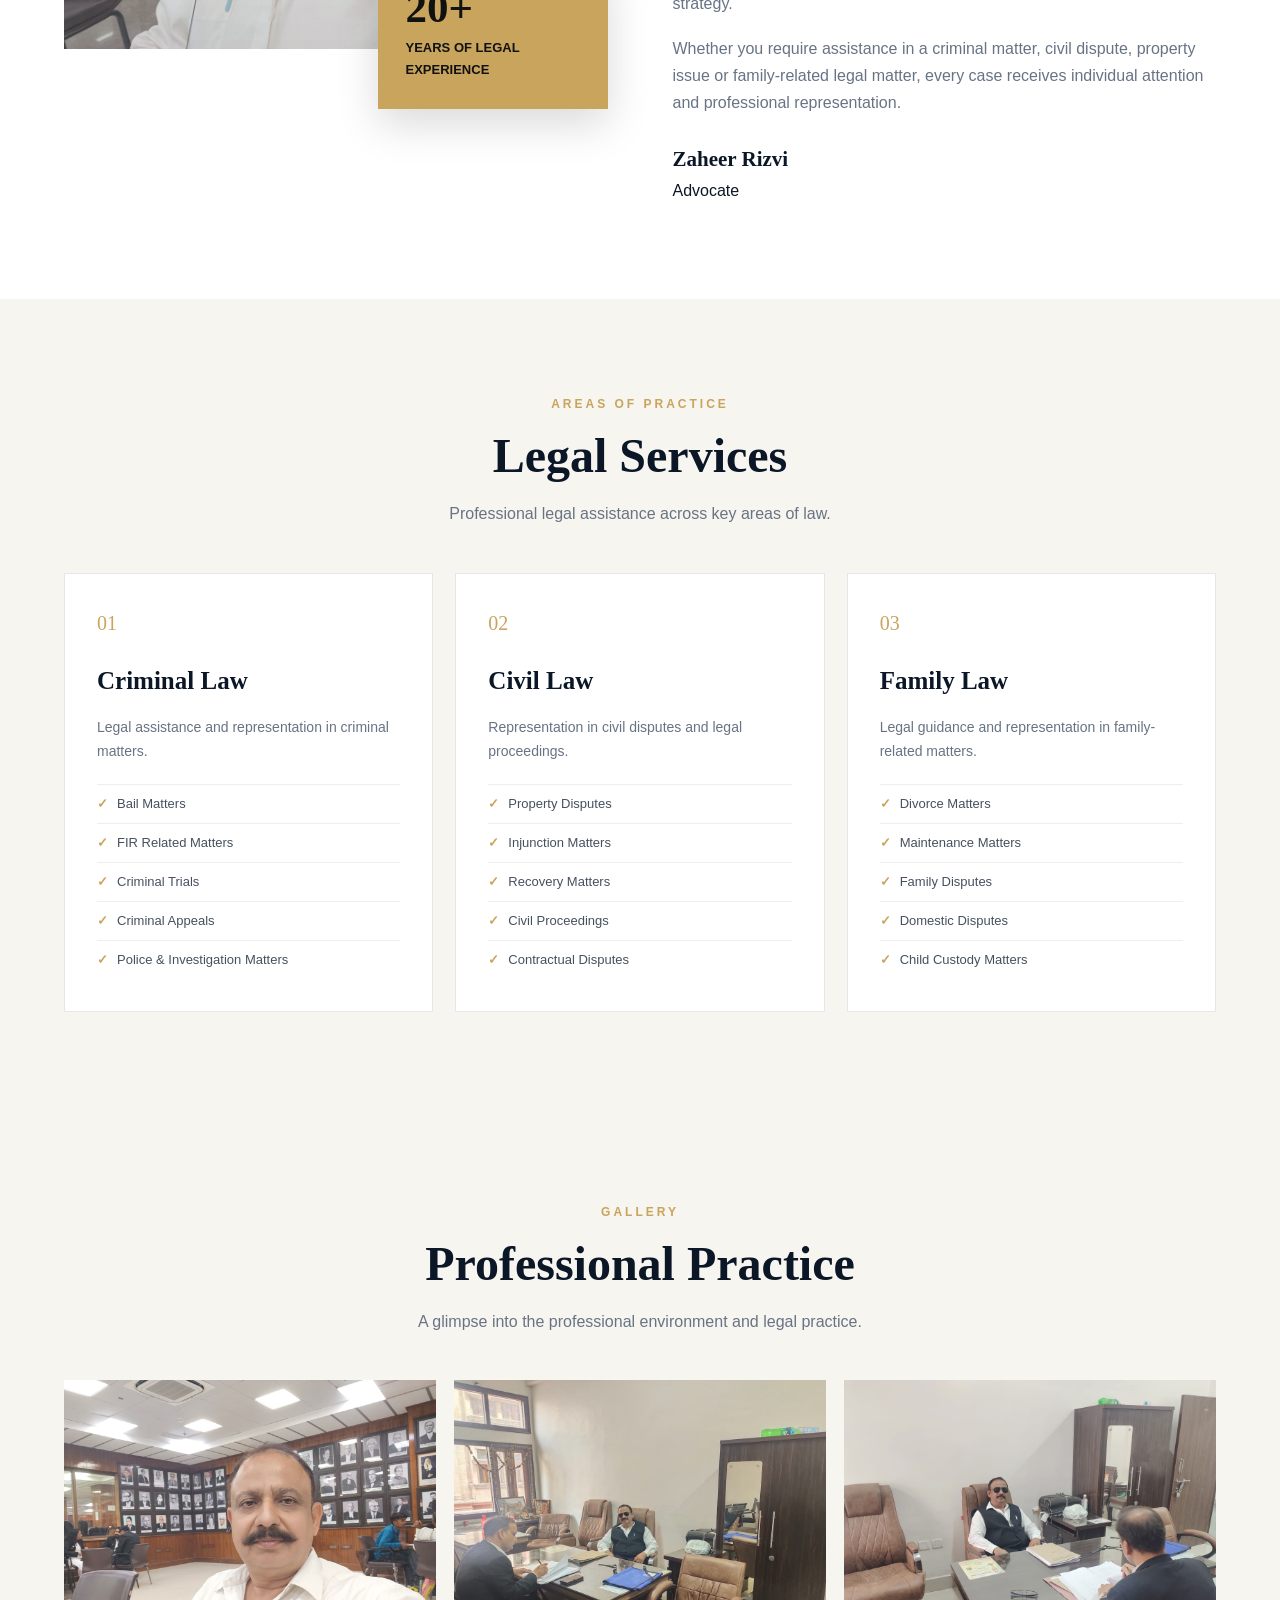
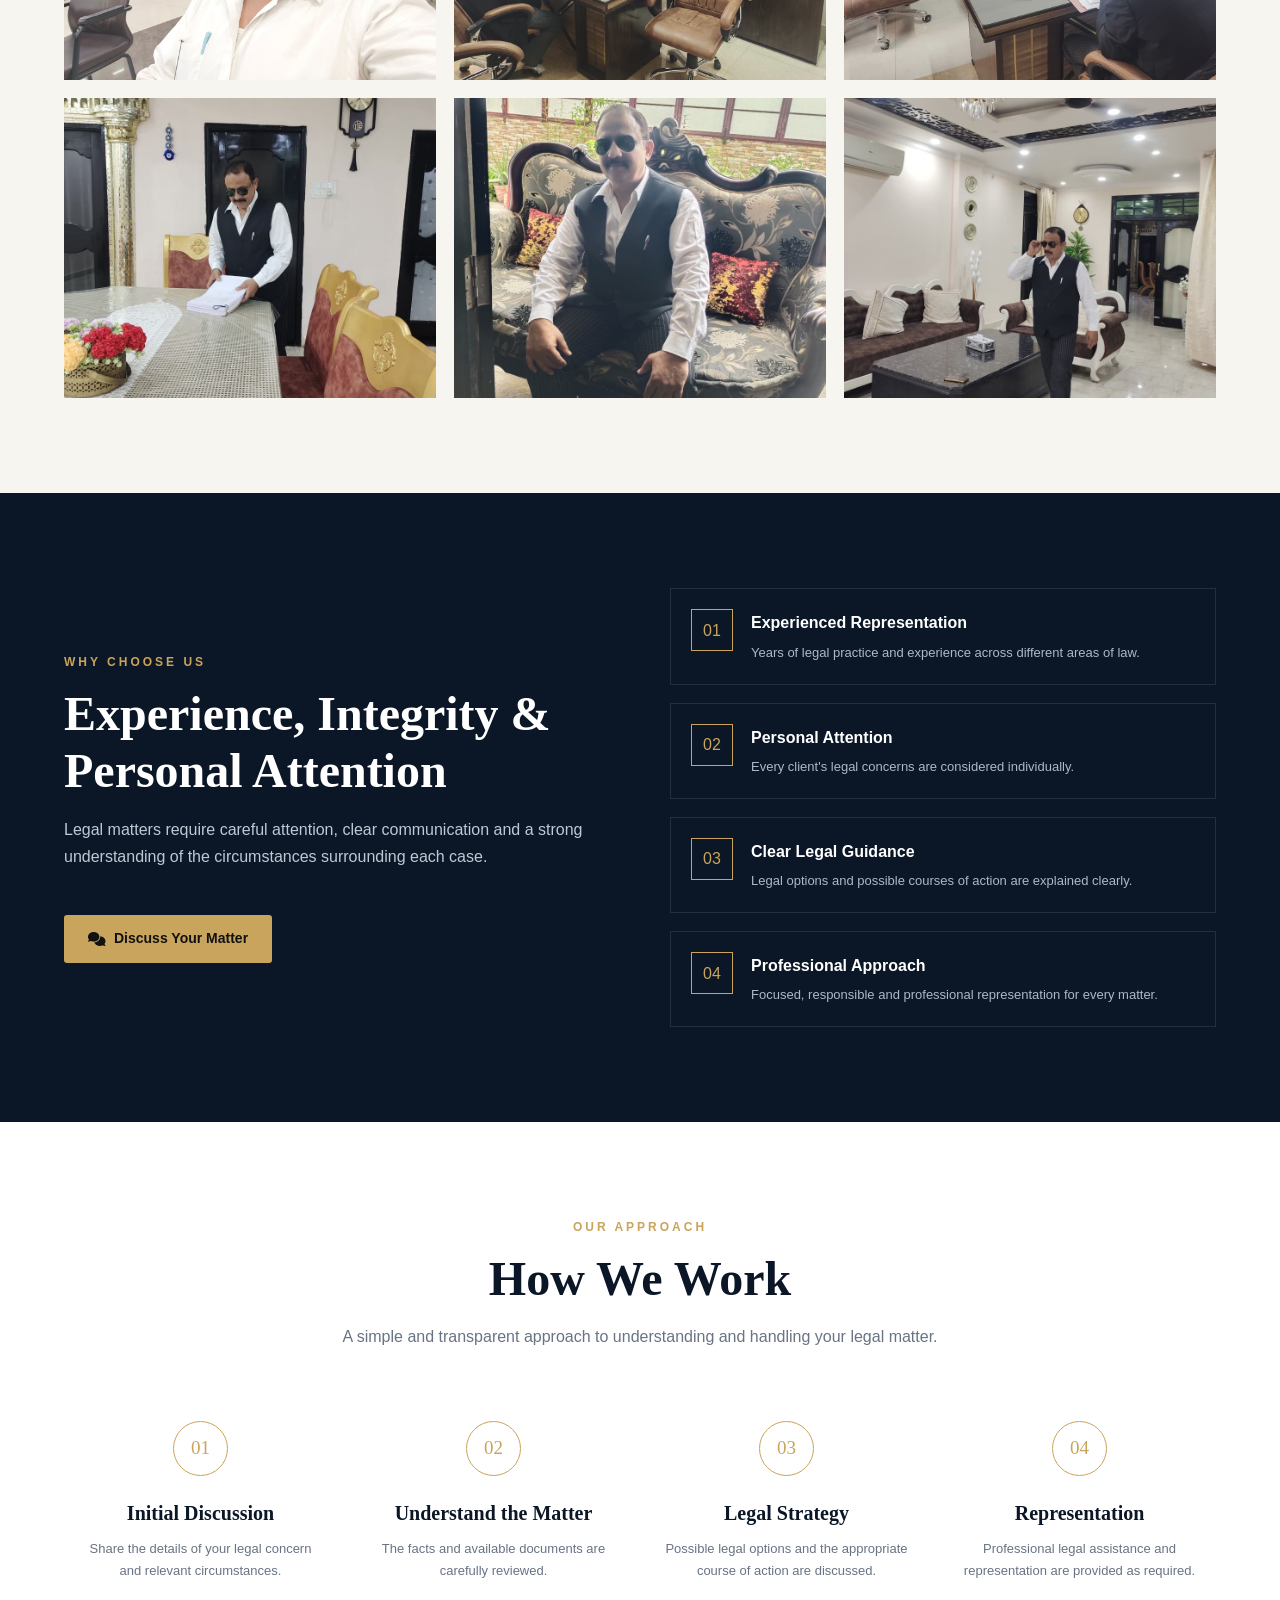
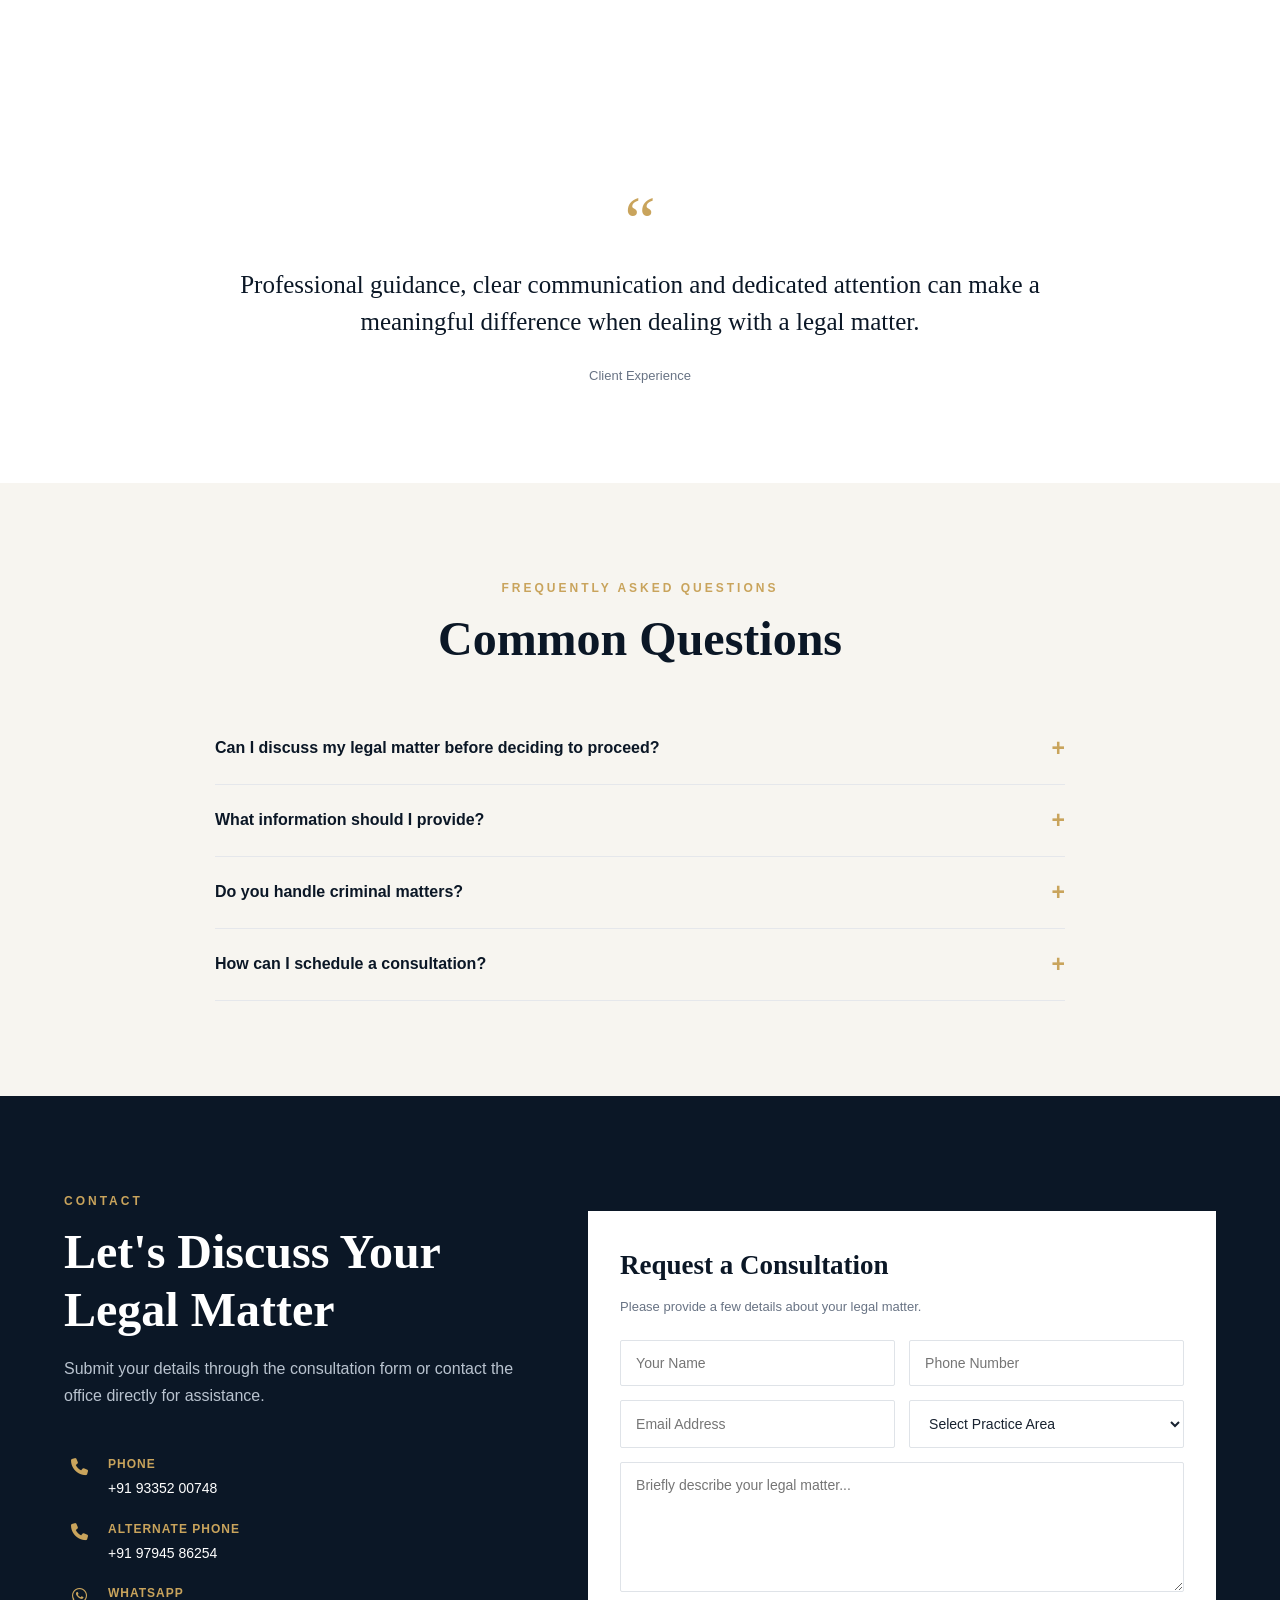
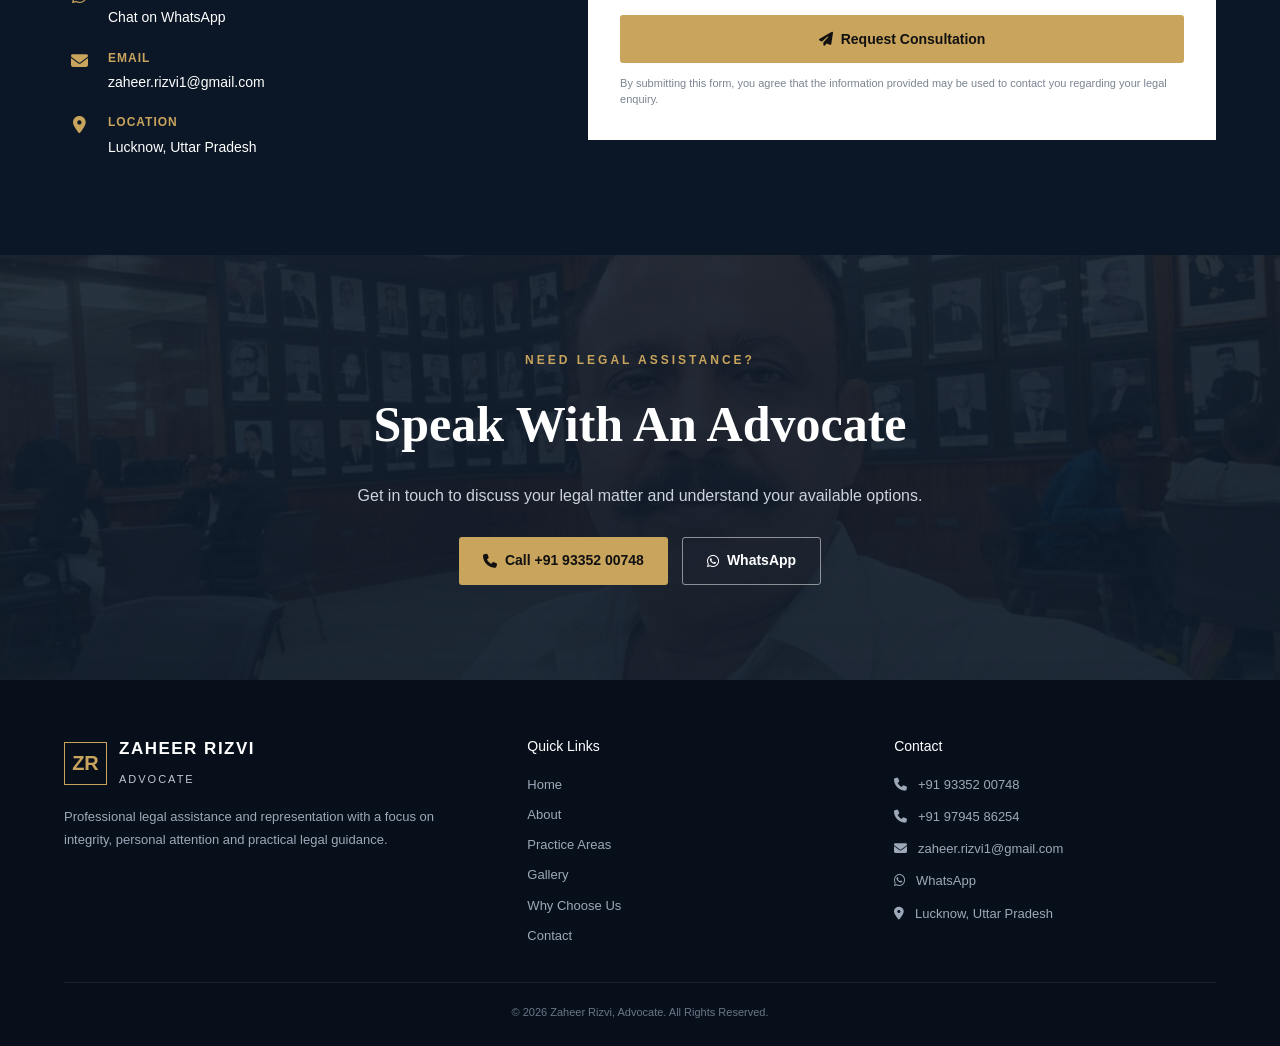
==== commit cc3ca334: "Update index.html" ====
--- a/index.html
+++ b/index.html
@@ -1,6 +1,6 @@
-```html
 <!DOCTYPE html>
 <html lang="en">
+
 <head>
 
 <meta charset="UTF-8">
@@ -221,9 +221,14 @@
     position:relative;
     display:flex;
     align-items:center;
+
     background:
-        linear-gradient(rgba(7,17,29,.86),rgba(7,17,29,.92)),
+        linear-gradient(
+            rgba(7,17,29,.86),
+            rgba(7,17,29,.92)
+        ),
         url("photo_1.jpeg") center/cover no-repeat;
+
     color:#fff;
     padding-top:78px;
 }
@@ -410,8 +415,12 @@
     left:0;
     width:86%;
     height:440px;
+
     background:
-        linear-gradient(rgba(11,23,38,.1),rgba(11,23,38,.2)),
+        linear-gradient(
+            rgba(11,23,38,.1),
+            rgba(11,23,38,.2)
+        ),
         url("photo_1.jpeg") center/cover no-repeat;
 }
 
@@ -670,15 +679,20 @@
 .gallery-overlay{
     position:absolute;
     inset:0;
-    background:linear-gradient(
-        to top,
-        rgba(7,17,29,.75),
-        rgba(7,17,29,0)
-    );
+
+    background:
+        linear-gradient(
+            to top,
+            rgba(7,17,29,.75),
+            rgba(7,17,29,0)
+        );
+
     display:flex;
     align-items:flex-end;
     justify-content:space-between;
+
     padding:20px;
+
     color:#fff;
     opacity:0;
     transition:.3s;
@@ -700,17 +714,21 @@
 
 
 /* =========================================
-   LIGHTBOX
+   LIGHTBOX / MODAL
 ========================================= */
 
 .lightbox{
     position:fixed;
     inset:0;
-    background:rgba(0,0,0,.92);
+
+    background:rgba(0,0,0,.94);
+
     display:none;
     align-items:center;
     justify-content:center;
+
     z-index:2000;
+
     padding:30px;
 }
 
@@ -721,31 +739,69 @@
 .lightbox img{
     max-width:90%;
     max-height:85vh;
+    width:auto;
+    height:auto;
     object-fit:contain;
+    border-radius:2px;
+    box-shadow:0 10px 50px rgba(0,0,0,.5);
 }
 
 .lightbox-close{
     position:absolute;
-    top:25px;
-    right:30px;
+    top:20px;
+    right:28px;
+
+    width:45px;
+    height:45px;
+
+    border:none;
+    background:rgba(255,255,255,.08);
+
     color:#fff;
+
     font-size:35px;
     cursor:pointer;
+
     line-height:1;
+
+    z-index:5;
+}
+
+.lightbox-close:hover{
+    background:rgba(255,255,255,.18);
+    color:var(--gold);
 }
 
 .lightbox-prev,
 .lightbox-next{
     position:absolute;
     top:50%;
+
     transform:translateY(-50%);
-    width:48px;
-    height:48px;
+
+    width:52px;
+    height:52px;
+
     border:1px solid rgba(255,255,255,.5);
-    background:rgba(0,0,0,.3);
+
+    background:rgba(0,0,0,.35);
+
     color:#fff;
+
     cursor:pointer;
+
     font-size:20px;
+
+    z-index:5;
+
+    transition:.3s;
+}
+
+.lightbox-prev:hover,
+.lightbox-next:hover{
+    background:var(--gold);
+    border-color:var(--gold);
+    color:#111;
 }
 
 .lightbox-prev{
@@ -812,15 +868,21 @@
 .faq-question{
     width:100%;
     padding:22px 0;
+
     display:flex;
     justify-content:space-between;
     align-items:center;
+
     background:none;
     border:none;
+
     text-align:left;
+
     font-size:16px;
     font-weight:bold;
+
     color:var(--navy);
+
     cursor:pointer;
 }
 
@@ -986,9 +1048,14 @@
 
 .cta{
     position:relative;
+
     background:
-        linear-gradient(rgba(11,23,38,.88),rgba(11,23,38,.92)),
+        linear-gradient(
+            rgba(11,23,38,.88),
+            rgba(11,23,38,.92)
+        ),
         url("photo_1.jpeg") center/cover no-repeat;
+
     color:#fff;
     text-align:center;
 }
@@ -1084,19 +1151,29 @@
 
 .whatsapp-float{
     position:fixed;
+
     right:22px;
     bottom:22px;
+
     width:60px;
     height:60px;
+
     background:var(--whatsapp);
     color:#fff;
+
     border-radius:50%;
+
     display:flex;
     align-items:center;
     justify-content:center;
+
     font-size:30px;
+
     z-index:1000;
-    box-shadow:0 8px 25px rgba(0,0,0,.25);
+
+    box-shadow:
+        0 8px 25px rgba(0,0,0,.25);
+
     transition:.3s;
 }
 
@@ -1173,12 +1250,18 @@
         top:70px;
         left:0;
         width:100%;
+
         background:var(--navy);
+
         display:none;
+
         flex-direction:column;
         align-items:flex-start;
+
         padding:20px 5%;
-        border-top:1px solid rgba(255,255,255,.08);
+
+        border-top:
+            1px solid rgba(255,255,255,.08);
     }
 
     .nav-links.active{
@@ -1204,7 +1287,8 @@
 
     .intro-item{
         border-right:none;
-        border-bottom:1px solid rgba(255,255,255,.08);
+        border-bottom:
+            1px solid rgba(255,255,255,.08);
     }
 
     .intro-item:last-child{
@@ -1245,7 +1329,7 @@
     }
 
     .gallery-grid{
-        grid-template-columns:1fr 1fr;
+        grid-template-columns:repeat(2,1fr);
         gap:12px;
     }
 
@@ -1259,6 +1343,35 @@
 
     .footer-grid{
         grid-template-columns:1fr;
+    }
+
+    .lightbox{
+        padding:20px;
+    }
+
+    .lightbox img{
+        max-width:88%;
+        max-height:78vh;
+    }
+
+    .lightbox-prev,
+    .lightbox-next{
+        width:42px;
+        height:42px;
+        font-size:16px;
+    }
+
+    .lightbox-prev{
+        left:10px;
+    }
+
+    .lightbox-next{
+        right:10px;
+    }
+
+    .lightbox-close{
+        top:12px;
+        right:15px;
     }
 }
 
@@ -1342,6 +1455,28 @@
     .whatsapp-float i{
         font-size:28px;
     }
+
+    .lightbox img{
+        max-width:82%;
+        max-height:72vh;
+    }
+
+}
+
+
+/* =========================================
+   MODAL IMAGE LOADING
+========================================= */
+
+.lightbox img{
+    user-select:none;
+    -webkit-user-drag:none;
+}
+
+
+/* Prevent background scrolling */
+body.modal-open{
+    overflow:hidden;
 }
 
 </style>
@@ -1418,8 +1553,11 @@
 href="tel:+919335200748"
 class="nav-phone"
 >
+
 <i class="fa-solid fa-phone"></i>
+
 +91 93352 00748
+
 </a>
 
 
@@ -1803,6 +1941,7 @@
 
 <!-- =========================================
      GALLERY
+     ONLY 6 IMAGES ARE DISPLAYED
 ========================================= -->
 
 <section class="gallery" id="gallery">
@@ -1830,7 +1969,10 @@
 <div class="gallery-grid">
 
 
-<!-- Gallery Image 1 -->
+<!-- =====================================
+     VISIBLE IMAGE 1
+     Opens Modal Image 1
+===================================== -->
 
 <div
 class="gallery-item"
@@ -1840,6 +1982,7 @@
 <img
 src="photo_1.jpeg"
 alt="Zaheer Rizvi Advocate"
+onerror="galleryImageFallback(this)"
 >
 
 <div class="gallery-overlay">
@@ -1855,7 +1998,11 @@
 </div>
 
 
-<!-- Gallery Image 2 -->
+
+<!-- =====================================
+     VISIBLE IMAGE 2
+     Opens Modal Image 2
+===================================== -->
 
 <div
 class="gallery-item"
@@ -1865,14 +2012,14 @@
 <img
 src="photo_2.jpeg"
 alt="Legal Practice"
-onerror="this.src='photo_1.jpeg'"
+onerror="galleryImageFallback(this)"
 >
 
 <div class="gallery-overlay">
-<!-- 
+
 <span>
 Legal Practice
-</span> -->
+</span>
 
 <i class="fa-solid fa-expand"></i>
 
@@ -1881,7 +2028,11 @@
 </div>
 
 
-<!-- Gallery Image 3 -->
+
+<!-- =====================================
+     VISIBLE IMAGE 3
+     Opens Modal Image 3
+===================================== -->
 
 <div
 class="gallery-item"
@@ -1891,10 +2042,10 @@
 <img
 src="photo_3.jpeg"
 alt="Professional Legal Services"
-onerror="this.src='photo_1.jpeg'"
->
-
-<!-- <div class="gallery-overlay">
+onerror="galleryImageFallback(this)"
+>
+
+<div class="gallery-overlay">
 
 <span>
 Professional Services
@@ -1902,12 +2053,16 @@
 
 <i class="fa-solid fa-expand"></i>
 
-</div> -->
-
-</div>
-
-
-<!-- Gallery Image 4 -->
+</div>
+
+</div>
+
+
+
+<!-- =====================================
+     VISIBLE IMAGE 4
+     Opens Modal Image 4
+===================================== -->
 
 <div
 class="gallery-item"
@@ -1917,23 +2072,27 @@
 <img
 src="photo_4.jpeg"
 alt="Advocate Office"
-onerror="this.src='photo_1.jpeg'"
->
-
-<!-- <div class="gallery-overlay">
+onerror="galleryImageFallback(this)"
+>
+
+<div class="gallery-overlay">
 
 <span>
-Office
+Advocate Office
 </span>
 
 <i class="fa-solid fa-expand"></i>
 
-</div> -->
-
-</div>
-
-
-<!-- Gallery Image 5 -->
+</div>
+
+</div>
+
+
+
+<!-- =====================================
+     VISIBLE IMAGE 5
+     Opens Modal Image 5
+===================================== -->
 
 <div
 class="gallery-item"
@@ -1943,23 +2102,27 @@
 <img
 src="photo_5.jpeg"
 alt="Legal Consultation"
-onerror="this.src='photo_1.jpeg'"
->
-
-<!-- <div class="gallery-overlay">
+onerror="galleryImageFallback(this)"
+>
+
+<div class="gallery-overlay">
 
 <span>
-Consultation
+Legal Consultation
 </span>
 
 <i class="fa-solid fa-expand"></i>
 
-</div> -->
-
-</div>
-
-
-<!-- Gallery Image 6 -->
+</div>
+
+</div>
+
+
+
+<!-- =====================================
+     VISIBLE IMAGE 6
+     Opens Modal Image 6
+===================================== -->
 
 <div
 class="gallery-item"
@@ -1969,10 +2132,10 @@
 <img
 src="photo_6.jpeg"
 alt="Professional Practice"
-onerror="this.src='photo_1.jpeg'"
->
-
-<!-- <div class="gallery-overlay">
+onerror="galleryImageFallback(this)"
+>
+
+<div class="gallery-overlay">
 
 <span>
 Professional Practice
@@ -1980,66 +2143,13 @@
 
 <i class="fa-solid fa-expand"></i>
 
-</div> -->
-</div>
-
-
-<!-- Gallery Image 7 -->
-<div
-class="gallery-item"
-onclick="openLightbox(7)"
->
-<img
-src="photo_6.jpeg"
-alt="Professional Practice"
-onerror="this.src='photo_7.jpeg'"
->
-<!-- <div class="gallery-overlay">
-<span>
-Professional Practice
-</span>
-<i class="fa-solid fa-expand"></i>
-</div> -->
-</div>
-
-<!-- Gallery Image 8 -->
-<div
-class="gallery-item"
-onclick="openLightbox(8)"
->
-<img
-src="photo_8.jpeg"
-alt="Professional Practice"
-onerror="this.src='photo_8.jpeg'"
->
-<!-- <div class="gallery-overlay">
-<span>
-Professional Practice
-</span>
-<i class="fa-solid fa-expand"></i>
-</div> -->
-</div>
-
-<!-- Gallery Image 9 -->
-<div
-class="gallery-item"
-onclick="openLightbox(9)"
->
-<img
-src="photo_9.jpeg"
-alt="Professional Practice"
-onerror="this.src='photo_9.jpeg'"
->
-<!-- <div class="gallery-overlay">
-<span>
-Professional Practice
-</span>
-<i class="fa-solid fa-expand"></i>
-</div> -->
-</div>
-
-    
-</div>
+</div>
+
+</div>
+
+
+</div>
+
 </div>
 
 </section>
@@ -2047,7 +2157,18 @@
 
 
 <!-- =========================================
-     LIGHTBOX
+     LIGHTBOX / MODAL
+     
+     Modal contains ALL 9 images:
+     photo_1.jpeg
+     photo_2.jpeg
+     photo_3.jpeg
+     photo_4.jpeg
+     photo_5.jpeg
+     photo_6.jpeg
+     photo_7.jpeg
+     photo_8.jpeg
+     photo_9.jpeg
 ========================================= -->
 
 <div
@@ -2056,22 +2177,29 @@
 onclick="closeLightbox(event)"
 >
 
+
 <button
 class="lightbox-close"
 onclick="closeLightbox()"
-aria-label="Close"
->
+aria-label="Close gallery"
+>
+
 &times;
+
 </button>
+
 
 
 <button
 class="lightbox-prev"
 onclick="changeGallery(-1,event)"
-aria-label="Previous"
->
+aria-label="Previous image"
+>
+
 <i class="fa-solid fa-chevron-left"></i>
+
 </button>
+
 
 
 <img
@@ -2081,12 +2209,15 @@
 >
 
 
+
 <button
 class="lightbox-next"
 onclick="changeGallery(1,event)"
-aria-label="Next"
->
+aria-label="Next image"
+>
+
 <i class="fa-solid fa-chevron-right"></i>
+
 </button>
 
 
@@ -3012,20 +3143,29 @@
 <div class="footer-contact">
 
 <a href="tel:+919335200748">
+
 <i class="fa-solid fa-phone"></i>
+
 &nbsp; +91 93352 00748
+
 </a>
 
 
 <a href="tel:+919794586254">
+
 <i class="fa-solid fa-phone"></i>
+
 &nbsp; +91 97945 86254
+
 </a>
 
 
 <a href="mailto:zaheer.rizvi1@gmail.com">
+
 <i class="fa-solid fa-envelope"></i>
+
 &nbsp; zaheer.rizvi1@gmail.com
+
 </a>
 
 
@@ -3036,6 +3176,7 @@
 >
 
 <i class="fa-brands fa-whatsapp"></i>
+
 &nbsp; WhatsApp
 
 </a>
@@ -3044,6 +3185,7 @@
 <span>
 
 <i class="fa-solid fa-location-dot"></i>
+
 &nbsp; Lucknow, Uttar Pradesh
 
 </span>
@@ -3097,33 +3239,41 @@
 
 <script>
 
+
 /* =========================================
    MOBILE MENU
 ========================================= */
 
 function toggleMenu(){
 
-    const nav = document.getElementById("navLinks");
+    const nav =
+        document.getElementById("navLinks");
 
     nav.classList.toggle("active");
 
 }
 
 
-/* Close menu after clicking */
-
-document.querySelectorAll(".nav-links a").forEach(function(link){
-
-    link.addEventListener("click", function(){
-
-        document
-        .getElementById("navLinks")
-        .classList
-        .remove("active");
-
-    });
+/* Close mobile menu after clicking */
+
+document
+.querySelectorAll(".nav-links a")
+.forEach(function(link){
+
+    link.addEventListener(
+        "click",
+        function(){
+
+            document
+            .getElementById("navLinks")
+            .classList
+            .remove("active");
+
+        }
+    );
 
 });
+
 
 
 /* =========================================
@@ -3132,7 +3282,8 @@
 
 function toggleFaq(button){
 
-    const item = button.parentElement;
+    const item =
+        button.parentElement;
 
     const allItems =
         document.querySelectorAll(".faq-item");
@@ -3142,20 +3293,26 @@
 
         if(otherItem !== item){
 
-            otherItem.classList.remove("active");
+            otherItem
+            .classList
+            .remove("active");
 
         }
 
     });
 
 
-    item.classList.toggle("active");
-
-}
+    item
+    .classList
+    .toggle("active");
+
+}
+
 
 
 /* =========================================
-   GALLERY
+   GALLERY IMAGES
+   ALL 9 IMAGES ARE AVAILABLE IN MODAL
 ========================================= */
 
 const galleryImages = [
@@ -3165,12 +3322,44 @@
     "photo_3.jpeg",
     "photo_4.jpeg",
     "photo_5.jpeg",
-    "photo_6.jpeg"
+    "photo_6.jpeg",
+    "photo_7.jpeg",
+    "photo_8.jpeg",
+    "photo_9.jpeg"
 
 ];
 
+
 let currentGalleryIndex = 0;
 
+
+
+/* =========================================
+   GALLERY IMAGE FALLBACK
+========================================= */
+
+function galleryImageFallback(image){
+
+    /*
+       Prevent infinite onerror loop
+    */
+
+    image.onerror = null;
+
+    /*
+       If a gallery image does not exist,
+       display photo_1.jpeg instead.
+    */
+
+    image.src = "photo_1.jpeg";
+
+}
+
+
+
+/* =========================================
+   OPEN LIGHTBOX
+========================================= */
 
 function openLightbox(index){
 
@@ -3182,41 +3371,113 @@
     const image =
         document.getElementById("lightboxImage");
 
-    image.src =
+
+    loadGalleryImage();
+
+
+    lightbox
+    .classList
+    .add("active");
+
+
+    document.body.classList.add("modal-open");
+
+}
+
+
+
+/* =========================================
+   LOAD MODAL IMAGE
+========================================= */
+
+function loadGalleryImage(){
+
+    const image =
+        document.getElementById("lightboxImage");
+
+
+    const imagePath =
         galleryImages[currentGalleryIndex];
 
-    lightbox.classList.add("active");
-
-    document.body.style.overflow = "hidden";
-
-}
-
+
+    /*
+       Reset previous error handler
+    */
+
+    image.onerror = function(){
+
+        this.onerror = null;
+
+        this.src = "photo_1.jpeg";
+
+    };
+
+
+    image.src = imagePath;
+
+}
+
+
+
+/* =========================================
+   CLOSE LIGHTBOX
+========================================= */
 
 function closeLightbox(event){
+
+    /*
+       Only close when clicking the
+       dark background.
+    */
 
     if(
         event &&
-        event.target !== document.getElementById("lightbox")
+        event.target !==
+        document.getElementById("lightbox")
     ){
+
         return;
-    }
+
+    }
+
 
     document
-        .getElementById("lightbox")
-        .classList
-        .remove("active");
-
-    document.body.style.overflow = "";
-
-}
-
+    .getElementById("lightbox")
+    .classList
+    .remove("active");
+
+
+    document.body.classList.remove("modal-open");
+
+}
+
+
+
+/* =========================================
+   NEXT / PREVIOUS IMAGE
+========================================= */
 
 function changeGallery(direction,event){
 
-    event.stopPropagation();
+    /*
+       Prevent click from closing modal
+    */
+
+    if(event){
+
+        event.stopPropagation();
+
+    }
+
 
     currentGalleryIndex += direction;
 
+
+
+    /*
+       If moving backward from image 1,
+       go to image 9.
+    */
 
     if(currentGalleryIndex < 0){
 
@@ -3225,6 +3486,12 @@
 
     }
 
+
+
+    /*
+       If moving forward from image 9,
+       go back to image 1.
+    */
 
     if(
         currentGalleryIndex >=
@@ -3236,60 +3503,115 @@
     }
 
 
-    document.getElementById("lightboxImage").src =
-        galleryImages[currentGalleryIndex];
-
-}
-
-
-/* Keyboard controls */
-
-document.addEventListener("keydown", function(event){
-
-    const lightbox =
-        document.getElementById("lightbox");
-
-
-    if(!lightbox.classList.contains("active")){
-        return;
-    }
-
-
-    if(event.key === "Escape"){
-
-        lightbox.classList.remove("active");
-
-        document.body.style.overflow = "";
-
-    }
-
-
-    if(event.key === "ArrowRight"){
-
-        changeGallery(1,event);
-
-    }
-
-
-    if(event.key === "ArrowLeft"){
-
-        changeGallery(-1,event);
-
-    }
-
-});
+    loadGalleryImage();
+
+}
+
+
+
+/* =========================================
+   KEYBOARD CONTROLS
+========================================= */
+
+document.addEventListener(
+    "keydown",
+    function(event){
+
+        const lightbox =
+            document.getElementById("lightbox");
+
+
+        /*
+           Do nothing if modal isn't open
+        */
+
+        if(
+            !lightbox
+            .classList
+            .contains("active")
+        ){
+
+            return;
+
+        }
+
+
+
+        /*
+           ESC = Close
+        */
+
+        if(event.key === "Escape"){
+
+            lightbox
+            .classList
+            .remove("active");
+
+            document.body
+            .classList
+            .remove("modal-open");
+
+        }
+
+
+
+        /*
+           RIGHT ARROW = Next
+        */
+
+        if(event.key === "ArrowRight"){
+
+            changeGallery(1,event);
+
+        }
+
+
+
+        /*
+           LEFT ARROW = Previous
+        */
+
+        if(event.key === "ArrowLeft"){
+
+            changeGallery(-1,event);
+
+        }
+
+    }
+);
+
+
+
+/* =========================================
+   CLICK OUTSIDE MODAL IMAGE
+========================================= */
+
+document
+.getElementById("lightboxImage")
+.addEventListener(
+    "click",
+    function(event){
+
+        event.stopPropagation();
+
+    }
+);
+
 
 
 /* =========================================
    CURRENT YEAR
 ========================================= */
 
-document.getElementById("year").textContent =
+document
+.getElementById("year")
+.textContent =
     new Date().getFullYear();
 
+
 </script>
 
 
 </body>
+
 </html>
-```
